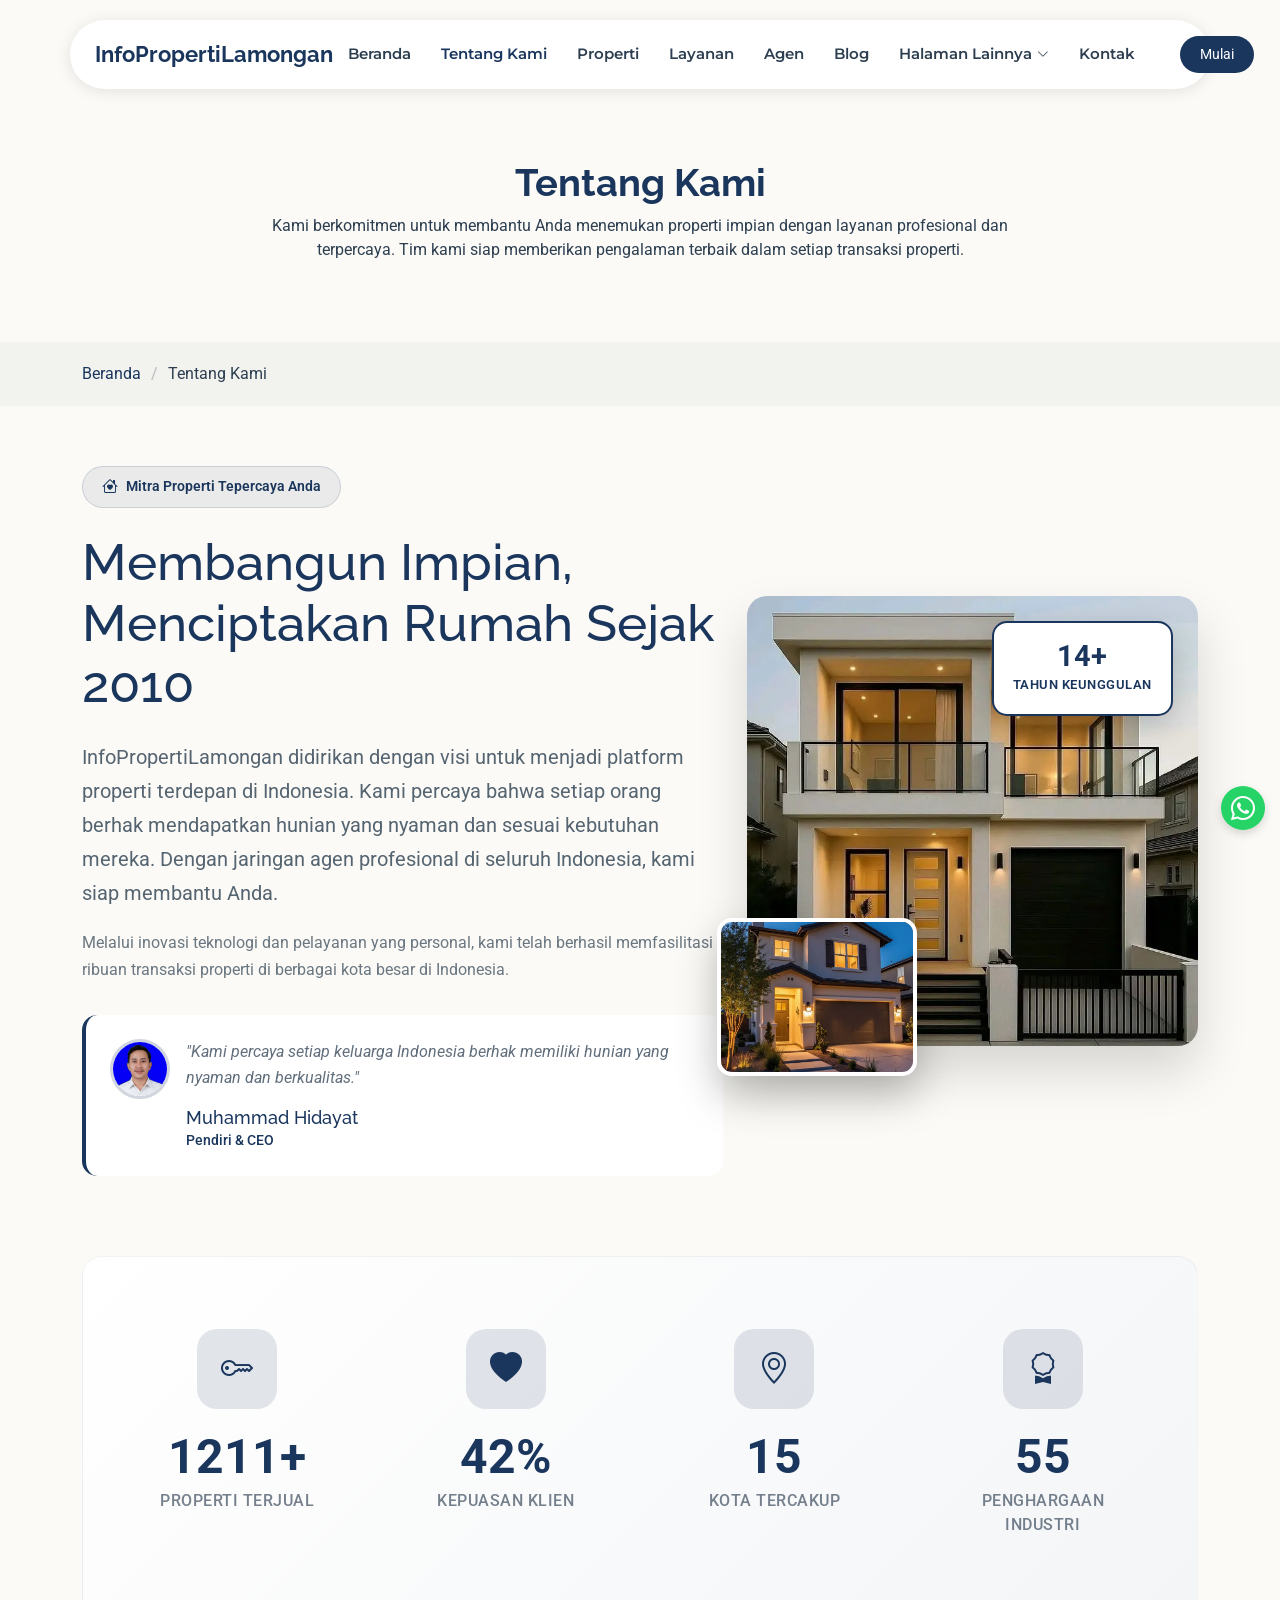
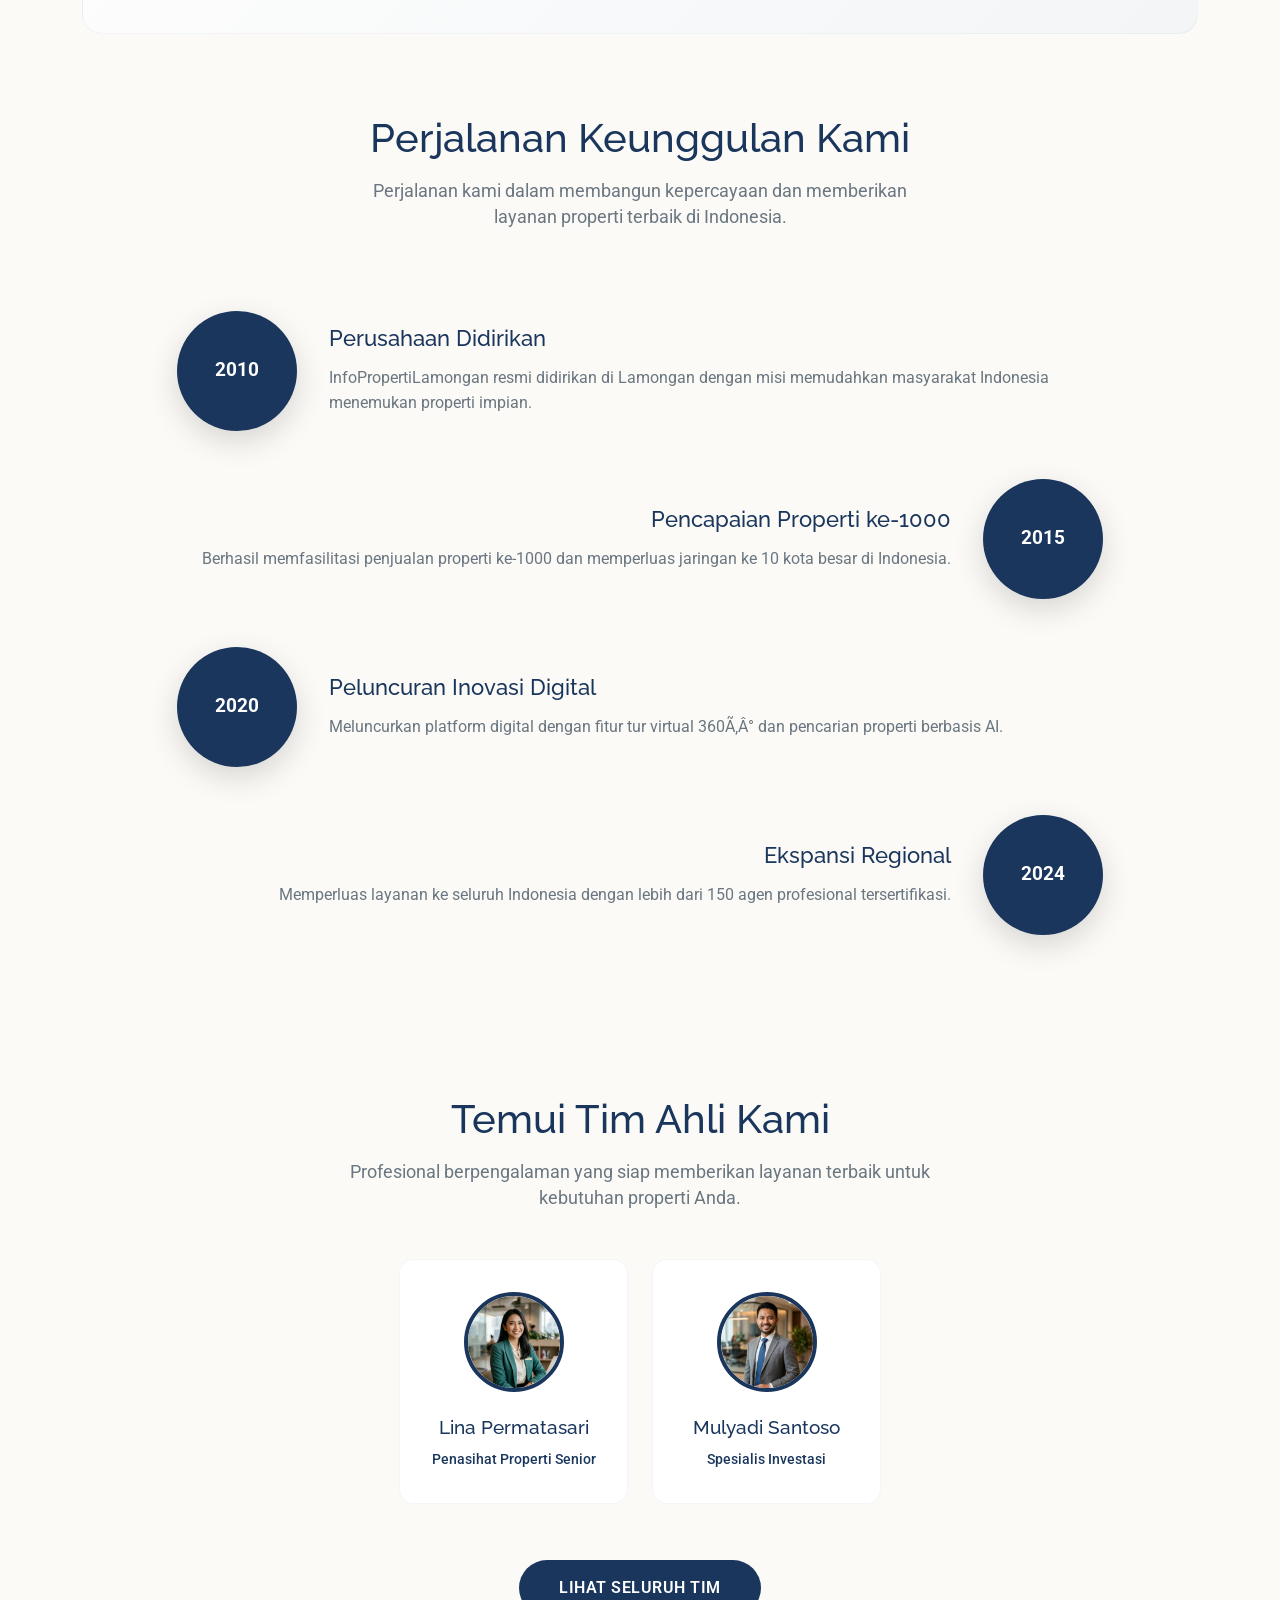
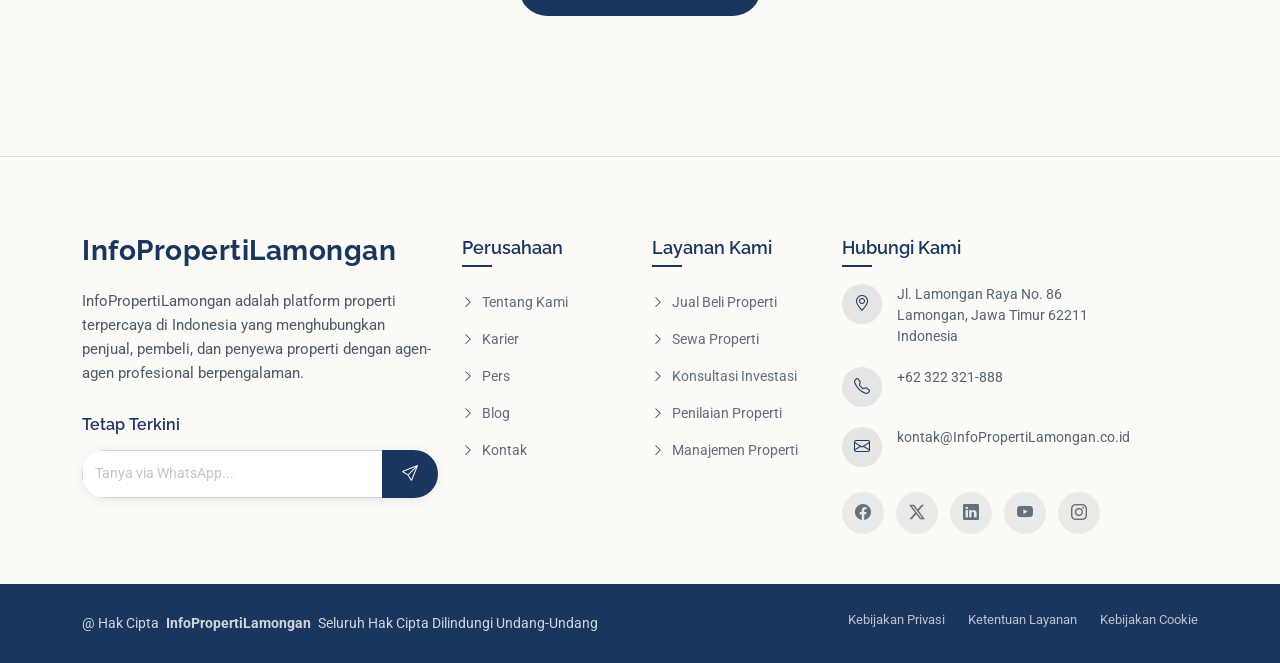
==== about.html @ 8307c1a0 "first init github" ====
﻿<!DOCTYPE html>
<html lang="id">

<head>
  <meta charset="utf-8">
  <meta content="width=device-width, initial-scale=1.0" name="viewport">
  <title>Tentang Kami - InfoPropertiLamongan Indonesia</title>
  <meta name="description" content="InfoPropertiLamongan - Platform properti terpercaya di Indonesia. Temukan rumah, apartemen, dan properti komersial impian Anda.">
  <meta name="keywords" content="properti, rumah dijual, apartemen, tanah, investasi properti, agen properti Indonesia">

  <link href="assets/img/favicon.png" rel="icon">
  <link href="assets/img/apple-touch-icon.png" rel="apple-touch-icon">

  <link href="https://fonts.googleapis.com" rel="preconnect">
  <link href="https://fonts.gstatic.com" rel="preconnect" crossorigin>
  <link href="https://fonts.googleapis.com/css2?family=Roboto:ital,wght@0,100;0,300;0,400;0,500;0,700;0,900;1,100;1,300;1,400;1,500;1,700;1,900&family=Montserrat:ital,wght@0,100;0,200;0,300;0,400;0,500;0,600;0,700;0,800;0,900;1,100;1,200;1,300;1,400;1,500;1,600;1,700;1,800;1,900&family=Raleway:ital,wght@0,100;0,200;0,300;0,400;0,500;0,600;0,700;0,800;0,900;1,100;1,200;1,300;1,400;1,500;1,600;1,700;1,800;1,900&display=swap" rel="stylesheet">

  <link href="assets/vendor/bootstrap/css/bootstrap.min.css" rel="stylesheet">
  <link href="assets/vendor/bootstrap-icons/bootstrap-icons.css" rel="stylesheet">
  <link href="assets/vendor/aos/aos.css" rel="stylesheet">
  <link href="assets/vendor/glightbox/css/glightbox.min.css" rel="stylesheet">
  <link href="assets/vendor/swiper/swiper-bundle.min.css" rel="stylesheet">
  <link href="assets/vendor/drift-zoom/drift-basic.css" rel="stylesheet">

  <link href="assets/css/main.css" rel="stylesheet">

</head>

<body class="about-page">

  <header id="header" class="header d-flex align-items-center fixed-top">
    <div class="header-container container-fluid container-xl position-relative d-flex align-items-center justify-content-between">

      <a href="index.html" class="logo d-flex align-items-center me-auto me-xl-0">
        <h1 class="sitename">InfoPropertiLamongan</h1>
      </a>

      <nav id="navmenu" class="navmenu">
        <ul>
          <li><a href="index.html">Beranda</a></li>
          <li><a href="about.html" class="active">Tentang Kami</a></li>
          <li><a href="properties.html">Properti</a></li>
          <li><a href="services.html">Layanan</a></li>
          <li><a href="agents.html">Agen</a></li>
          <li><a href="blog.html">Blog</a></li>
          <li class="dropdown"><a href="#"><span>Halaman Lainnya</span> <i class="bi bi-chevron-down toggle-dropdown"></i></a>
            <ul>
              <li><a href="property-details.html">Detail Properti</a></li>
              <li><a href="service-details.html">Detail Layanan</a></li>
              <li><a href="agent-profile.html">Profil Agen</a></li>
              <li><a href="blog-details.html">Detail Blog</a></li>
              <li><a href="terms.html">Syarat & Ketentuan</a></li>
              <li><a href="privacy.html">Privasi</a></li>
              
            </ul>
          </li>

          <a href="contact.html">Kontak</a></li>
        </ul>
        <i class="mobile-nav-toggle d-xl-none bi bi-list"></i>
      </nav>

      <a class="btn-getstarted" href="https://wa.me/6281234567890?text=Halo%20InfoPropertiLamongan,%20saya%20tertarik%20dan%20ingin%20bertanya%20lebih%20lanjut." target="_blank" rel="noopener">Mulai</a>

    </div>
  </header>

  <main class="main">

    <div class="page-title">
      <div class="heading">
        <div class="container">
          <div class="row d-flex justify-content-center text-center">
            <div class="col-lg-8">
              <h1 class="heading-title">Tentang Kami</h1>
              <p class="mb-0">
                Kami berkomitmen untuk membantu Anda menemukan properti impian dengan layanan profesional dan terpercaya. Tim kami siap memberikan pengalaman terbaik dalam setiap transaksi properti.
              </p>
            </div>
          </div>
        </div>
      </div>
      <nav class="breadcrumbs">
        <div class="container">
          <ol>
            <li><a href="index.html">Beranda</a></li>
            <li class="current">Tentang Kami</li>
          </ol>
        </div>
      </nav>
    </div><section id="about" class="about section">

      <div class="container" data-aos="fade-up" data-aos-delay="100">

        <div class="row align-items-center mb-5">
          <div class="col-lg-7">
            <div class="intro-content" data-aos="fade-right" data-aos-delay="200">
              <div class="section-badge">
                <i class="bi bi-house-heart"></i>
                <span>Mitra Properti Tepercaya Anda</span>
              </div>
              <h2>Membangun Impian, Menciptakan Rumah Sejak 2010</h2>
              <p class="lead-text">InfoPropertiLamongan didirikan dengan visi untuk menjadi platform properti terdepan di Indonesia. Kami percaya bahwa setiap orang berhak mendapatkan hunian yang nyaman dan sesuai kebutuhan mereka. Dengan jaringan agen profesional di seluruh Indonesia, kami siap membantu Anda.</p>
              <p>Melalui inovasi teknologi dan pelayanan yang personal, kami telah berhasil memfasilitasi ribuan transaksi properti di berbagai kota besar di Indonesia.</p>

              <div class="founder-highlight" data-aos="fade-up" data-aos-delay="300">
                <div class="founder-image">
                  <img src="assets/img/person/person-m-7.webp" alt="Pendiri" class="img-fluid">
                </div>
                <div class="founder-info">
                  <blockquote>"Kami percaya setiap keluarga Indonesia berhak memiliki hunian yang nyaman dan berkualitas."</blockquote>
                  <div class="founder-details">
                    <h5>Muhammad Hidayat</h5>
                    <span>Pendiri &amp; CEO</span>
                  </div>
                </div>
              </div>
            </div>
          </div>

          <div class="col-lg-5">
            <div class="visual-section" data-aos="fade-left" data-aos-delay="250">
              <div class="main-image">
                <img src="assets/img/real-estate/town1.webp" alt="Pengembangan Mewah" class="img-fluid">
                <div class="experience-badge">
                  <div class="badge-number">14+</div>
                  <div class="badge-text">Tahun Keunggulan</div>
                </div>
              </div>
              <div class="overlay-image">
                <img src="assets/img/real-estate/town5.webp" alt="Desain Interior" class="img-fluid">
              </div>
            </div>
          </div>
        </div>

        <div class="achievements-grid" data-aos="fade-up" data-aos-delay="350">
          <div class="row text-center">
            <div class="col-lg-3 col-md-6 mb-4">
              <div class="achievement-item" data-aos="zoom-in" data-aos-delay="400">
                <div class="achievement-icon">
                  <i class="bi bi-key"></i>
                </div>
                <div class="achievement-number">
                  <span data-purecounter-start="0" data-purecounter-end="2850" data-purecounter-duration="2" class="purecounter"></span>+
                </div>
                <div class="achievement-label">Properti Terjual</div>
              </div>
            </div>
            <div class="col-lg-3 col-md-6 mb-4">
              <div class="achievement-item" data-aos="zoom-in" data-aos-delay="450">
                <div class="achievement-icon">
                  <i class="bi bi-heart-fill"></i>
                </div>
                <div class="achievement-number">
                  <span data-purecounter-start="0" data-purecounter-end="98" data-purecounter-duration="2" class="purecounter"></span>%
                </div>
                <div class="achievement-label">Kepuasan Klien</div>
              </div>
            </div>
            <div class="col-lg-3 col-md-6 mb-4">
              <div class="achievement-item" data-aos="zoom-in" data-aos-delay="500">
                <div class="achievement-icon">
                  <i class="bi bi-geo-alt"></i>
                </div>
                <div class="achievement-number">
                  <span data-purecounter-start="0" data-purecounter-end="35" data-purecounter-duration="2" class="purecounter"></span>
                </div>
                <div class="achievement-label">Kota Tercakup</div>
              </div>
            </div>
            <div class="col-lg-3 col-md-6 mb-4">
              <div class="achievement-item" data-aos="zoom-in" data-aos-delay="550">
                <div class="achievement-icon">
                  <i class="bi bi-award"></i>
                </div>
                <div class="achievement-number">
                  <span data-purecounter-start="0" data-purecounter-end="127" data-purecounter-duration="2" class="purecounter"></span>
                </div>
                <div class="achievement-label">Penghargaan Industri</div>
              </div>
            </div>
          </div>
        </div><div class="timeline-section" data-aos="fade-up" data-aos-delay="400">
          <div class="row justify-content-center">
            <div class="col-lg-10">
              <div class="section-header text-center mb-5">
                <h3>Perjalanan Keunggulan Kami</h3>
                <p>Perjalanan kami dalam membangun kepercayaan dan memberikan layanan properti terbaik di Indonesia.</p>
              </div>

              <div class="timeline">
                <div class="timeline-item" data-aos="fade-right" data-aos-delay="450">
                  <div class="timeline-year">2010</div>
                  <div class="timeline-content">
                    <h4>Perusahaan Didirikan</h4>
                    <p>InfoPropertiLamongan resmi didirikan di Lamongan dengan misi memudahkan masyarakat Indonesia menemukan properti impian.</p>
                  </div>
                </div>
                <div class="timeline-item" data-aos="fade-left" data-aos-delay="500">
                  <div class="timeline-year">2015</div>
                  <div class="timeline-content">
                    <h4>Pencapaian Properti ke-1000</h4>
                    <p>Berhasil memfasilitasi penjualan properti ke-1000 dan memperluas jaringan ke 10 kota besar di Indonesia.</p>
                  </div>
                </div>
                <div class="timeline-item" data-aos="fade-right" data-aos-delay="550">
                  <div class="timeline-year">2020</div>
                  <div class="timeline-content">
                    <h4>Peluncuran Inovasi Digital</h4>
                    <p>Meluncurkan platform digital dengan fitur tur virtual 360Ã‚Â° dan pencarian properti berbasis AI.</p>
                  </div>
                </div>
                <div class="timeline-item" data-aos="fade-left" data-aos-delay="600">
                  <div class="timeline-year">2024</div>
                  <div class="timeline-content">
                    <h4>Ekspansi Regional</h4>
                    <p>Memperluas layanan ke seluruh Indonesia dengan lebih dari 150 agen profesional tersertifikasi.</p>
                  </div>
                </div>
              </div>
            </div>
          </div>
        </div><div class="team-preview" data-aos="fade-up" data-aos-delay="450">
          <div class="row justify-content-center">
            <div class="col-lg-8 text-center">
              <h3>Temui Tim Ahli Kami</h3>
              <p class="team-description">Profesional berpengalaman yang siap memberikan layanan terbaik untuk kebutuhan properti Anda.</p>

              <div class="team-grid">
                <div class="row justify-content-center">
                  <div class="col-lg-4 col-md-6 mb-4">
                    <div class="team-member" data-aos="flip-up" data-aos-delay="500">
                      <div class="member-image">
                        <img src="assets/img/real-estate/agent-5.webp" alt="Anggota Tim" class="img-fluid">
                      </div>
                      <div class="member-info">
                        <h5>Lina Permatasari</h5>
                        <span>Penasihat Properti Senior</span>
                      </div>
                    </div>
                  </div>
                  <div class="col-lg-4 col-md-6 mb-4">
                    <div class="team-member" data-aos="flip-up" data-aos-delay="550">
                      <div class="member-image">
                        <img src="assets/img/real-estate/agent-2.webp" alt="Anggota Tim" class="img-fluid">
                      </div>
                      <div class="member-info">
                        <h5>Mulyadi Santoso</h5>
                        <span>Spesialis Investasi</span>
                      </div>
                    </div>
                  </div>
                </div>
              </div>

              <a href="agents.html" class="view-team-btn">Lihat Seluruh Tim</a>
            </div>
          </div>
        </div></div>

    </section></main>

  <footer id="footer" class="footer position-relative">

    <div class="container">
      <div class="row gy-5">

        <div class="col-lg-4">
          <div class="footer-content">
            <a href="index.html" class="logo d-flex align-items-center mb-4">
              <span class="sitename">InfoPropertiLamongan</span>
            </a>
            <p class="mb-4">InfoPropertiLamongan adalah platform properti terpercaya di Indonesia yang menghubungkan penjual, pembeli, dan penyewa properti dengan agen-agen profesional berpengalaman.</p>

                        <div class="newsletter-form">
              <h5>Tetap Terkini</h5>
              <form id="footerWaForm">
                <div class="input-group">
                  <input type="text" name="chatMessage" class="form-control" placeholder="Tanya via WhatsApp..." required="">
                  <button type="submit" class="btn-subscribe">
                    <i class="bi bi-send"></i>
                  </button>
                </div>
              </form>
            </div>
          </div>
        </div>

        <div class="col-lg-2 col-6">
          <div class="footer-links">
            <h4>Perusahaan</h4>
            <ul>
              <li><a href="about.html"><i class="bi bi-chevron-right"></i> Tentang Kami</a></li>
              <li><a href="about.html"><i class="bi bi-chevron-right"></i> Karier</a></li>
              <li><a href="about.html"><i class="bi bi-chevron-right"></i> Pers</a></li>
              <li><a href="blog.html"><i class="bi bi-chevron-right"></i> Blog</a></li>
              <li><a href="contact.html"><i class="bi bi-chevron-right"></i> Kontak</a></li>
            </ul>
          </div>
        </div>

        <div class="col-lg-2 col-6">
          <div class="footer-links">
            <h4>Layanan Kami</h4>
            <ul>
              <li><a href="services.html"><i class="bi bi-chevron-right"></i> Jual Beli Properti</a></li>
              <li><a href="services.html"><i class="bi bi-chevron-right"></i> Sewa Properti</a></li>
              <li><a href="service-details.html"><i class="bi bi-chevron-right"></i> Konsultasi Investasi</a></li>
              <li><a href="service-details.html"><i class="bi bi-chevron-right"></i> Penilaian Properti</a></li>
              <li><a href="service-details.html"><i class="bi bi-chevron-right"></i> Manajemen Properti</a></li>
            </ul>
          </div>
        </div>

        <div class="col-lg-4">
          <div class="footer-contact">
            <h4>Hubungi Kami</h4>
            <div class="contact-item">
              <div class="contact-icon">
                <i class="bi bi-geo-alt"></i>
              </div>
              <div class="contact-info">
                <p>Jl. Lamongan Raya No. 86<br>Lamongan, Jawa Timur 62211<br>Indonesia</p>
              </div>
            </div>

            <div class="contact-item">
              <div class="contact-icon">
                <i class="bi bi-telephone"></i>
              </div>
              <div class="contact-info">
                <p>+62 322 321-888</p>
              </div>
            </div>

            <div class="contact-item">
              <div class="contact-icon">
                <i class="bi bi-envelope"></i>
              </div>
              <div class="contact-info">
                <p>kontak@InfoPropertiLamongan.co.id</p>
              </div>
            </div>

            <div class="social-links">
              <a href="https://facebook.com/InfoPropertiLamongan.id" target="_blank" rel="noopener"><i class="bi bi-facebook"></i></a>
              <a href="https://twitter.com/InfoPropertiLamongan_id" target="_blank" rel="noopener"><i class="bi bi-twitter-x"></i></a>
              <a href="https://linkedin.com/company/InfoPropertiLamongan-id" target="_blank" rel="noopener"><i class="bi bi-linkedin"></i></a>
              <a href="https://youtube.com/@InfoPropertiLamongan_id" target="_blank" rel="noopener"><i class="bi bi-youtube"></i></a>
              <a href="https://instagram.com/InfoPropertiLamongan.id" target="_blank" rel="noopener"><i class="bi bi-instagram"></i></a>
            </div>
          </div>
        </div>

      </div>
    </div>

    <div class="footer-bottom">
      <div class="container">
        <div class="row align-items-center">
          <div class="col-lg-6">
            <div class="copyright">
              <p>@ <span>Hak Cipta</span> <strong class="px-1 sitename">InfoPropertiLamongan</strong> <span>Seluruh Hak Cipta Dilindungi Undang-Undang</span></p>
            </div>
          </div>
          <div class="col-lg-6">
            <div class="footer-bottom-links">
              <a href="privacy.html">Kebijakan Privasi</a>
              <a href="terms.html">Ketentuan Layanan</a>
              <a href="privacy.html#cookies">Kebijakan Cookie</a>
            </div>
          </div>
        </div>
      </div>
    </div>

  </footer>

  <a href="https://wa.me/6281234567890?text=Halo%20InfoPropertiLamongan,%20saya%20tertarik%20dan%20ingin%20bertanya%20lebih%20lanjut." target="_blank" rel="noopener" class="whatsapp-float" title="Hubungi Kami via WhatsApp"><i class="bi bi-whatsapp"></i></a>
  <a href="#" id="scroll-top" class="scroll-top d-flex align-items-center justify-content-center"><i class="bi bi-arrow-up-short"></i></a>

  <div id="preloader"></div>

  <script src="assets/vendor/bootstrap/js/bootstrap.bundle.min.js"></script>
  <script src="assets/vendor/php-email-form/validate.js"></script>
  <script src="assets/vendor/aos/aos.js"></script>
  <script src="assets/vendor/purecounter/purecounter_vanilla.js"></script>
  <script src="assets/vendor/glightbox/js/glightbox.min.js"></script>
  <script src="assets/vendor/swiper/swiper-bundle.min.js"></script>
  <script src="assets/vendor/drift-zoom/Drift.min.js"></script>

  <script src="assets/js/main.js"></script>

</body>

</html>
---- assets/vendor/drift-zoom/drift-basic.css ----
@keyframes drift-fadeZoomIn {
  0% {
    transform: scale(1.5);
    opacity: 0;
  }
  100% {
    transform: scale(1);
    opacity: 1;
  }
}

@keyframes drift-fadeZoomOut {
  0% {
    transform: scale(1);
    opacity: 1;
  }
  15% {
    transform: scale(1.1);
    opacity: 1;
  }
  100% {
    transform: scale(0.5);
    opacity: 0;
  }
}

@keyframes drift-loader-rotate {
  0% {
    transform: translate(-50%, -50%) rotate(0);
  }
  50% {
    transform: translate(-50%, -50%) rotate(-180deg);
  }
  100% {
    transform: translate(-50%, -50%) rotate(-360deg);
  }
}

@keyframes drift-loader-before {
  0% {
    transform: scale(1);
  }
  10% {
    transform: scale(1.2) translateX(6px);
  }
  25% {
    transform: scale(1.3) translateX(8px);
  }
  40% {
    transform: scale(1.2) translateX(6px);
  }
  50% {
    transform: scale(1);
  }
  60% {
    transform: scale(0.8) translateX(6px);
  }
  75% {
    transform: scale(0.7) translateX(8px);
  }
  90% {
    transform: scale(0.8) translateX(6px);
  }
  100% {
    transform: scale(1);
  }
}

@keyframes drift-loader-after {
  0% {
    transform: scale(1);
  }
  10% {
    transform: scale(1.2) translateX(-6px);
  }
  25% {
    transform: scale(1.3) translateX(-8px);
  }
  40% {
    transform: scale(1.2) translateX(-6px);
  }
  50% {
    transform: scale(1);
  }
  60% {
    transform: scale(0.8) translateX(-6px);
  }
  75% {
    transform: scale(0.7) translateX(-8px);
  }
  90% {
    transform: scale(0.8) translateX(-6px);
  }
  100% {
    transform: scale(1);
  }
}

@-webkit-keyframes drift-fadeZoomIn {
  0% {
    -webkit-transform: scale(1.5);
    opacity: 0;
  }
  100% {
    -webkit-transform: scale(1);
    opacity: 1;
  }
}

@-webkit-keyframes drift-fadeZoomOut {
  0% {
    -webkit-transform: scale(1);
    opacity: 1;
  }
  15% {
    -webkit-transform: scale(1.1);
    opacity: 1;
  }
  100% {
    -webkit-transform: scale(0.5);
    opacity: 0;
  }
}

@-webkit-keyframes drift-loader-rotate {
  0% {
    -webkit-transform: translate(-50%, -50%) rotate(0);
  }
  50% {
    -webkit-transform: translate(-50%, -50%) rotate(-180deg);
  }
  100% {
    -webkit-transform: translate(-50%, -50%) rotate(-360deg);
  }
}

@-webkit-keyframes drift-loader-before {
  0% {
    -webkit-transform: scale(1);
  }
  10% {
    -webkit-transform: scale(1.2) translateX(6px);
  }
  25% {
    -webkit-transform: scale(1.3) translateX(8px);
  }
  40% {
    -webkit-transform: scale(1.2) translateX(6px);
  }
  50% {
    -webkit-transform: scale(1);
  }
  60% {
    -webkit-transform: scale(0.8) translateX(6px);
  }
  75% {
    -webkit-transform: scale(0.7) translateX(8px);
  }
  90% {
    -webkit-transform: scale(0.8) translateX(6px);
  }
  100% {
    -webkit-transform: scale(1);
  }
}

@-webkit-keyframes drift-loader-after {
  0% {
    -webkit-transform: scale(1);
  }
  10% {
    -webkit-transform: scale(1.2) translateX(-6px);
  }
  25% {
    -webkit-transform: scale(1.3) translateX(-8px);
  }
  40% {
    -webkit-transform: scale(1.2) translateX(-6px);
  }
  50% {
    -webkit-transform: scale(1);
  }
  60% {
    -webkit-transform: scale(0.8) translateX(-6px);
  }
  75% {
    -webkit-transform: scale(0.7) translateX(-8px);
  }
  90% {
    -webkit-transform: scale(0.8) translateX(-6px);
  }
  100% {
    -webkit-transform: scale(1);
  }
}

.drift-zoom-pane {
  background: rgba(0, 0, 0, 0.5);
  /* This is required because of a bug that causes border-radius to not
  work with child elements in certain cases. */
  transform: translate3d(0, 0, 0);
  -webkit-transform: translate3d(0, 0, 0);
}

.drift-zoom-pane.drift-opening {
  animation: drift-fadeZoomIn 180ms ease-out;
  -webkit-animation: drift-fadeZoomIn 180ms ease-out;
}

.drift-zoom-pane.drift-closing {
  animation: drift-fadeZoomOut 210ms ease-in;
  -webkit-animation: drift-fadeZoomOut 210ms ease-in;
}

.drift-zoom-pane.drift-inline {
  position: absolute;
  width: 150px;
  height: 150px;
  border-radius: 75px;
  box-shadow: 0 6px 18px rgba(0, 0, 0, 0.3);
}

.drift-loading .drift-zoom-pane-loader {
  display: block;
  position: absolute;
  top: 50%;
  left: 50%;
  transform: translate(-50%, -50%);
  -webkit-transform: translate(-50%, -50%);
  width: 66px;
  height: 20px;
  animation: drift-loader-rotate 1800ms infinite linear;
  -webkit-animation: drift-loader-rotate 1800ms infinite linear;
}

.drift-zoom-pane-loader:before,
.drift-zoom-pane-loader:after {
  content: "";
  display: block;
  width: 20px;
  height: 20px;
  position: absolute;
  top: 50%;
  margin-top: -10px;
  border-radius: 20px;
  background: rgba(255, 255, 255, 0.9);
}

.drift-zoom-pane-loader:before {
  left: 0;
  animation: drift-loader-before 1800ms infinite linear;
  -webkit-animation: drift-loader-before 1800ms infinite linear;
}

.drift-zoom-pane-loader:after {
  right: 0;
  animation: drift-loader-after 1800ms infinite linear;
  -webkit-animation: drift-loader-after 1800ms infinite linear;
  animation-delay: -900ms;
  -webkit-animation-delay: -900ms;
}

.drift-bounding-box {
  background-color: rgba(0, 0, 0, 0.4);
}
---- assets/css/main.css ----
/**

*/

@charset "UTF-8";

/*--------------------------------------------------------------
# Font & Color Variables
# Help: https://bootstrapmade.com/color-system/
--------------------------------------------------------------*/
/* Fonts */
:root {
  --default-font: "Roboto",  system-ui, -apple-system, "Segoe UI", Roboto, "Helvetica Neue", Arial, "Noto Sans", "Liberation Sans", sans-serif, "Apple Color Emoji", "Segoe UI Emoji", "Segoe UI Symbol", "Noto Color Emoji";
  --heading-font: "Raleway",  sans-serif;
  --nav-font: "Montserrat",  sans-serif;
}

/* Global Colors - The following color variables are used throughout the website. Updating them here will change the color scheme of the entire website */
:root { 
  --bg-color: #fbfaf6; /* Krem / Off-white */
  --primary-color: #1a365d; /* Navy Blue */
  --background-color: var(--bg-color); /* Background color for the entire website, including individual sections */
  --default-color: #2c3e50; 
  --heading-color: #1a365d; /* Nav Blue text */
  --accent-color: var(--primary-color); /* Navy Blue */
  --surface-color: #ffffff; /* Surface for cards */
  --contrast-color: #ffffff; /* Contrast text (white on navy) */
}

/* Nav Menu Colors - The following color variables are used specifically for the navigation menu. They are separate from the global colors to allow for more customization options */
:root {
  --nav-color: #2c3e50;  /* The default color of the main navmenu links */
  --nav-hover-color: #1a365d; /* Applied to main navmenu links when they are hovered over or active */
  --nav-mobile-background-color: #fbfaf6; /* Used as the background color for mobile navigation menu */
  --nav-dropdown-background-color: #ffffff; /* Used as the background color for dropdown items that appear when hovering over primary navigation items */
  --nav-dropdown-color: #2c3e50; /* Used for navigation links of the dropdown items in the navigation menu. */
  --nav-dropdown-hover-color: #1a365d; /* Similar to --nav-hover-color, this color is applied to dropdown navigation links when they are hovered over. */
}

.light-background {
  --background-color: #f0f4f8; /* Light muted gray-blue */
  --surface-color: #ffffff;
}

.dark-background {
  --background-color: #0b1c31; /* Deep navy */
  --default-color: #ffffff;
  --heading-color: #ffffff;
  --surface-color: #152b48;
  --contrast-color: #ffffff;
}

.accent-background {
  --background-color: #1a365d; /* Navy Blue */
  --default-color: #ffffff;
  --heading-color: #ffffff;
  --accent-color: #ffffff;
  --surface-color: #254a7e;
  --contrast-color: #ffffff;
}

/* Smooth scroll */
:root {
  scroll-behavior: smooth;
}

/*--------------------------------------------------------------
# General Styling & Shared Classes
--------------------------------------------------------------*/
html,
body {
  color: var(--default-color);
  background-color: var(--background-color);
  font-family: var(--default-font);
  overflow-x: hidden;
}

a {
  color: var(--accent-color);
  text-decoration: none;
  transition: 0.3s;
}

a:hover {
  color: color-mix(in srgb, var(--accent-color), transparent 25%);
  text-decoration: none;
}

h1,
h2,
h3,
h4,
h5,
h6 {
  color: var(--heading-color);
  font-family: var(--heading-font);
}

/* PHP Email Form Messages
------------------------------*/
.php-email-form .error-message {
  display: none;
  background: #df1529;
  color: #ffffff;
  text-align: left;
  padding: 15px;
  margin-bottom: 24px;
  font-weight: 600;
}

.php-email-form .sent-message {
  display: none;
  color: #ffffff;
  background: #059652;
  text-align: center;
  padding: 15px;
  margin-bottom: 24px;
  font-weight: 600;
}

.php-email-form .loading {
  display: none;
  background: var(--surface-color);
  text-align: center;
  padding: 15px;
  margin-bottom: 24px;
}

.php-email-form .loading:before {
  content: "";
  display: inline-block;
  border-radius: 50%;
  width: 24px;
  height: 24px;
  margin: 0 10px -6px 0;
  border: 3px solid var(--accent-color);
  border-top-color: var(--surface-color);
  animation: php-email-form-loading 1s linear infinite;
}

@keyframes php-email-form-loading {
  0% {
    transform: rotate(0deg);
  }

  100% {
    transform: rotate(360deg);
  }
}

/*--------------------------------------------------------------
# Global Header
--------------------------------------------------------------*/
.header {
  --background-color: rgba(255, 255, 255, 0);
  color: var(--default-color);
  background-color: var(--background-color);
  padding: 20px 0;
  transition: all 0.5s;
  z-index: 997;
}

.header .header-container {
  background: var(--surface-color);
  border-radius: 50px;
  padding: 5px 25px;
  box-shadow: 0px 2px 15px rgba(0, 0, 0, 0.1);
}

.header .logo {
  line-height: 1;
}

.header .logo img {
  max-height: 36px;
  margin-right: 8px;
}

.header .logo h1 {
  font-size: 22px;
  margin: 0;
  font-weight: 700;
  color: var(--heading-color);
}

@media (max-width: 768px) {
  .header .logo h1 {
    font-size: 18px;
  }
}

.header .btn-getstarted,
.header .btn-getstarted:focus {
  color: var(--contrast-color);
  background: var(--accent-color);
  font-size: 14px;
  padding: 8px 20px;
  margin: 0 0 0 30px;
  border-radius: 50px;
  transition: 0.3s;
}

.header .btn-getstarted:hover,
.header .btn-getstarted:focus:hover {
  color: var(--contrast-color);
  background: color-mix(in srgb, var(--accent-color), transparent 15%);
}

@media (max-width: 1200px) {
  .header {
    padding-top: 10px;
  }

  .header .header-container {
    margin-left: 10px;
    margin-right: 10px;
    padding: 10px 5px 10px 15px;
  }

  .header .logo {
    order: 1;
  }

  .header .btn-getstarted {
    order: 2;
    margin: 0 10px 0 0;
    padding: 6px 15px;
  }

  .header .navmenu {
    order: 3;
  }
}

/*--------------------------------------------------------------
# Navigation Menu
--------------------------------------------------------------*/
/* Navmenu - Desktop */
@media (min-width: 1200px) {
  .navmenu {
    padding: 0;
  }

  .navmenu ul {
    margin: 0;
    padding: 0;
    display: flex;
    list-style: none;
    align-items: center;
  }

  .navmenu li {
    position: relative;
  }

  .navmenu a,
  .navmenu a:focus {
    color: var(--nav-color);
    padding: 18px 15px;
    font-size: 15px;
    font-family: var(--nav-font);
    font-weight: 600;
    display: flex;
    align-items: center;
    justify-content: space-between;
    white-space: nowrap;
    transition: 0.3s;
  }

  .navmenu a i,
  .navmenu a:focus i {
    font-size: 12px;
    line-height: 0;
    margin-left: 5px;
    transition: 0.3s;
  }

  .navmenu li:last-child a {
    padding-right: 0;
  }

  .navmenu li:hover>a,
  .navmenu .active,
  .navmenu .active:focus {
    color: var(--nav-hover-color);
  }

  .navmenu .dropdown ul {
    margin: 0;
    padding: 10px 0;
    background: var(--nav-dropdown-background-color);
    display: block;
    position: absolute;
    visibility: hidden;
    left: 14px;
    top: 130%;
    opacity: 0;
    transition: 0.3s;
    border-radius: 4px;
    z-index: 99;
    box-shadow: 0px 0px 30px rgba(0, 0, 0, 0.1);
  }

  .navmenu .dropdown ul li {
    min-width: 200px;
  }

  .navmenu .dropdown ul a {
    padding: 10px 20px;
    font-size: 15px;
    text-transform: none;
    color: var(--nav-dropdown-color);
  }

  .navmenu .dropdown ul a i {
    font-size: 12px;
  }

  .navmenu .dropdown ul a:hover,
  .navmenu .dropdown ul .active:hover,
  .navmenu .dropdown ul li:hover>a {
    color: var(--nav-dropdown-hover-color);
  }

  .navmenu .dropdown:hover>ul {
    opacity: 1;
    top: 100%;
    visibility: visible;
  }

  .navmenu .dropdown .dropdown ul {
    top: 0;
    left: -90%;
    visibility: hidden;
  }

  .navmenu .dropdown .dropdown:hover>ul {
    opacity: 1;
    top: 0;
    left: -100%;
    visibility: visible;
  }
}

/* Navmenu - Mobile */
@media (max-width: 1199px) {
  .mobile-nav-toggle {
    color: var(--nav-color);
    font-size: 28px;
    line-height: 0;
    margin-right: 10px;
    cursor: pointer;
    transition: color 0.3s;
  }

  .navmenu {
    padding: 0;
    z-index: 9997;
  }

  .navmenu ul {
    display: none;
    list-style: none;
    position: absolute;
    inset: 60px 20px 20px 20px;
    padding: 10px 0;
    margin: 0;
    border-radius: 6px;
    background-color: var(--nav-mobile-background-color);
    overflow-y: auto;
    transition: 0.3s;
    z-index: 9998;
    box-shadow: 0px 0px 30px rgba(0, 0, 0, 0.1);
  }

  .navmenu a,
  .navmenu a:focus {
    color: var(--nav-dropdown-color);
    padding: 10px 20px;
    font-family: var(--nav-font);
    font-size: 17px;
    font-weight: 500;
    display: flex;
    align-items: center;
    justify-content: space-between;
    white-space: nowrap;
    transition: 0.3s;
  }

  .navmenu a i,
  .navmenu a:focus i {
    font-size: 12px;
    line-height: 0;
    margin-left: 5px;
    width: 30px;
    height: 30px;
    display: flex;
    align-items: center;
    justify-content: center;
    border-radius: 50%;
    transition: 0.3s;
    background-color: color-mix(in srgb, var(--accent-color), transparent 90%);
  }

  .navmenu a i:hover,
  .navmenu a:focus i:hover {
    background-color: var(--accent-color);
    color: var(--contrast-color);
  }

  .navmenu a:hover,
  .navmenu .active,
  .navmenu .active:focus {
    color: var(--nav-dropdown-hover-color);
  }

  .navmenu .active i,
  .navmenu .active:focus i {
    background-color: var(--accent-color);
    color: var(--contrast-color);
    transform: rotate(180deg);
  }

  .navmenu .dropdown ul {
    position: static;
    display: none;
    z-index: 99;
    padding: 10px 0;
    margin: 10px 20px;
    background-color: var(--nav-dropdown-background-color);
    border: 1px solid color-mix(in srgb, var(--default-color), transparent 90%);
    box-shadow: none;
    transition: all 0.5s ease-in-out;
  }

  .navmenu .dropdown ul ul {
    background-color: rgba(33, 37, 41, 0.1);
  }

  .navmenu .dropdown>.dropdown-active {
    display: block;
    background-color: rgba(33, 37, 41, 0.03);
  }

  .mobile-nav-active {
    overflow: hidden;
  }

  .mobile-nav-active .mobile-nav-toggle {
    color: #fff;
    position: absolute;
    font-size: 32px;
    top: 15px;
    right: 15px;
    margin-right: 0;
    z-index: 9999;
  }

  .mobile-nav-active .navmenu {
    position: fixed;
    overflow: hidden;
    inset: 0;
    background: rgba(33, 37, 41, 0.8);
    transition: 0.3s;
  }

  .mobile-nav-active .navmenu>ul {
    display: block;
  }
}

/*--------------------------------------------------------------
# Global Footer
--------------------------------------------------------------*/
.footer {
  color: var(--default-color);
  background: var(--background-color);
  font-size: 14px;
  padding: 80px 0 0;
  position: relative;
  border-top: 1px solid color-mix(in srgb, var(--accent-color), transparent 85%);
}

.footer .footer-content .logo {
  line-height: 1;
}

.footer .footer-content .logo span {
  color: var(--heading-color);
  font-size: 28px;
  font-weight: 700;
  letter-spacing: 0.5px;
  font-family: var(--heading-font);
}

.footer .footer-content p {
  font-size: 15px;
  line-height: 1.6;
  color: color-mix(in srgb, var(--default-color), transparent 15%);
}

.footer .newsletter-form {
  margin-top: 30px;
}

.footer .newsletter-form h5 {
  color: var(--heading-color);
  font-size: 16px;
  font-weight: 600;
  margin-bottom: 15px;
  font-family: var(--heading-font);
}

.footer .newsletter-form .input-group {
  position: relative;
  display: flex;
  border-radius: 50px;
  overflow: hidden;
  box-shadow: 0 2px 10px color-mix(in srgb, var(--default-color), transparent 90%);
}

.footer .newsletter-form input[type=email] {
  flex: 1;
  padding: 12px 20px;
  border: none;
  background-color: var(--surface-color);
  color: var(--default-color);
  font-size: 14px;
}

.footer .newsletter-form input[type=email]:focus {
  outline: none;
  box-shadow: none;
}

.footer .newsletter-form input[type=email]::placeholder {
  color: color-mix(in srgb, var(--default-color), transparent 60%);
}

.footer .newsletter-form .btn-subscribe {
  background-color: var(--accent-color);
  color: var(--contrast-color);
  border: none;
  padding: 12px 20px;
  cursor: pointer;
  transition: 0.3s;
}

.footer .newsletter-form .btn-subscribe:hover {
  background-color: color-mix(in srgb, var(--accent-color), black 10%);
}

.footer .newsletter-form .btn-subscribe i {
  font-size: 16px;
}

.footer .newsletter-form .loading,
.footer .newsletter-form .error-message,
.footer .newsletter-form .sent-message {
  font-size: 13px;
  margin-top: 8px;
}

.footer h4 {
  color: var(--heading-color);
  font-size: 18px;
  font-weight: 600;
  margin-bottom: 25px;
  position: relative;
  font-family: var(--heading-font);
}

.footer h4:after {
  content: "";
  position: absolute;
  left: 0;
  bottom: -8px;
  width: 30px;
  height: 2px;
  background-color: var(--accent-color);
}

.footer .footer-links ul {
  list-style: none;
  padding: 0;
  margin: 0;
}

.footer .footer-links ul li {
  padding: 8px 0;
  display: flex;
  align-items: center;
  transition: 0.3s;
}

.footer .footer-links ul li:hover {
  transform: translateX(5px);
}

.footer .footer-links ul a {
  color: color-mix(in srgb, var(--default-color), transparent 25%);
  text-decoration: none;
  display: flex;
  align-items: center;
  font-size: 14px;
  transition: 0.3s;
}

.footer .footer-links ul a:hover {
  color: var(--accent-color);
}

.footer .footer-links ul a i {
  margin-right: 8px;
  font-size: 12px;
  color: var(--accent-color);
}

.footer .footer-contact .contact-item {
  display: flex;
  align-items: flex-start;
  margin-bottom: 20px;
}

.footer .footer-contact .contact-item .contact-icon {
  width: 40px;
  height: 40px;
  background-color: color-mix(in srgb, var(--accent-color), transparent 90%);
  border-radius: 50%;
  display: flex;
  align-items: center;
  justify-content: center;
  margin-right: 15px;
  flex-shrink: 0;
}

.footer .footer-contact .contact-item .contact-icon i {
  color: var(--accent-color);
  font-size: 16px;
}

.footer .footer-contact .contact-item .contact-info p {
  margin: 0;
  color: color-mix(in srgb, var(--default-color), transparent 20%);
  font-size: 14px;
  line-height: 1.5;
}

.footer .social-links {
  display: flex;
  gap: 12px;
  margin-top: 25px;
}

.footer .social-links a {
  width: 42px;
  height: 42px;
  background-color: color-mix(in srgb, var(--default-color), transparent 92%);
  color: color-mix(in srgb, var(--default-color), transparent 30%);
  display: flex;
  align-items: center;
  justify-content: center;
  border-radius: 50%;
  transition: 0.3s;
  text-decoration: none;
}

.footer .social-links a:hover {
  background-color: var(--accent-color);
  color: var(--contrast-color);
  transform: translateY(-3px);
}

.footer .social-links a i {
  font-size: 16px;
}

.footer .footer-bottom {
  margin-top: 50px;
  padding: 25px 0;
  background-color: var(--accent-color);
  color: var(--contrast-color);
}

.footer .footer-bottom .copyright p {
  margin: 0;
  font-size: 14px;
  color: color-mix(in srgb, var(--contrast-color), transparent 20%);
}

@media (max-width: 991px) {
  .footer .footer-bottom .copyright p {
    text-align: center;
    margin-bottom: 15px;
  }
}

.footer .footer-bottom .footer-bottom-links {
  text-align: right;
  margin-bottom: 8px;
}

@media (max-width: 991px) {
  .footer .footer-bottom .footer-bottom-links {
    text-align: center;
    margin-bottom: 10px;
  }
}

.footer .footer-bottom .footer-bottom-links a {
  color: color-mix(in srgb, var(--contrast-color), transparent 30%);
  font-size: 13px;
  margin-left: 20px;
  text-decoration: none;
}

.footer .footer-bottom .footer-bottom-links a:first-child {
  margin-left: 0;
}

.footer .footer-bottom .footer-bottom-links a:hover {
  color: var(--contrast-color);
}

@media (max-width: 991px) {
  .footer .footer-bottom .footer-bottom-links a {
    margin: 0 10px;
  }
}

.footer .footer-bottom .credits {
  text-align: right;
  font-size: 13px;
  color: color-mix(in srgb, var(--contrast-color), transparent 40%);
}

@media (max-width: 991px) {
  .footer .footer-bottom .credits {
    text-align: center;
  }
}

.footer .footer-bottom .credits a {
  color: var(--contrast-color);
  text-decoration: none;
}

.footer .footer-bottom .credits a:hover {
  text-decoration: underline;
}

@media (max-width: 768px) {
  .footer {
    padding: 60px 0 0;
  }

  .footer .footer-content {
    text-align: center;
    margin-bottom: 40px;
  }

  .footer .footer-links,
  .footer .footer-contact {
    margin-bottom: 40px;
  }
}

input[type=text],
input[type=email],
textarea {
  color: var(--default-color);
  background-color: var(--surface-color);
  font-size: 14px;
  border-color: color-mix(in srgb, var(--default-color), transparent 80%);
}

input[type=text]:focus,
input[type=email]:focus,
textarea:focus {
  border-color: var(--accent-color);
}

input[type=text]::placeholder,
input[type=email]::placeholder,
textarea::placeholder {
  color: color-mix(in srgb, var(--default-color), transparent 70%);
}

/*--------------------------------------------------------------
# Preloader
--------------------------------------------------------------*/
#preloader {
  position: fixed;
  inset: 0;
  z-index: 9999;
  overflow: hidden;
  background-color: var(--background-color);
  transition: all 0.6s ease-out;
  width: 100%;
  height: 100vh;
}

#preloader:before,
#preloader:after {
  content: "";
  position: absolute;
  border: 4px solid var(--accent-color);
  border-radius: 50%;
  animation: animate-preloader 2s cubic-bezier(0, 0.2, 0.8, 1) infinite;
}

#preloader:after {
  animation-delay: -0.5s;
}

@keyframes animate-preloader {
  0% {
    width: 10px;
    height: 10px;
    top: calc(50% - 5px);
    left: calc(50% - 5px);
    opacity: 1;
  }

  100% {
    width: 72px;
    height: 72px;
    top: calc(50% - 36px);
    left: calc(50% - 36px);
    opacity: 0;
  }
}

/*--------------------------------------------------------------
# Scroll Top Button
--------------------------------------------------------------*/
.scroll-top {
  position: fixed;
  visibility: hidden;
  opacity: 0;
  right: 15px;
  bottom: -15px;
  z-index: 99999;
  background-color: color-mix(in srgb, var(--accent-color) 90%, white 15%);
  width: 44px;
  height: 44px;
  border-radius: 50px;
  transition: all 0.4s;
}

.scroll-top i {
  font-size: 24px;
  color: var(--contrast-color);
  line-height: 0;
}

.scroll-top:hover {
  background-color: color-mix(in srgb, var(--accent-color) 90%, white 25%);
  color: var(--contrast-color);
}

.scroll-top.active {
  visibility: visible;
  opacity: 1;
  bottom: 15px;
}

/*--------------------------------------------------------------
# WhatsApp Float Button
--------------------------------------------------------------*/
.whatsapp-float {
  position: fixed;
  right: 15px;
  bottom: 70px;
  z-index: 99998;
  background-color: #25d366;
  color: #fff;
  width: 44px;
  height: 44px;
  border-radius: 50px;
  display: flex;
  align-items: center;
  justify-content: center;
  transition: all 0.4s;
  box-shadow: 0 4px 10px rgba(0, 0, 0, 0.15);
  text-decoration: none;
}

.whatsapp-float i {
  font-size: 24px;
  line-height: 0;
}

.whatsapp-float:hover {
  background-color: #128c7e;
  color: #fff;
  transform: translateY(-3px);
  box-shadow: 0 6px 15px rgba(0, 0, 0, 0.2);
}

/*--------------------------------------------------------------
# Disable aos animation delay on mobile devices
--------------------------------------------------------------*/
@media screen and (max-width: 768px) {
  [data-aos-delay] {
    transition-delay: 0 !important;
  }
}

/*--------------------------------------------------------------
# Global Page Titles & Breadcrumbs
--------------------------------------------------------------*/
.page-title {
  color: var(--default-color);
  background-color: var(--background-color);
  position: relative;
  padding-top: 80px;
}

.page-title .heading {
  padding: 80px 0;
}

.page-title .heading h1 {
  font-size: 38px;
  font-weight: 700;
}

.page-title nav {
  background-color: color-mix(in srgb, var(--default-color), transparent 96%);
  padding: 20px 0;
}

.page-title nav ol {
  display: flex;
  flex-wrap: wrap;
  list-style: none;
  padding: 0;
  margin: 0;
  font-size: 16px;
  font-weight: 400;
}

.page-title nav ol li+li {
  padding-left: 10px;
}

.page-title nav ol li+li::before {
  content: "/";
  display: inline-block;
  padding-right: 10px;
  color: color-mix(in srgb, var(--default-color), transparent 70%);
}

/*--------------------------------------------------------------
# Global Sections
--------------------------------------------------------------*/
section,
.section {
  color: var(--default-color);
  background-color: var(--background-color);
  padding: 60px 0;
  scroll-margin-top: 90px;
  overflow: clip;
}

@media (max-width: 1199px) {

  section,
  .section {
    scroll-margin-top: 66px;
  }
}

/*--------------------------------------------------------------
# Global Section Titles
--------------------------------------------------------------*/
.section-title {
  text-align: center;
  padding-bottom: 60px;
  position: relative;
}

.section-title h2 {
  font-size: 32px;
  font-weight: 700;
  margin-bottom: 20px;
  padding-bottom: 20px;
  position: relative;
}

.section-title h2:before {
  content: "";
  position: absolute;
  display: block;
  width: 160px;
  height: 1px;
  background: color-mix(in srgb, var(--default-color), transparent 60%);
  left: 0;
  right: 0;
  bottom: 1px;
  margin: auto;
}

.section-title h2::after {
  content: "";
  position: absolute;
  display: block;
  width: 60px;
  height: 3px;
  background: var(--accent-color);
  left: 0;
  right: 0;
  bottom: 0;
  margin: auto;
}

.section-title p {
  margin-bottom: 0;
}

/*--------------------------------------------------------------
# Hero Section
--------------------------------------------------------------*/
.hero {
  position: relative;
  background: linear-gradient(135deg, color-mix(in srgb, var(--accent-color), transparent 95%) 0%, color-mix(in srgb, var(--background-color), transparent 5%) 100%);
  padding: 140px 0 60px;
  min-height: 100vh;
  display: flex;
  align-items: center;
}

@media (max-width: 1200px) {
  .hero {
    padding: 100px 0 60px;
  }
}

.hero .hero-content {
  width: 100%;
}

.hero .hero-badge {
  display: inline-flex;
  align-items: center;
  gap: 8px;
  background: var(--accent-color);
  color: var(--contrast-color);
  padding: 8px 16px;
  border-radius: 25px;
  font-size: 14px;
  font-weight: 600;
  margin-bottom: 24px;
}

.hero .hero-badge i {
  font-size: 12px;
}

.hero .hero-text h1 {
  font-size: 3.5rem;
  font-weight: 700;
  margin-bottom: 24px;
  line-height: 1.2;
}

@media (max-width: 768px) {
  .hero .hero-text h1 {
    font-size: 2.5rem;
  }
}

.hero .hero-text p {
  font-size: 1.1rem;
  margin-bottom: 40px;
  color: color-mix(in srgb, var(--default-color), transparent 20%);
  line-height: 1.7;
}

.hero .search-form {
  background: var(--surface-color);
  padding: 32px;
  border-radius: 16px;
  box-shadow: 0 20px 40px color-mix(in srgb, var(--default-color), transparent 90%);
  margin-bottom: 40px;
  backdrop-filter: blur(10px);
  border: 1px solid color-mix(in srgb, var(--default-color), transparent 90%);
}

.hero .search-form .form-floating .form-control,
.hero .search-form .form-floating .form-select {
  color: var(--default-color);
  background-color: transparent;
  border: 1px solid color-mix(in srgb, var(--default-color), transparent 85%);
  border-radius: 8px;
  font-size: 14px;
  height: 56px;
}

.hero .search-form .form-floating .form-control:focus,
.hero .search-form .form-floating .form-select:focus {
  border-color: var(--accent-color);
  box-shadow: 0 0 0 0.25rem color-mix(in srgb, var(--accent-color), transparent 75%);
}

.hero .search-form .form-floating .form-control::placeholder,
.hero .search-form .form-floating .form-select::placeholder {
  color: color-mix(in srgb, var(--default-color), transparent 70%);
}

.hero .search-form .form-floating label {
  color: color-mix(in srgb, var(--default-color), transparent 30%);
  font-size: 14px;
}

.hero .search-form .btn-search {
  background: var(--accent-color);
  color: var(--contrast-color);
  border: none;
  padding: 16px 32px;
  font-size: 16px;
  font-weight: 600;
  border-radius: 8px;
  transition: all 0.3s ease;
  display: flex;
  align-items: center;
  justify-content: center;
  gap: 8px;
}

.hero .search-form .btn-search:hover {
  background: color-mix(in srgb, var(--accent-color), transparent 10%);
  transform: translateY(-2px);
  box-shadow: 0 8px 20px color-mix(in srgb, var(--accent-color), transparent 70%);
}

.hero .search-form .btn-search i {
  font-size: 16px;
}

.hero .hero-stats .stat-item {
  text-align: center;
  padding: 16px;
}

.hero .hero-stats .stat-item h3 {
  font-size: 2rem;
  font-weight: 700;
  margin-bottom: 8px;
  color: var(--accent-color);
}

.hero .hero-stats .stat-item p {
  font-size: 14px;
  color: color-mix(in srgb, var(--default-color), transparent 30%);
  margin: 0;
  font-weight: 500;
}

.hero .hero-images {
  position: relative;
}

.hero .hero-images .image-stack {
  position: relative;
  height: 600px;
}

.hero .hero-images .image-stack .main-image {
  position: relative;
  border-radius: 20px;
  overflow: hidden;
  box-shadow: 0 25px 50px color-mix(in srgb, var(--default-color), transparent 80%);
}

.hero .hero-images .image-stack .main-image img {
  width: 100%;
  height: 500px;
  object-fit: cover;
}

.hero .hero-images .image-stack .main-image .property-tag {
  position: absolute;
  top: 20px;
  right: 20px;
  background: var(--surface-color);
  padding: 12px 16px;
  border-radius: 12px;
  backdrop-filter: blur(10px);
  border: 1px solid color-mix(in srgb, var(--default-color), transparent 90%);
}

.hero .hero-images .image-stack .main-image .property-tag .price {
  display: block;
  font-size: 18px;
  font-weight: 700;
  color: var(--accent-color);
  margin-bottom: 4px;
}

.hero .hero-images .image-stack .main-image .property-tag .type {
  font-size: 12px;
  color: color-mix(in srgb, var(--default-color), transparent 30%);
  text-transform: uppercase;
  font-weight: 600;
}

.hero .hero-images .image-stack .secondary-image {
  position: absolute;
  top: -40px;
  left: 40px;
  width: 200px;
  height: 200px;
  border-radius: 16px;
  overflow: hidden;
  box-shadow: 0 15px 30px color-mix(in srgb, var(--default-color), transparent 85%);
  border: 4px solid var(--surface-color);
}

.hero .hero-images .image-stack .secondary-image img {
  width: 100%;
  height: 100%;
  object-fit: cover;
}

.hero .hero-images .image-stack .floating-card {
  position: absolute;
  bottom: 40px;
  left: 40px;
  background: var(--surface-color);
  padding: 20px;
  border-radius: 16px;
  box-shadow: 0 20px 40px color-mix(in srgb, var(--default-color), transparent 85%);
  backdrop-filter: blur(10px);
  border: 1px solid color-mix(in srgb, var(--default-color), transparent 90%);
  width: 280px;
}

.hero .hero-images .image-stack .floating-card .agent-info {
  display: flex;
  align-items: center;
  gap: 12px;
}

.hero .hero-images .image-stack .floating-card .agent-info .agent-avatar {
  width: 50px;
  height: 50px;
  aspect-ratio: 1/1;
  border-radius: 50%;
  object-fit: cover;
  border: 2px solid var(--accent-color);
}

.hero .hero-images .image-stack .floating-card .agent-info .agent-details {
  flex: 1;
}

.hero .hero-images .image-stack .floating-card .agent-info .agent-details h5 {
  margin: 0 0 4px;
  font-size: 16px;
  font-weight: 600;
}

.hero .hero-images .image-stack .floating-card .agent-info .agent-details p {
  margin: 0 0 8px;
  font-size: 12px;
  color: color-mix(in srgb, var(--default-color), transparent 30%);
}

.hero .hero-images .image-stack .floating-card .agent-info .agent-details .rating {
  display: flex;
  align-items: center;
  gap: 2px;
  font-size: 12px;
}

.hero .hero-images .image-stack .floating-card .agent-info .agent-details .rating i {
  color: #ffc107;
  font-size: 10px;
}

.hero .hero-images .image-stack .floating-card .agent-info .agent-details .rating span {
  margin-left: 6px;
  color: color-mix(in srgb, var(--default-color), transparent 30%);
}

@media (max-width: 992px) {
  .hero .hero-images {
    margin-top: 60px;
  }

  .hero .hero-images .image-stack {
    height: 400px;
  }

  .hero .hero-images .image-stack .main-image img {
    height: 350px;
  }

  .hero .hero-images .image-stack .secondary-image {
    top: -20px;
    left: -40px;
    width: 150px;
    height: 150px;
  }

  .hero .hero-images .image-stack .floating-card {
    bottom: 20px;
    left: -20px;
    width: 250px;
    padding: 16px;
  }

  .hero .search-form {
    padding: 24px;
  }
}

@media (max-width: 576px) {
  .hero .search-form {
    padding: 20px;
    margin-bottom: 30px;
  }

  .hero .hero-stats .stat-item {
    padding: 12px 8px;
  }

  .hero .hero-stats .stat-item h3 {
    font-size: 1.5rem;
  }

  .hero .hero-stats .stat-item p {
    font-size: 13px;
  }

  .hero .hero-images .image-stack {
    height: 300px;
  }

  .hero .hero-images .image-stack .main-image img {
    height: 250px;
  }

  .hero .hero-images .image-stack .main-image .property-tag {
    top: 12px;
    right: 12px;
    padding: 8px 12px;
  }

  .hero .hero-images .image-stack .main-image .property-tag .price {
    font-size: 16px;
  }

  .hero .hero-images .image-stack .secondary-image {
    width: 120px;
    height: 120px;
  }

  .hero .hero-images .image-stack .floating-card {
    bottom: 10px;
    left: 10px;
    width: 220px;
    padding: 12px;
  }

  .hero .hero-images .image-stack .floating-card .agent-details h5 {
    font-size: 14px;
  }

  .hero .hero-images .image-stack .floating-card .agent-details p {
    font-size: 11px;
  }
}

/*--------------------------------------------------------------
# Home About Section
--------------------------------------------------------------*/
.home-about .image-section {
  position: relative;
}

.home-about .image-section .main-image-wrapper {
  position: relative;
  border-radius: 24px;
  overflow: hidden;
  box-shadow: 0 30px 60px rgba(0, 0, 0, 0.15);
}

.home-about .image-section .main-image-wrapper .main-image {
  width: 100%;
  height: 450px;
  object-fit: cover;
}

@media (max-width: 768px) {
  .home-about .image-section .main-image-wrapper .main-image {
    height: 350px;
  }
}

.home-about .image-section .main-image-wrapper .floating-card {
  position: absolute;
  bottom: 2rem;
  right: 2rem;
  background: var(--surface-color);
  border-radius: 20px;
  padding: 1.5rem;
  box-shadow: 0 20px 40px rgba(0, 0, 0, 0.1);
  backdrop-filter: blur(10px);
}

@media (max-width: 768px) {
  .home-about .image-section .main-image-wrapper .floating-card {
    bottom: 1rem;
    right: 1rem;
    padding: 1rem;
  }
}

.home-about .image-section .main-image-wrapper .floating-card .card-content {
  display: flex;
  align-items: center;
  gap: 1rem;
}

.home-about .image-section .main-image-wrapper .floating-card .card-content .icon {
  width: 50px;
  height: 50px;
  background: linear-gradient(135deg, var(--accent-color), color-mix(in srgb, var(--accent-color), black 10%));
  border-radius: 15px;
  display: flex;
  align-items: center;
  justify-content: center;
}

.home-about .image-section .main-image-wrapper .floating-card .card-content .icon i {
  color: var(--contrast-color);
  font-size: 1.3rem;
}

.home-about .image-section .main-image-wrapper .floating-card .card-content .text .number {
  display: block;
  font-size: 1.8rem;
  font-weight: 700;
  color: var(--heading-color);
  line-height: 1;
}

@media (max-width: 768px) {
  .home-about .image-section .main-image-wrapper .floating-card .card-content .text .number {
    font-size: 1.5rem;
  }
}

.home-about .image-section .main-image-wrapper .floating-card .card-content .text .label {
  font-size: 0.85rem;
  color: color-mix(in srgb, var(--default-color), transparent 30%);
  font-weight: 500;
}

.home-about .image-section .secondary-images {
  display: flex;
  gap: 1rem;
  margin-top: 1.5rem;
}

@media (max-width: 576px) {
  .home-about .image-section .secondary-images {
    flex-direction: column;
  }
}

.home-about .image-section .secondary-images .small-image {
  flex: 1;
  border-radius: 16px;
  overflow: hidden;
  box-shadow: 0 15px 30px rgba(0, 0, 0, 0.1);
}

.home-about .image-section .secondary-images .small-image img {
  width: 100%;
  height: 140px;
  object-fit: cover;
  transition: transform 0.3s ease;
}

.home-about .image-section .secondary-images .small-image img:hover {
  transform: scale(1.05);
}

.home-about .content-wrapper {
  padding-right: 2rem;
}

@media (max-width: 992px) {
  .home-about .content-wrapper {
    padding-right: 0;
    margin-top: 3rem;
  }
}

.home-about .content-wrapper .section-badge {
  display: inline-flex;
  align-items: center;
  gap: 0.5rem;
  background: linear-gradient(135deg, var(--accent-color), color-mix(in srgb, var(--accent-color), black 15%));
  color: var(--contrast-color);
  padding: 0.75rem 1.5rem;
  border-radius: 50px;
  font-size: 0.9rem;
  font-weight: 600;
  margin-bottom: 1.5rem;
}

.home-about .content-wrapper .section-badge i {
  font-size: 1rem;
}

.home-about .content-wrapper h2 {
  font-size: 2.5rem;
  line-height: 1.2;
  font-weight: 700;
  margin-bottom: 1.5rem;
}

@media (max-width: 768px) {
  .home-about .content-wrapper h2 {
    font-size: 2rem;
  }
}

.home-about .content-wrapper p {
  font-size: 1.1rem;
  line-height: 1.8;
  color: color-mix(in srgb, var(--default-color), transparent 20%);
  margin-bottom: 2.5rem;
}

.home-about .content-wrapper .stats-grid {
  display: grid;
  grid-template-columns: repeat(3, 1fr);
  gap: 2rem;
  margin-bottom: 2.5rem;
}

@media (max-width: 576px) {
  .home-about .content-wrapper .stats-grid {
    grid-template-columns: 1fr;
    gap: 1.5rem;
  }
}

.home-about .content-wrapper .stats-grid .stat-item {
  text-align: center;
  padding: 1.5rem 1rem;
  background: var(--surface-color);
  border-radius: 16px;
  border: 1px solid color-mix(in srgb, var(--default-color), transparent 90%);
  transition: all 0.3s ease;
}

.home-about .content-wrapper .stats-grid .stat-item:hover {
  transform: translateY(-5px);
  box-shadow: 0 20px 40px rgba(0, 0, 0, 0.1);
}

.home-about .content-wrapper .stats-grid .stat-item .stat-number {
  font-size: 2rem;
  font-weight: 700;
  color: var(--accent-color);
  line-height: 1;
  margin-bottom: 0.5rem;
}

@media (max-width: 768px) {
  .home-about .content-wrapper .stats-grid .stat-item .stat-number {
    font-size: 1.7rem;
  }
}

.home-about .content-wrapper .stats-grid .stat-item .stat-label {
  font-size: 0.9rem;
  color: color-mix(in srgb, var(--default-color), transparent 35%);
  font-weight: 500;
}

.home-about .content-wrapper .features-list {
  margin-bottom: 2.5rem;
}

.home-about .content-wrapper .features-list .feature-item {
  display: flex;
  align-items: center;
  gap: 1rem;
  margin-bottom: 1rem;
  font-size: 1rem;
  color: var(--default-color);
}

.home-about .content-wrapper .features-list .feature-item:last-child {
  margin-bottom: 0;
}

.home-about .content-wrapper .features-list .feature-item i {
  color: var(--accent-color);
  font-size: 1.2rem;
  flex-shrink: 0;
}

.home-about .content-wrapper .cta-wrapper {
  display: flex;
  align-items: center;
  gap: 2rem;
}

@media (max-width: 768px) {
  .home-about .content-wrapper .cta-wrapper {
    flex-direction: column;
    align-items: flex-start;
    gap: 1.5rem;
  }
}

.home-about .content-wrapper .cta-wrapper .btn-primary {
  display: inline-flex;
  align-items: center;
  gap: 0.75rem;
  background: var(--accent-color);
  color: var(--contrast-color);
  padding: 1.2rem 2.5rem;
  border-radius: 50px;
  text-decoration: none;
  font-weight: 600;
  font-size: 1rem;
  transition: all 0.3s ease;
  box-shadow: 0 10px 30px color-mix(in srgb, var(--accent-color), transparent 70%);
}

.home-about .content-wrapper .cta-wrapper .btn-primary:hover {
  background: color-mix(in srgb, var(--accent-color), black 10%);
  transform: translateY(-2px);
  box-shadow: 0 15px 40px color-mix(in srgb, var(--accent-color), transparent 60%);
  color: var(--contrast-color);
}

.home-about .content-wrapper .cta-wrapper .btn-primary:hover i {
  transform: translateX(3px);
}

.home-about .content-wrapper .cta-wrapper .btn-primary i {
  transition: transform 0.3s ease;
  font-size: 1.1rem;
}

.home-about .content-wrapper .cta-wrapper .contact-quick {
  display: flex;
  align-items: center;
  gap: 0.75rem;
}

.home-about .content-wrapper .cta-wrapper .contact-quick i {
  width: 45px;
  height: 45px;
  background: color-mix(in srgb, var(--accent-color), transparent 90%);
  color: var(--accent-color);
  border-radius: 50%;
  display: flex;
  align-items: center;
  justify-content: center;
  font-size: 1.2rem;
}

.home-about .content-wrapper .cta-wrapper .contact-quick .contact-text {
  display: flex;
  flex-direction: column;
}

.home-about .content-wrapper .cta-wrapper .contact-quick .contact-text span {
  font-size: 0.85rem;
  color: color-mix(in srgb, var(--default-color), transparent 40%);
  margin-bottom: 0.1rem;
}

.home-about .content-wrapper .cta-wrapper .contact-quick .contact-text a {
  font-weight: 600;
  color: var(--heading-color);
  text-decoration: none;
  font-size: 1rem;
}

.home-about .content-wrapper .cta-wrapper .contact-quick .contact-text a:hover {
  color: var(--accent-color);
}

/*--------------------------------------------------------------
# Featured Properties Section
--------------------------------------------------------------*/
.featured-properties .grid-featured {
  display: grid;
  grid-template-columns: 2fr 1fr;
  gap: 24px;
}

@media (max-width: 992px) {
  .featured-properties .grid-featured {
    grid-template-columns: 1fr;
  }
}

.featured-properties .highlight-card {
  background-color: var(--surface-color);
  border-radius: 18px;
  box-shadow: 0 6px 28px color-mix(in srgb, var(--default-color), transparent 90%);
  overflow: hidden;
  display: flex;
  flex-direction: column;
  transition: transform 0.3s ease, box-shadow 0.3s ease;
}

.featured-properties .highlight-card:hover {
  transform: translateY(-6px);
  box-shadow: 0 10px 36px color-mix(in srgb, var(--default-color), transparent 85%);
}

.featured-properties .highlight-card .media {
  position: relative;
  height: 360px;
  overflow: hidden;
}

.featured-properties .highlight-card .media .image-link {
  display: block;
  height: 100%;
}

.featured-properties .highlight-card .media .image-link img {
  width: 100%;
  height: 100%;
  object-fit: cover;
  transform: scale(1.02);
  transition: transform 0.6s ease;
}

.featured-properties .highlight-card .media:hover img {
  transform: scale(1.08);
}

.featured-properties .highlight-card .media .badge-set {
  position: absolute;
  top: 16px;
  left: 16px;
  display: flex;
  gap: 8px;
  z-index: 2;
}

.featured-properties .highlight-card .media .badge-set .flag {
  padding: 6px 12px;
  border-radius: 20px;
  font-size: 11px;
  font-weight: 800;
  color: var(--contrast-color);
  text-transform: uppercase;
  letter-spacing: 0.5px;
}

.featured-properties .highlight-card .media .badge-set .flag.featured {
  background: color-mix(in srgb, var(--accent-color), black 10%);
}

.featured-properties .highlight-card .media .badge-set .flag.premium {
  background: color-mix(in srgb, var(--accent-color), blue 25%);
}

.featured-properties .highlight-card .media .quick-specs {
  position: absolute;
  bottom: 16px;
  left: 16px;
  right: 16px;
  display: flex;
  gap: 10px;
  flex-wrap: wrap;
}

.featured-properties .highlight-card .media .quick-specs span {
  display: inline-flex;
  align-items: center;
  gap: 6px;
  padding: 8px 12px;
  border-radius: 16px;
  backdrop-filter: blur(8px);
  color: var(--contrast-color);
  background: color-mix(in srgb, #000, transparent 65%);
  font-size: 12px;
}

.featured-properties .highlight-card .media .quick-specs span i {
  font-size: 14px;
  color: var(--contrast-color);
}

.featured-properties .highlight-card .content {
  padding: 22px;
}

.featured-properties .highlight-card .content .top {
  display: flex;
  align-items: flex-start;
  justify-content: space-between;
  gap: 16px;
  margin-bottom: 12px;
}

.featured-properties .highlight-card .content .top h3 {
  margin: 0 0 6px 0;
  font-weight: 800;
  font-size: 24px;
  line-height: 1.25;
}

.featured-properties .highlight-card .content .top h3 a {
  color: var(--heading-color);
  transition: color 0.3s ease;
}

.featured-properties .highlight-card .content .top h3 a:hover {
  color: var(--accent-color);
}

.featured-properties .highlight-card .content .top .loc {
  display: flex;
  align-items: center;
  gap: 8px;
  font-size: 14px;
  color: color-mix(in srgb, var(--default-color), transparent 30%);
}

.featured-properties .highlight-card .content .top .loc i {
  color: var(--accent-color);
}

.featured-properties .highlight-card .content .top .price {
  background: color-mix(in srgb, var(--accent-color), black 10%);
  color: var(--contrast-color);
  padding: 10px 16px;
  border-radius: 14px;
  font-weight: 800;
  font-size: 20px;
  white-space: nowrap;
}

.featured-properties .highlight-card .content .excerpt {
  color: color-mix(in srgb, var(--default-color), transparent 18%);
  margin: 0 0 18px 0;
  line-height: 1.7;
  font-size: 15px;
}

.featured-properties .highlight-card .content .cta {
  display: flex;
  align-items: center;
  gap: 12px;
  flex-wrap: wrap;
}

.featured-properties .highlight-card .content .cta .btn-main {
  background-color: var(--accent-color);
  color: var(--contrast-color);
  padding: 12px 22px;
  border-radius: 28px;
  font-weight: 700;
  font-size: 13px;
  text-transform: uppercase;
  letter-spacing: 0.4px;
  transition: 0.3s;
}

.featured-properties .highlight-card .content .cta .btn-main:hover {
  background-color: color-mix(in srgb, var(--accent-color), black 15%);
  transform: translateY(-2px);
}

.featured-properties .highlight-card .content .cta .btn-soft {
  border: 2px solid color-mix(in srgb, var(--accent-color), transparent 40%);
  color: var(--accent-color);
  padding: 10px 20px;
  border-radius: 28px;
  font-weight: 700;
  font-size: 13px;
  text-transform: uppercase;
  transition: 0.3s;
}

.featured-properties .highlight-card .content .cta .btn-soft:hover {
  border-color: var(--accent-color);
  background-color: color-mix(in srgb, var(--accent-color), transparent 90%);
}

.featured-properties .highlight-card .content .cta .meta {
  margin-left: auto;
  display: flex;
  gap: 10px;
  align-items: center;
}

.featured-properties .highlight-card .content .cta .meta .status {
  padding: 6px 12px;
  border-radius: 14px;
  font-size: 11px;
  font-weight: 800;
  text-transform: uppercase;
}

.featured-properties .highlight-card .content .cta .meta .status.for-sale {
  color: var(--accent-color);
  background: color-mix(in srgb, var(--accent-color), transparent 85%);
}

.featured-properties .highlight-card .content .cta .meta .listed {
  font-size: 12px;
  color: color-mix(in srgb, var(--default-color), transparent 40%);
}

@media (max-width: 576px) {
  .featured-properties .highlight-card .media {
    height: 280px;
  }

  .featured-properties .highlight-card .content .top {
    flex-direction: column;
  }

  .featured-properties .highlight-card .content .top .price {
    align-self: flex-start;
  }

  .featured-properties .highlight-card .content .cta {
    flex-direction: column;
    align-items: stretch;
  }

  .featured-properties .highlight-card .content .cta .meta {
    margin-left: 0;
    justify-content: space-between;
    width: 100%;
  }
}

.featured-properties .mini-list {
  display: grid;
  gap: 16px;
  grid-template-rows: repeat(3, 1fr);
}

.featured-properties .mini-list .mini-card {
  display: grid;
  grid-template-columns: 120px 1fr;
  gap: 14px;
  background: var(--surface-color);
  border-radius: 14px;
  box-shadow: 0 4px 18px color-mix(in srgb, var(--default-color), transparent 92%);
  overflow: hidden;
  transition: transform 0.3s ease, box-shadow 0.3s ease;
}

.featured-properties .mini-list .mini-card:hover {
  transform: translateY(-3px);
  box-shadow: 0 8px 24px color-mix(in srgb, var(--default-color), transparent 88%);
}

.featured-properties .mini-list .mini-card .thumb {
  position: relative;
  display: block;
  height: 100%;
}

.featured-properties .mini-list .mini-card .thumb img {
  width: 100%;
  height: 100%;
  object-fit: cover;
}

.featured-properties .mini-list .mini-card .thumb .label {
  position: absolute;
  top: 10px;
  left: 10px;
  padding: 4px 10px;
  border-radius: 12px;
  font-size: 10px;
  font-weight: 800;
  color: var(--contrast-color);
  display: inline-flex;
  align-items: center;
  gap: 6px;
}

.featured-properties .mini-list .mini-card .thumb .label.hot {
  background: color-mix(in srgb, var(--accent-color), red 25%);
}

.featured-properties .mini-list .mini-card .thumb .label.new {
  background: color-mix(in srgb, var(--accent-color), green 20%);
}

.featured-properties .mini-list .mini-card .thumb .label.featured {
  background: color-mix(in srgb, var(--accent-color), blue 20%);
}

.featured-properties .mini-list .mini-card .mini-body {
  padding: 14px 14px 12px 0;
}

.featured-properties .mini-list .mini-card .mini-body h4 {
  font-size: 16px;
  font-weight: 800;
  margin: 0 0 6px 0;
}

.featured-properties .mini-list .mini-card .mini-body h4 a {
  color: var(--heading-color);
  transition: 0.3s;
}

.featured-properties .mini-list .mini-card .mini-body h4 a:hover {
  color: var(--accent-color);
}

.featured-properties .mini-list .mini-card .mini-body .mini-loc {
  font-size: 12px;
  color: color-mix(in srgb, var(--default-color), transparent 35%);
  display: flex;
  align-items: center;
  gap: 6px;
  margin-bottom: 8px;
}

.featured-properties .mini-list .mini-card .mini-body .mini-loc i {
  color: var(--accent-color);
}

.featured-properties .mini-list .mini-card .mini-body .mini-specs {
  display: flex;
  gap: 10px;
  font-size: 12px;
  color: color-mix(in srgb, var(--default-color), transparent 25%);
  margin-bottom: 10px;
}

.featured-properties .mini-list .mini-card .mini-body .mini-specs span {
  display: inline-flex;
  align-items: center;
  gap: 4px;
}

.featured-properties .mini-list .mini-card .mini-body .mini-specs span i {
  color: var(--accent-color);
  font-size: 12px;
}

.featured-properties .mini-list .mini-card .mini-body .mini-foot {
  display: flex;
  align-items: center;
  justify-content: space-between;
}

.featured-properties .mini-list .mini-card .mini-body .mini-foot .mini-price {
  font-size: 18px;
  font-weight: 800;
  color: var(--heading-color);
}

.featured-properties .mini-list .mini-card .mini-body .mini-foot .mini-btn {
  padding: 8px 14px;
  border-radius: 18px;
  background: var(--accent-color);
  color: var(--contrast-color);
  font-size: 12px;
  font-weight: 700;
  text-transform: uppercase;
  transition: 0.3s;
}

.featured-properties .mini-list .mini-card .mini-body .mini-foot .mini-btn:hover {
  background: color-mix(in srgb, var(--accent-color), black 12%);
  transform: translateY(-2px);
}

@media (max-width: 992px) {
  .featured-properties .mini-list {
    grid-template-rows: none;
    grid-template-columns: 1fr 1fr;
  }
}

@media (max-width: 576px) {
  .featured-properties .mini-list {
    grid-template-columns: 1fr;
  }

  .featured-properties .mini-list .mini-card {
    grid-template-columns: 100px 1fr;
  }
}

.featured-properties .stack-card {
  background: var(--surface-color);
  border-radius: 16px;
  overflow: hidden;
  height: 100%;
  box-shadow: 0 4px 22px color-mix(in srgb, var(--default-color), transparent 90%);
  transition: transform 0.3s ease, box-shadow 0.3s ease;
}

.featured-properties .stack-card:hover {
  transform: translateY(-4px);
  box-shadow: 0 8px 28px color-mix(in srgb, var(--default-color), transparent 86%);
}

.featured-properties .stack-card .stack-media {
  position: relative;
  height: 200px;
  margin: 0;
}

.featured-properties .stack-card .stack-media img {
  width: 100%;
  height: 100%;
  object-fit: cover;
}

.featured-properties .stack-card .stack-media figcaption {
  position: absolute;
  top: 12px;
  left: 12px;
}

.featured-properties .stack-card .stack-media figcaption .chip {
  padding: 6px 12px;
  border-radius: 14px;
  font-size: 11px;
  font-weight: 800;
  color: var(--contrast-color);
}

.featured-properties .stack-card .stack-media figcaption .chip.exclusive {
  background: color-mix(in srgb, var(--accent-color), blue 25%);
}

.featured-properties .stack-card .stack-media figcaption .chip.hot {
  background: color-mix(in srgb, var(--accent-color), red 22%);
}

.featured-properties .stack-card .stack-media figcaption .chip.new {
  background: color-mix(in srgb, var(--accent-color), green 20%);
}

.featured-properties .stack-card .stack-body {
  padding: 18px;
}

.featured-properties .stack-card .stack-body h5 {
  font-weight: 800;
  font-size: 18px;
  margin-bottom: 6px;
}

.featured-properties .stack-card .stack-body h5 a {
  color: var(--heading-color);
  transition: 0.3s;
}

.featured-properties .stack-card .stack-body h5 a:hover {
  color: var(--accent-color);
}

.featured-properties .stack-card .stack-body .stack-loc {
  display: flex;
  align-items: center;
  gap: 6px;
  color: color-mix(in srgb, var(--default-color), transparent 35%);
  font-size: 13px;
  margin-bottom: 10px;
}

.featured-properties .stack-card .stack-body .stack-loc i {
  color: var(--accent-color);
}

.featured-properties .stack-card .stack-body .stack-specs {
  display: flex;
  gap: 12px;
  color: color-mix(in srgb, var(--default-color), transparent 25%);
  font-size: 12px;
  margin: 0 0 14px 0;
  padding: 0;
  list-style: none;
}

.featured-properties .stack-card .stack-body .stack-specs li {
  display: inline-flex;
  align-items: center;
  gap: 6px;
}

.featured-properties .stack-card .stack-body .stack-specs li i {
  color: var(--accent-color);
  font-size: 12px;
}

.featured-properties .stack-card .stack-body .stack-foot {
  display: flex;
  align-items: center;
  justify-content: space-between;
}

.featured-properties .stack-card .stack-body .stack-foot .stack-price {
  font-weight: 800;
  font-size: 20px;
  color: var(--heading-color);
}

.featured-properties .stack-card .stack-body .stack-foot .stack-link {
  padding: 8px 14px;
  border-radius: 18px;
  border: 2px solid color-mix(in srgb, var(--accent-color), transparent 40%);
  color: var(--accent-color);
  font-weight: 700;
  font-size: 12px;
  text-transform: uppercase;
  transition: 0.3s;
}

.featured-properties .stack-card .stack-body .stack-foot .stack-link:hover {
  border-color: var(--accent-color);
  background: color-mix(in srgb, var(--accent-color), transparent 92%);
}

/*--------------------------------------------------------------
# Featured Services Section
--------------------------------------------------------------*/
.featured-services .service-card {
  background: var(--surface-color);
  border-radius: 20px;
  padding: 40px 24px 32px;
  height: 100%;
  position: relative;
  transition: all 0.4s ease;
  border: 1px solid color-mix(in srgb, var(--default-color), transparent 92%);
  text-align: center;
  overflow: hidden;
  display: flex;
  flex-direction: column;
}

.featured-services .service-card::before {
  content: "";
  position: absolute;
  top: 0;
  left: 50%;
  transform: translateX(-50%);
  width: 0;
  height: 3px;
  background: var(--accent-color);
  transition: width 0.4s ease;
  border-radius: 0 0 3px 3px;
}

.featured-services .service-card:hover {
  transform: translateY(-10px);
  box-shadow: 0 25px 60px color-mix(in srgb, var(--default-color), transparent 88%);
}

.featured-services .service-card:hover::before {
  width: 60px;
}

.featured-services .service-card:hover .service-icon {
  background: var(--accent-color);
  transform: rotateY(360deg);
}

.featured-services .service-card:hover .service-icon i {
  color: var(--contrast-color);
}

.featured-services .service-card:hover .service-number {
  color: var(--accent-color);
  transform: scale(1.1);
}

.featured-services .service-card.featured {
  background: linear-gradient(135deg, var(--accent-color), color-mix(in srgb, var(--accent-color), black 15%));
  color: var(--contrast-color);
}

.featured-services .service-card.featured::before {
  background: var(--contrast-color);
}

.featured-services .service-card.featured .service-header .service-icon {
  background: var(--contrast-color);
}

.featured-services .service-card.featured .service-header .service-icon i {
  color: var(--accent-color);
}

.featured-services .service-card.featured .service-header .service-number {
  color: var(--contrast-color);
}

.featured-services .service-card.featured .service-content h3 a {
  color: var(--contrast-color);
}

.featured-services .service-card.featured .service-content h3 a:hover {
  color: color-mix(in srgb, var(--contrast-color), transparent 20%);
}

.featured-services .service-card.featured .service-content p {
  color: color-mix(in srgb, var(--contrast-color), transparent 15%);
}

.featured-services .service-card.featured .service-content .service-features li {
  color: var(--contrast-color);
}

.featured-services .service-card.featured .service-content .service-features li i {
  color: var(--contrast-color);
}

.featured-services .service-card.featured .service-btn {
  background: color-mix(in srgb, var(--contrast-color), transparent 80%);
  color: var(--contrast-color);
}

.featured-services .service-card.featured .service-btn:hover {
  background: color-mix(in srgb, var(--contrast-color), transparent 10%);
  color: var(--accent-color);
}

.featured-services .service-card.featured:hover .service-icon {
  background: var(--contrast-color);
}

.featured-services .service-card.featured:hover .service-icon i {
  color: var(--accent-color);
}

.featured-services .service-card .service-header {
  display: flex;
  align-items: center;
  justify-content: space-between;
  margin-bottom: 28px;
}

.featured-services .service-card .service-header .service-icon {
  width: 70px;
  height: 70px;
  background: color-mix(in srgb, var(--accent-color), transparent 88%);
  border-radius: 50%;
  display: flex;
  align-items: center;
  justify-content: center;
  transition: all 0.5s ease;
}

.featured-services .service-card .service-header .service-icon i {
  font-size: 32px;
  color: var(--accent-color);
  transition: color 0.3s ease;
}

.featured-services .service-card .service-header .service-number {
  font-size: 24px;
  font-weight: 800;
  color: color-mix(in srgb, var(--default-color), transparent 70%);
  font-family: var(--heading-font);
  transition: all 0.3s ease;
}

.featured-services .service-card .service-content {
  margin-bottom: 32px;
}

.featured-services .service-card .service-content h3 {
  font-size: 20px;
  font-weight: 700;
  margin-bottom: 16px;
  line-height: 1.3;
}

.featured-services .service-card .service-content h3 a {
  color: var(--heading-color);
  text-decoration: none;
  transition: color 0.3s ease;
}

.featured-services .service-card .service-content h3 a:hover {
  color: var(--accent-color);
}

.featured-services .service-card .service-content p {
  color: color-mix(in srgb, var(--default-color), transparent 25%);
  font-size: 15px;
  line-height: 1.6;
  margin-bottom: 24px;
}

.featured-services .service-card .service-content .service-features {
  list-style: none;
  padding: 0;
  margin: 0;
}

.featured-services .service-card .service-content .service-features li {
  display: flex;
  align-items: center;
  justify-content: flex-start;
  padding: 8px 0;
  font-size: 14px;
  color: var(--default-color);
}

.featured-services .service-card .service-content .service-features li i {
  color: var(--accent-color);
  margin-right: 12px;
  font-size: 16px;
  font-weight: 600;
}

.featured-services .service-card .service-action {
  margin-top: auto;
}

.featured-services .service-card .service-btn {
  display: inline-flex;
  align-items: center;
  gap: 10px;
  padding: 14px 28px;
  background: color-mix(in srgb, var(--accent-color), transparent 92%);
  color: var(--accent-color);
  text-decoration: none;
  border-radius: 50px;
  font-weight: 600;
  font-size: 14px;
  transition: all 0.3s ease;
  border: 1px solid color-mix(in srgb, var(--accent-color), transparent 80%);
}

.featured-services .service-card .service-btn:hover {
  background: var(--accent-color);
  color: var(--contrast-color);
  transform: scale(1.05);
}

.featured-services .service-card .service-btn:hover i {
  transform: translateX(3px);
}

.featured-services .service-card .service-btn i {
  font-size: 16px;
  transition: transform 0.3s ease;
}

.featured-services .btn-all-services {
  display: inline-flex;
  align-items: center;
  gap: 12px;
  padding: 20px 40px;
  background: transparent;
  color: var(--accent-color);
  text-decoration: none;
  border: 2px solid var(--accent-color);
  border-radius: 50px;
  font-weight: 700;
  font-size: 16px;
  transition: all 0.4s ease;
  margin-top: 50px;
  position: relative;
  overflow: hidden;
}

.featured-services .btn-all-services::before {
  content: "";
  position: absolute;
  top: 0;
  left: -100%;
  width: 100%;
  height: 100%;
  background: var(--accent-color);
  transition: left 0.4s ease;
  z-index: -1;
}

.featured-services .btn-all-services:hover {
  color: var(--contrast-color);
  transform: translateY(-3px);
  box-shadow: 0 15px 35px color-mix(in srgb, var(--accent-color), transparent 70%);
}

.featured-services .btn-all-services:hover::before {
  left: 0;
}

.featured-services .btn-all-services:hover i {
  transform: rotate(45deg);
}

.featured-services .btn-all-services i {
  font-size: 20px;
  transition: transform 0.4s ease;
}

@media (max-width: 992px) {
  .featured-services .service-card {
    margin-bottom: 30px;
    padding: 36px 20px 28px;
  }

  .featured-services .service-card .service-header {
    margin-bottom: 24px;
  }

  .featured-services .service-card .service-header .service-icon {
    width: 60px;
    height: 60px;
  }

  .featured-services .service-card .service-header .service-icon i {
    font-size: 28px;
  }

  .featured-services .service-card .service-header .service-number {
    font-size: 22px;
  }

  .featured-services .service-card .service-content {
    margin-bottom: 28px;
  }

  .featured-services .service-card .service-content h3 {
    font-size: 19px;
  }

  .featured-services .service-card .service-content p {
    font-size: 14px;
  }

  .featured-services .service-card .service-content .service-features li {
    font-size: 13px;
  }
}

@media (max-width: 768px) {
  .featured-services .service-card {
    padding: 32px 16px 24px;
  }

  .featured-services .service-card .service-header {
    flex-direction: column;
    gap: 16px;
  }

  .featured-services .service-card .service-header .service-number {
    font-size: 20px;
  }

  .featured-services .service-card .service-content h3 {
    font-size: 18px;
  }

  .featured-services .service-card .service-content .service-features {
    text-align: left;
  }

  .featured-services .btn-all-services {
    padding: 16px 32px;
    font-size: 15px;
    margin-top: 40px;
  }
}

/*--------------------------------------------------------------
# Featured Agents Section
--------------------------------------------------------------*/
.featured-agents .agent-card {
  background: var(--surface-color);
  border-radius: 16px;
  overflow: hidden;
  box-shadow: 0 4px 20px color-mix(in srgb, var(--default-color), transparent 94%);
  transition: all 0.3s ease;
  height: 100%;
  border: 1px solid color-mix(in srgb, var(--default-color), transparent 92%);
}

.featured-agents .agent-card:hover {
  transform: translateY(-8px);
  box-shadow: 0 12px 40px color-mix(in srgb, var(--default-color), transparent 88%);
}

.featured-agents .agent-card:hover .agent-image img {
  transform: scale(1.05);
}

.featured-agents .agent-card:hover .agent-image .agent-overlay {
  opacity: 1;
  visibility: visible;
}

.featured-agents .agent-card:hover .status-badge {
  transform: scale(1.05);
}

.featured-agents .agent-image {
  position: relative;
  height: 280px;
  overflow: hidden;
}

.featured-agents .agent-image img {
  width: 100%;
  height: 100%;
  object-fit: cover;
  transition: transform 0.4s ease;
}

.featured-agents .agent-image .agent-overlay {
  position: absolute;
  inset: 0;
  background: linear-gradient(135deg, color-mix(in srgb, var(--accent-color), transparent 85%) 0%, color-mix(in srgb, var(--heading-color), transparent 85%) 100%);
  display: flex;
  align-items: center;
  justify-content: center;
  opacity: 0;
  visibility: hidden;
  transition: all 0.3s ease;
}

.featured-agents .agent-image .agent-overlay .contact-buttons {
  display: flex;
  gap: 12px;
}

.featured-agents .agent-image .agent-overlay .contact-buttons .btn-contact {
  width: 48px;
  height: 48px;
  background: var(--contrast-color);
  color: var(--accent-color);
  border-radius: 12px;
  display: flex;
  align-items: center;
  justify-content: center;
  font-size: 18px;
  transition: all 0.3s ease;
  box-shadow: 0 4px 12px color-mix(in srgb, var(--default-color), transparent 85%);
}

.featured-agents .agent-image .agent-overlay .contact-buttons .btn-contact:hover {
  background: var(--accent-color);
  color: var(--contrast-color);
  transform: translateY(-2px) scale(1.1);
}

.featured-agents .agent-image .agent-overlay .contact-buttons .btn-contact:nth-child(2):hover {
  background: #dc3545;
}

.featured-agents .agent-image .agent-overlay .contact-buttons .btn-contact:nth-child(3):hover {
  background: #25d366;
}

.featured-agents .agent-image .status-badge {
  position: absolute;
  top: 16px;
  right: 16px;
  padding: 6px 12px;
  border-radius: 20px;
  font-size: 11px;
  font-weight: 700;
  text-transform: uppercase;
  letter-spacing: 0.5px;
  transition: transform 0.3s ease;
}

.featured-agents .agent-image .status-badge.top-agent {
  background: linear-gradient(135deg, #ffd700, #ffb000);
  color: #333;
}

.featured-agents .agent-image .status-badge.certified {
  background: linear-gradient(135deg, var(--accent-color), color-mix(in srgb, var(--accent-color), #0056b3 30%));
  color: var(--contrast-color);
}

.featured-agents .agent-image .status-badge.new-star {
  background: linear-gradient(135deg, #28a745, #20c997);
  color: var(--contrast-color);
}

.featured-agents .agent-info {
  padding: 24px 20px;
}

.featured-agents .agent-meta {
  text-align: center;
  margin-bottom: 20px;
}

.featured-agents .agent-meta .agent-name {
  font-size: 20px;
  font-weight: 700;
  color: var(--heading-color);
  margin-bottom: 4px;
  line-height: 1.2;
}

.featured-agents .agent-meta .agent-title {
  color: var(--accent-color);
  font-size: 14px;
  font-weight: 600;
  margin: 0;
  text-transform: uppercase;
  letter-spacing: 0.3px;
}

.featured-agents .agent-stats {
  display: flex;
  align-items: center;
  justify-content: center;
  gap: 20px;
  margin-bottom: 18px;
  padding: 16px;
  background: color-mix(in srgb, var(--accent-color), transparent 96%);
  border-radius: 12px;
  border: 1px solid color-mix(in srgb, var(--accent-color), transparent 88%);
}

.featured-agents .agent-stats .stat-item {
  text-align: center;
  flex: 1;
}

.featured-agents .agent-stats .stat-item .stat-number {
  display: block;
  font-size: 18px;
  font-weight: 700;
  color: var(--heading-color);
  line-height: 1;
}

.featured-agents .agent-stats .stat-item .stat-label {
  font-size: 11px;
  color: color-mix(in srgb, var(--default-color), transparent 30%);
  font-weight: 600;
  text-transform: uppercase;
  letter-spacing: 0.3px;
}

.featured-agents .agent-stats .stat-divider {
  width: 1px;
  height: 30px;
  background: color-mix(in srgb, var(--default-color), transparent 85%);
}

.featured-agents .location-tag {
  display: flex;
  align-items: center;
  justify-content: center;
  gap: 6px;
  margin-bottom: 16px;
  color: color-mix(in srgb, var(--default-color), transparent 30%);
  font-size: 14px;
  font-weight: 500;
}

.featured-agents .location-tag i {
  color: var(--accent-color);
  font-size: 14px;
}

.featured-agents .specialties {
  display: flex;
  justify-content: center;
  gap: 8px;
  margin-bottom: 20px;
  flex-wrap: wrap;
}

.featured-agents .specialties .specialty-tag {
  background: var(--surface-color);
  color: var(--accent-color);
  padding: 5px 12px;
  border-radius: 16px;
  font-size: 11px;
  font-weight: 600;
  border: 1.5px solid color-mix(in srgb, var(--accent-color), transparent 70%);
  text-transform: uppercase;
  letter-spacing: 0.3px;
}

.featured-agents .profile-link {
  display: block;
  text-align: center;
  background: var(--accent-color);
  color: var(--contrast-color);
  padding: 12px 24px;
  border-radius: 8px;
  text-decoration: none;
  font-weight: 600;
  font-size: 14px;
  transition: all 0.3s ease;
}

.featured-agents .profile-link:hover {
  background: color-mix(in srgb, var(--accent-color), #000 15%);
  color: var(--contrast-color);
  transform: translateY(-1px);
}

.featured-agents .explore-agents-btn {
  display: inline-flex;
  align-items: center;
  gap: 10px;
  background: var(--surface-color);
  color: var(--accent-color);
  border: 2px solid var(--accent-color);
  padding: 14px 32px;
  border-radius: 50px;
  text-decoration: none;
  font-weight: 600;
  font-size: 16px;
  transition: all 0.3s ease;
  position: relative;
  overflow: hidden;
}

.featured-agents .explore-agents-btn::before {
  content: "";
  position: absolute;
  top: 0;
  left: -100%;
  width: 100%;
  height: 100%;
  background: var(--accent-color);
  transition: left 0.3s ease;
  z-index: -1;
}

.featured-agents .explore-agents-btn i {
  font-size: 20px;
  transition: transform 0.3s ease;
}

.featured-agents .explore-agents-btn:hover {
  color: var(--contrast-color);
  transform: translateY(-2px);
}

.featured-agents .explore-agents-btn:hover::before {
  left: 0;
}

.featured-agents .explore-agents-btn:hover i {
  transform: translateX(4px);
}

@media (max-width: 1199px) {
  .featured-agents .col-xl-4 {
    max-width: 400px;
    margin: 0 auto;
  }
}

@media (max-width: 992px) {
  .featured-agents .agent-image {
    height: 240px;
  }

  .featured-agents .agent-info {
    padding: 20px 18px;
  }

  .featured-agents .agent-meta .agent-name {
    font-size: 18px;
  }
}

@media (max-width: 768px) {
  .featured-agents .agent-image {
    height: 220px;
  }

  .featured-agents .agent-image .agent-overlay {
    opacity: 1;
    visibility: visible;
    background: linear-gradient(135deg, color-mix(in srgb, var(--accent-color), transparent 90%) 0%, color-mix(in srgb, var(--heading-color), transparent 90%) 100%);
  }

  .featured-agents .agent-image .agent-overlay .contact-buttons .btn-contact {
    width: 42px;
    height: 42px;
    font-size: 16px;
  }

  .featured-agents .agent-stats {
    gap: 15px;
    padding: 14px;
  }

  .featured-agents .agent-stats .stat-item .stat-number {
    font-size: 16px;
  }

  .featured-agents .explore-agents-btn {
    padding: 12px 28px;
    font-size: 15px;
  }
}

/*--------------------------------------------------------------
# Testimonials Section
--------------------------------------------------------------*/
.testimonials .testimonials-slider {
  width: 100%;
  position: relative;
  padding-bottom: 60px;
}

.testimonials .swiper-wrapper {
  height: auto;
}

.testimonials .testimonial-item {
  background-color: var(--surface-color);
  padding: 40px;
  border-radius: 20px;
}

@media (max-width: 575px) {
  .testimonials .testimonial-item {
    padding: 20px;
  }
}

.testimonials .testimonial-item h2 {
  font-size: 24px;
  font-weight: 600;
  margin-bottom: 20px;
}

.testimonials .testimonial-item p {
  font-size: 16px;
  line-height: 1.8;
  margin-bottom: 30px;
  font-style: italic;
}

.testimonials .testimonial-item .profile {
  gap: 15px;
}

.testimonials .testimonial-item .profile .profile-img {
  width: 60px;
  height: 60px;
  border-radius: 50%;
  object-fit: cover;
}

.testimonials .testimonial-item .profile .profile-info h3 {
  font-size: 18px;
  margin: 0;
  font-weight: 600;
}

.testimonials .testimonial-item .profile .profile-info span {
  font-size: 14px;
  color: color-mix(in srgb, var(--default-color) 70%, transparent);
}

.testimonials .testimonial-item .featured-img-wrapper {
  min-height: 400px;
  position: relative;
  overflow: hidden;
  border-radius: 16px;
}

.testimonials .testimonial-item .featured-img {
  width: 100%;
  height: 100%;
  object-fit: cover;
  position: absolute;
  top: 0;
  left: 0;
}

.testimonials .swiper-navigation {
  position: absolute;
  bottom: 0;
  gap: 10px;
}

.testimonials .swiper-button-prev,
.testimonials .swiper-button-next {
  position: relative;
  left: auto;
  right: auto;
  top: auto;
  margin: 0;
  width: 44px;
  height: 44px;
  background-color: var(--surface-color);
  border-radius: 50%;
  border: 1px solid color-mix(in srgb, var(--default-color) 10%, transparent);
  transition: 0.3s;
}

.testimonials .swiper-button-prev::after,
.testimonials .swiper-button-next::after {
  font-size: 20px;
  color: var(--default-color);
}

.testimonials .swiper-button-prev:hover,
.testimonials .swiper-button-next:hover {
  background-color: var(--accent-color);
  border-color: var(--accent-color);
}

.testimonials .swiper-button-prev:hover::after,
.testimonials .swiper-button-next:hover::after {
  color: var(--contrast-color);
}

/*--------------------------------------------------------------
# Why Us Section
--------------------------------------------------------------*/
.why-us {
  padding: 100px 0;
  background: linear-gradient(135deg, var(--background-color) 0%, var(--surface-color) 100%);
  position: relative;
  overflow: hidden;
}

.why-us::before {
  content: "";
  position: absolute;
  top: 0;
  left: 0;
  right: 0;
  bottom: 0;
  background: url("../img/bg/abstract-bg-3.webp") no-repeat center center;
  background-size: cover;
  opacity: 0.03;
  z-index: 0;
}

.why-us .container {
  position: relative;
  z-index: 1;
}

.why-us .image-showcase {
  position: relative;
}

.why-us .image-showcase .main-image-wrapper {
  position: relative;
  border-radius: 20px;
  overflow: hidden;
  box-shadow: 0 20px 60px rgba(0, 0, 0, 0.15);
}

.why-us .image-showcase .main-image-wrapper .main-image {
  width: 100%;
  height: 500px;
  object-fit: cover;
  transition: transform 0.3s ease;
}

.why-us .image-showcase .main-image-wrapper .image-overlay {
  position: absolute;
  top: 0;
  left: 0;
  right: 0;
  bottom: 0;
  background: linear-gradient(45deg, rgba(0, 0, 0, 0.3), transparent);
  display: flex;
  align-items: center;
  justify-content: center;
  transition: opacity 0.3s ease;
}

.why-us .image-showcase .main-image-wrapper .image-overlay .overlay-content {
  text-align: center;
  color: var(--contrast-color);
  display: flex;
  align-items: center;
}

.why-us .image-showcase .main-image-wrapper .image-overlay .overlay-content .play-icon {
  font-size: 4rem;
  margin-bottom: 1rem;
  transition: transform 0.3s ease;
  cursor: pointer;
}

.why-us .image-showcase .main-image-wrapper .image-overlay .overlay-content .play-icon:hover {
  transform: scale(1.1);
}

.why-us .image-showcase .main-image-wrapper .image-overlay .overlay-content span {
  font-weight: 600;
  font-size: 1.1rem;
  padding: 0 0 15px 10px;
}

.why-us .image-showcase .main-image-wrapper:hover .main-image {
  transform: scale(1.05);
}

.why-us .image-showcase .floating-stats {
  position: absolute;
  top: -30px;
  right: -20px;
  display: flex;
  flex-direction: column;
  gap: 15px;
}

.why-us .image-showcase .floating-stats .stat-badge {
  background: var(--accent-color);
  color: var(--contrast-color);
  padding: 20px;
  border-radius: 15px;
  text-align: center;
  min-width: 120px;
  box-shadow: 0 10px 30px rgba(0, 0, 0, 0.2);
  transform: rotate(5deg);
}

.why-us .image-showcase .floating-stats .stat-badge:nth-child(2) {
  transform: rotate(-3deg);
  background: var(--surface-color);
  color: var(--default-color);
}

.why-us .image-showcase .floating-stats .stat-badge .stat-number {
  display: block;
  font-size: 1.8rem;
  font-weight: 700;
  margin-bottom: 5px;
}

.why-us .image-showcase .floating-stats .stat-badge .stat-text {
  font-size: 0.9rem;
  opacity: 0.9;
}

.why-us .image-showcase .experience-card {
  position: absolute;
  bottom: -25px;
  left: -25px;
  background: var(--surface-color);
  padding: 25px;
  border-radius: 15px;
  box-shadow: 0 15px 40px rgba(0, 0, 0, 0.1);
  display: flex;
  align-items: center;
  gap: 15px;
  max-width: 280px;
}

.why-us .image-showcase .experience-card .card-icon {
  width: 50px;
  height: 50px;
  background: linear-gradient(135deg, var(--accent-color), color-mix(in srgb, var(--accent-color), transparent 30%));
  border-radius: 12px;
  display: flex;
  align-items: center;
  justify-content: center;
  flex-shrink: 0;
}

.why-us .image-showcase .experience-card .card-icon i {
  font-size: 1.5rem;
  color: var(--contrast-color);
}

.why-us .image-showcase .experience-card .card-content h5 {
  font-size: 1.1rem;
  font-weight: 600;
  margin-bottom: 5px;
  color: var(--heading-color);
}

.why-us .image-showcase .experience-card .card-content p {
  font-size: 0.9rem;
  margin: 0;
  color: color-mix(in srgb, var(--default-color), transparent 30%);
}

.why-us .content-wrapper {
  padding-left: 2rem;
}

.why-us .content-wrapper .section-badge {
  display: inline-flex;
  align-items: center;
  background: color-mix(in srgb, var(--accent-color), transparent 90%);
  color: var(--accent-color);
  padding: 10px 20px;
  border-radius: 25px;
  font-weight: 600;
  font-size: 0.9rem;
  margin-bottom: 1.5rem;
}

.why-us .content-wrapper .section-badge i {
  color: var(--accent-color);
}

.why-us .content-wrapper h2 {
  font-size: 2.8rem;
  font-weight: 700;
  line-height: 1.2;
  margin-bottom: 1.5rem;
  color: var(--heading-color);
}

.why-us .content-wrapper .lead-text {
  font-size: 1.2rem;
  line-height: 1.7;
  color: color-mix(in srgb, var(--default-color), transparent 25%);
  margin-bottom: 3rem;
}

.why-us .content-wrapper .benefits-grid {
  display: grid;
  grid-template-columns: repeat(2, 1fr);
  gap: 2rem;
  margin-bottom: 3rem;
}

.why-us .content-wrapper .benefits-grid .benefit-item {
  display: flex;
  align-items: flex-start;
  gap: 1rem;
}

.why-us .content-wrapper .benefits-grid .benefit-item .benefit-icon {
  width: 45px;
  height: 45px;
  background: linear-gradient(135deg, var(--accent-color), color-mix(in srgb, var(--accent-color), transparent 20%));
  border-radius: 10px;
  display: flex;
  align-items: center;
  justify-content: center;
  flex-shrink: 0;
}

.why-us .content-wrapper .benefits-grid .benefit-item .benefit-icon i {
  font-size: 1.2rem;
  color: var(--contrast-color);
}

.why-us .content-wrapper .benefits-grid .benefit-item .benefit-content h4 {
  font-size: 1.1rem;
  font-weight: 600;
  margin-bottom: 0.5rem;
  color: var(--heading-color);
}

.why-us .content-wrapper .benefits-grid .benefit-item .benefit-content p {
  font-size: 0.95rem;
  line-height: 1.6;
  margin: 0;
  color: color-mix(in srgb, var(--default-color), transparent 30%);
}

.why-us .content-wrapper .achievement-highlights {
  display: flex;
  align-items: center;
  gap: 2rem;
  padding: 2rem 0;
  margin-bottom: 2.5rem;
  border: 1px solid color-mix(in srgb, var(--default-color), transparent 85%);
  border-radius: 15px;
  background: var(--surface-color);
  justify-content: center;
}

.why-us .content-wrapper .achievement-highlights .highlight-item {
  text-align: center;
}

.why-us .content-wrapper .achievement-highlights .highlight-item .highlight-number {
  display: block;
  font-size: 2.2rem;
  font-weight: 700;
  color: var(--accent-color);
  margin-bottom: 5px;
}

.why-us .content-wrapper .achievement-highlights .highlight-item .highlight-label {
  font-size: 0.9rem;
  color: color-mix(in srgb, var(--default-color), transparent 30%);
  font-weight: 500;
}

.why-us .content-wrapper .achievement-highlights .highlight-divider {
  width: 1px;
  height: 40px;
  background: color-mix(in srgb, var(--default-color), transparent 85%);
}

.why-us .content-wrapper .action-buttons {
  display: flex;
  gap: 1.5rem;
}

.why-us .content-wrapper .action-buttons .btn {
  padding: 15px 35px;
  font-weight: 600;
  border-radius: 8px;
  transition: all 0.3s ease;
  font-size: 1rem;
}

.why-us .content-wrapper .action-buttons .btn.btn-primary {
  background: linear-gradient(135deg, var(--accent-color), color-mix(in srgb, var(--accent-color), transparent 20%));
  border: none;
  color: var(--contrast-color);
}

.why-us .content-wrapper .action-buttons .btn.btn-primary:hover {
  transform: translateY(-3px);
  box-shadow: 0 10px 30px color-mix(in srgb, var(--accent-color), transparent 70%);
}

.why-us .content-wrapper .action-buttons .btn.btn-outline {
  border: 2px solid var(--accent-color);
  color: var(--accent-color);
  background: transparent;
}

.why-us .content-wrapper .action-buttons .btn.btn-outline:hover {
  background: var(--accent-color);
  color: var(--contrast-color);
  transform: translateY(-3px);
}

@media (max-width: 992px) {
  .why-us {
    padding: 80px 0;
  }

  .why-us .content-wrapper {
    padding-left: 0;
    margin-top: 3rem;
  }

  .why-us .content-wrapper h2 {
    font-size: 2.3rem;
  }

  .why-us .content-wrapper .benefits-grid {
    grid-template-columns: 1fr;
    gap: 1.5rem;
  }

  .why-us .content-wrapper .achievement-highlights {
    flex-direction: column;
    gap: 1.5rem;
  }

  .why-us .content-wrapper .achievement-highlights .highlight-divider {
    width: 40px;
    height: 1px;
  }

  .why-us .content-wrapper .action-buttons {
    flex-direction: column;
    align-items: stretch;
  }

  .why-us .image-showcase .main-image-wrapper .main-image {
    height: 400px;
  }

  .why-us .image-showcase .floating-stats {
    position: relative;
    top: 20px;
    right: 0;
    flex-direction: row;
    justify-content: center;
  }

  .why-us .image-showcase .experience-card {
    position: relative;
    bottom: 0;
    left: 0;
    margin-top: 2rem;
    max-width: 100%;
  }
}

@media (max-width: 576px) {
  .why-us {
    padding: 60px 0;
  }

  .why-us .content-wrapper h2 {
    font-size: 2rem;
  }

  .why-us .content-wrapper .lead-text {
    font-size: 1.1rem;
  }

  .why-us .image-showcase .floating-stats {
    flex-direction: column;
    gap: 10px;
  }

  .why-us .image-showcase .floating-stats .stat-badge {
    min-width: 100px;
    padding: 15px;
  }

  .why-us .image-showcase .floating-stats .stat-badge .stat-number {
    font-size: 1.5rem;
  }
}

/*--------------------------------------------------------------
# Recent Blog Posts Section
--------------------------------------------------------------*/
.recent-blog-posts .post-item {
  background: var(--surface-color);
  box-shadow: 0px 2px 20px rgba(0, 0, 0, 0.1);
  transition: 0.3s;
  border-radius: 5px;
  overflow: hidden;
}

.recent-blog-posts .post-item .post-img img {
  transition: 0.5s;
}

.recent-blog-posts .post-item .post-date {
  background-color: var(--accent-color);
  color: var(--contrast-color);
  position: absolute;
  top: 15px;
  left: 15px;
  border-radius: 5px;
  text-transform: uppercase;
  font-size: 13px;
  padding: 6px 12px;
  font-weight: 600;
}

.recent-blog-posts .post-item .post-content {
  padding: 30px;
}

.recent-blog-posts .post-item .post-title {
  color: var(--heading-color);
  font-size: 20px;
  font-weight: 600;
  transition: 0.3s;
  margin-bottom: 20px;
}

.recent-blog-posts .post-item .readmore {
  color: var(--accent-color);
  display: flex;
  align-items: center;
  font-weight: 700;
  line-height: 1;
  transition: 0.3s;
  text-decoration: underline;
  padding-bottom: 5px;
}

.recent-blog-posts .post-item .readmore i {
  line-height: 0;
  margin-left: 6px;
  font-size: 16px;
}

.recent-blog-posts .post-item:hover .post-title,
.recent-blog-posts .post-item:hover .readmore {
  color: var(--accent-color);
}

.recent-blog-posts .post-item:hover .post-img img {
  transform: scale(1.1);
}

/*--------------------------------------------------------------
# Call To Action Section
--------------------------------------------------------------*/
.call-to-action {
  padding: 100px 0;
  background: linear-gradient(135deg, var(--background-color) 0%, color-mix(in srgb, var(--accent-color), transparent 95%) 100%);
}

.call-to-action .section-badge {
  display: inline-block;
  background: color-mix(in srgb, var(--accent-color), transparent 85%);
  color: var(--accent-color);
  padding: 8px 20px;
  border-radius: 25px;
  font-size: 0.85rem;
  font-weight: 600;
  margin-bottom: 1.5rem;
  letter-spacing: 0.5px;
}

.call-to-action .cta-content h2 {
  font-size: 2.75rem;
  font-weight: 700;
  line-height: 1.2;
  margin-bottom: 1.5rem;
}

@media (max-width: 992px) {
  .call-to-action .cta-content h2 {
    font-size: 2.25rem;
  }
}

@media (max-width: 768px) {
  .call-to-action .cta-content h2 {
    font-size: 1.875rem;
    text-align: center;
  }
}

.call-to-action .cta-content p {
  font-size: 1.15rem;
  line-height: 1.7;
  color: color-mix(in srgb, var(--default-color), transparent 30%);
  margin-bottom: 2rem;
}

@media (max-width: 768px) {
  .call-to-action .cta-content p {
    text-align: center;
    font-size: 1.05rem;
  }
}

.call-to-action .benefits-list {
  margin-bottom: 2.5rem;
}

.call-to-action .benefits-list .benefit-item {
  display: flex;
  align-items: center;
  gap: 12px;
  margin-bottom: 12px;
}

@media (max-width: 768px) {
  .call-to-action .benefits-list .benefit-item {
    justify-content: flex-start;
  }
}

.call-to-action .benefits-list .benefit-item i {
  color: var(--accent-color);
  font-size: 1.25rem;
  flex-shrink: 0;
}

.call-to-action .benefits-list .benefit-item span {
  font-size: 1rem;
  font-weight: 500;
  color: var(--default-color);
}

.call-to-action .cta-actions {
  display: flex;
  gap: 1.25rem;
  flex-wrap: wrap;
}

@media (max-width: 768px) {
  .call-to-action .cta-actions {
    justify-content: center;
  }
}

.call-to-action .cta-actions .btn {
  padding: 14px 28px;
  font-weight: 600;
  font-size: 1rem;
  border-radius: 8px;
  text-decoration: none;
  transition: all 0.3s ease;
  display: inline-flex;
  align-items: center;
  gap: 8px;
  position: relative;
  overflow: hidden;
  border: 2px solid transparent;
}

.call-to-action .cta-actions .btn::before {
  content: "";
  position: absolute;
  inset: 0;
  background: linear-gradient(45deg, transparent, rgba(255, 255, 255, 0.2), transparent);
  transform: translateX(-100%);
  transition: transform 0.6s;
}

.call-to-action .cta-actions .btn:hover::before {
  transform: translateX(100%);
}

.call-to-action .cta-actions .btn.btn-primary {
  background-color: var(--accent-color);
  color: var(--contrast-color);
  border-color: var(--accent-color);
}

.call-to-action .cta-actions .btn.btn-primary:hover {
  background-color: color-mix(in srgb, var(--accent-color), black 15%);
  transform: translateY(-3px);
  box-shadow: 0 10px 25px color-mix(in srgb, var(--accent-color), transparent 70%);
}

.call-to-action .cta-actions .btn.btn-secondary {
  background-color: var(--surface-color);
  color: var(--accent-color);
  border-color: color-mix(in srgb, var(--accent-color), transparent 60%);
}

.call-to-action .cta-actions .btn.btn-secondary:hover {
  background-color: var(--accent-color);
  color: var(--contrast-color);
  border-color: var(--accent-color);
  transform: translateY(-3px);
  box-shadow: 0 8px 20px color-mix(in srgb, var(--accent-color), transparent 75%);
}

@media (max-width: 576px) {
  .call-to-action .cta-actions .btn {
    width: 100%;
    justify-content: center;
    max-width: 280px;
  }
}

.call-to-action .cta-visual {
  position: relative;
}

@media (max-width: 992px) {
  .call-to-action .cta-visual {
    margin-bottom: 3rem;
  }
}

.call-to-action .cta-visual .main-image {
  position: relative;
  border-radius: 20px;
  overflow: hidden;
  box-shadow: 0 20px 40px color-mix(in srgb, var(--default-color), transparent 85%);
}

.call-to-action .cta-visual .main-image img {
  width: 100%;
  height: 450px;
  object-fit: cover;
  transition: transform 0.3s ease;
}

@media (max-width: 768px) {
  .call-to-action .cta-visual .main-image img {
    height: 300px;
  }
}

.call-to-action .cta-visual .main-image:hover img {
  transform: scale(1.05);
}

.call-to-action .cta-visual .main-image .overlay-badge {
  position: absolute;
  top: 25px;
  left: 25px;
  background: var(--surface-color);
  padding: 12px 20px;
  border-radius: 50px;
  display: flex;
  align-items: center;
  gap: 8px;
  box-shadow: 0 8px 25px color-mix(in srgb, var(--default-color), transparent 85%);
}

.call-to-action .cta-visual .main-image .overlay-badge i {
  color: #FFD700;
  font-size: 1.1rem;
}

.call-to-action .cta-visual .main-image .overlay-badge span {
  font-size: 0.9rem;
  font-weight: 600;
  color: var(--default-color);
}

.call-to-action .cta-visual .floating-stats {
  position: absolute;
  bottom: -30px;
  right: 25px;
  display: flex;
  flex-direction: column;
  gap: 15px;
}

@media (max-width: 992px) {
  .call-to-action .cta-visual .floating-stats {
    position: relative;
    bottom: auto;
    right: auto;
    flex-direction: row;
    justify-content: center;
    margin-top: 20px;
  }
}

@media (max-width: 576px) {
  .call-to-action .cta-visual .floating-stats {
    flex-direction: column;
    align-items: center;
  }
}

.call-to-action .cta-visual .floating-stats .stat-card {
  background: var(--surface-color);
  padding: 20px;
  border-radius: 15px;
  display: flex;
  align-items: center;
  gap: 15px;
  box-shadow: 0 10px 30px color-mix(in srgb, var(--default-color), transparent 88%);
  transition: transform 0.3s ease;
  min-width: 200px;
}

.call-to-action .cta-visual .floating-stats .stat-card:hover {
  transform: translateY(-5px);
}

.call-to-action .cta-visual .floating-stats .stat-card .stat-icon {
  width: 50px;
  height: 50px;
  background: color-mix(in srgb, var(--accent-color), transparent 85%);
  border-radius: 12px;
  display: flex;
  align-items: center;
  justify-content: center;
  flex-shrink: 0;
}

.call-to-action .cta-visual .floating-stats .stat-card .stat-icon i {
  color: var(--accent-color);
  font-size: 1.5rem;
}

.call-to-action .cta-visual .floating-stats .stat-card .stat-info {
  display: flex;
  flex-direction: column;
}

.call-to-action .cta-visual .floating-stats .stat-card .stat-info .stat-number {
  font-size: 1.5rem;
  font-weight: 700;
  color: var(--heading-color);
  line-height: 1;
}

.call-to-action .cta-visual .floating-stats .stat-card .stat-info .stat-label {
  font-size: 0.85rem;
  color: color-mix(in srgb, var(--default-color), transparent 40%);
  font-weight: 500;
}

@media (max-width: 768px) {
  .call-to-action {
    padding: 80px 0;
  }

  .call-to-action .cta-content {
    text-align: center;
  }

  .call-to-action .cta-content .benefits-list {
    text-align: left;
    max-width: 400px;
    margin: 0 auto 2.5rem auto;
  }
}

/*--------------------------------------------------------------
# About Section
--------------------------------------------------------------*/
.about .intro-content .section-badge {
  display: inline-flex;
  align-items: center;
  gap: 0.5rem;
  background: color-mix(in srgb, var(--accent-color), transparent 92%);
  color: var(--accent-color);
  padding: 0.5rem 1.2rem;
  border-radius: 25px;
  font-size: 0.9rem;
  font-weight: 600;
  margin-bottom: 1.5rem;
  border: 1px solid color-mix(in srgb, var(--accent-color), transparent 85%);
}

.about .intro-content .section-badge i {
  font-size: 1rem;
}

.about .intro-content h2 {
  font-size: 3.2rem;
  line-height: 1.2;
  margin-bottom: 1.5rem;
  color: var(--heading-color);
}

@media (max-width: 768px) {
  .about .intro-content h2 {
    font-size: 2.4rem;
  }
}

.about .intro-content .lead-text {
  font-size: 1.25rem;
  color: color-mix(in srgb, var(--default-color), transparent 20%);
  line-height: 1.7;
  margin-bottom: 1.2rem;
}

.about .intro-content p {
  color: color-mix(in srgb, var(--default-color), transparent 30%);
  line-height: 1.7;
  margin-bottom: 2rem;
}

.about .founder-highlight {
  background: var(--surface-color);
  border-radius: 15px;
  padding: 1.5rem;
  border-left: 4px solid var(--accent-color);
  margin-top: 2rem;
}

.about .founder-highlight .founder-image {
  width: 60px;
  height: 60px;
  border-radius: 50%;
  overflow: hidden;
  float: left;
  margin-right: 1rem;
  margin-bottom: 1rem;
  border: 3px solid color-mix(in srgb, var(--accent-color), transparent 80%);
}

.about .founder-highlight .founder-image img {
  width: 100%;
  height: 100%;
  object-fit: cover;
}

.about .founder-highlight .founder-info {
  overflow: hidden;
}

.about .founder-highlight .founder-info blockquote {
  font-style: italic;
  font-size: 1rem;
  color: color-mix(in srgb, var(--default-color), transparent 25%);
  margin-bottom: 1rem;
  line-height: 1.6;
}

.about .founder-highlight .founder-info .founder-details h5 {
  margin: 0;
  font-size: 1.1rem;
  color: var(--heading-color);
}

.about .founder-highlight .founder-info .founder-details span {
  font-size: 0.9rem;
  color: var(--accent-color);
  font-weight: 500;
}

.about .visual-section {
  position: relative;
}

.about .visual-section .main-image {
  position: relative;
  border-radius: 20px;
  overflow: hidden;
  box-shadow: 0 25px 50px rgba(0, 0, 0, 0.15);
}

.about .visual-section .main-image img {
  width: 100%;
  height: 450px;
  object-fit: cover;
  transition: transform 0.3s ease;
}

.about .visual-section .main-image img:hover {
  transform: scale(1.02);
}

@media (max-width: 768px) {
  .about .visual-section .main-image img {
    height: 350px;
  }
}

.about .visual-section .experience-badge {
  position: absolute;
  top: 25px;
  right: 25px;
  background: var(--surface-color);
  padding: 1.2rem;
  border-radius: 15px;
  text-align: center;
  box-shadow: 0 10px 30px rgba(0, 0, 0, 0.2);
  border: 2px solid var(--accent-color);
}

.about .visual-section .experience-badge .badge-number {
  font-size: 1.8rem;
  font-weight: 700;
  color: var(--accent-color);
  line-height: 1;
  margin-bottom: 0.3rem;
}

.about .visual-section .experience-badge .badge-text {
  font-size: 0.8rem;
  color: var(--heading-color);
  font-weight: 600;
  text-transform: uppercase;
  letter-spacing: 0.5px;
}

.about .visual-section .overlay-image {
  position: absolute;
  bottom: -30px;
  left: -30px;
  width: 200px;
  border-radius: 15px;
  overflow: hidden;
  box-shadow: 0 20px 40px rgba(0, 0, 0, 0.25);
  border: 4px solid var(--surface-color);
}

@media (max-width: 992px) {
  .about .visual-section .overlay-image {
    display: none;
  }
}

.about .visual-section .overlay-image img {
  width: 100%;
  height: 150px;
  object-fit: cover;
}

.about .achievements-grid {
  background: linear-gradient(135deg, var(--surface-color), color-mix(in srgb, var(--surface-color), var(--accent-color) 5%));
  border-radius: 20px;
  padding: 3rem 2rem;
  margin: 5rem 0;
  border: 1px solid color-mix(in srgb, var(--default-color), transparent 95%);
}

.about .achievements-grid .achievement-item {
  padding: 1.5rem;
}

.about .achievements-grid .achievement-item .achievement-icon {
  width: 80px;
  height: 80px;
  background: color-mix(in srgb, var(--accent-color), transparent 88%);
  border-radius: 20px;
  display: flex;
  align-items: center;
  justify-content: center;
  margin: 0 auto 1.5rem;
  transition: all 0.3s ease;
}

.about .achievements-grid .achievement-item .achievement-icon i {
  font-size: 2rem;
  color: var(--accent-color);
}

.about .achievements-grid .achievement-item .achievement-icon:hover {
  background: var(--accent-color);
  transform: translateY(-5px);
}

.about .achievements-grid .achievement-item .achievement-icon:hover i {
  color: var(--contrast-color);
}

.about .achievements-grid .achievement-item .achievement-number {
  font-size: 3rem;
  font-weight: 700;
  color: var(--heading-color);
  line-height: 1;
  margin-bottom: 0.5rem;
}

@media (max-width: 768px) {
  .about .achievements-grid .achievement-item .achievement-number {
    font-size: 2.5rem;
  }
}

.about .achievements-grid .achievement-item .achievement-label {
  color: color-mix(in srgb, var(--default-color), transparent 35%);
  font-size: 1rem;
  font-weight: 500;
  text-transform: uppercase;
  letter-spacing: 0.5px;
}

.about .timeline-section {
  margin: 5rem 0;
}

.about .timeline-section .section-header h3 {
  font-size: 2.5rem;
  color: var(--heading-color);
  margin-bottom: 1rem;
}

.about .timeline-section .section-header p {
  font-size: 1.1rem;
  color: color-mix(in srgb, var(--default-color), transparent 30%);
  max-width: 600px;
  margin: 0 auto;
}

.about .timeline-section .timeline {
  position: relative;
  padding: 2rem 0;
}

.about .timeline-section .timeline .timeline-item {
  display: flex;
  align-items: center;
  margin-bottom: 3rem;
  position: relative;
}

@media (max-width: 768px) {
  .about .timeline-section .timeline .timeline-item {
    padding-left: 60px;
    flex-direction: column;
    align-items: flex-start;
  }
}

.about .timeline-section .timeline .timeline-item:nth-child(even) {
  flex-direction: row-reverse;
}

@media (max-width: 768px) {
  .about .timeline-section .timeline .timeline-item:nth-child(even) {
    flex-direction: column;
    align-items: flex-start;
  }
}

.about .timeline-section .timeline .timeline-item:nth-child(even) .timeline-content {
  text-align: right;
  padding-right: 2rem;
  padding-left: 0;
}

@media (max-width: 768px) {
  .about .timeline-section .timeline .timeline-item:nth-child(even) .timeline-content {
    text-align: left;
    padding-right: 0;
  }
}

.about .timeline-section .timeline .timeline-item .timeline-year {
  width: 120px;
  height: 120px;
  background: var(--accent-color);
  color: var(--contrast-color);
  border-radius: 50%;
  display: flex;
  align-items: center;
  justify-content: center;
  font-size: 1.2rem;
  font-weight: 700;
  box-shadow: 0 10px 30px rgba(0, 0, 0, 0.15);
  position: relative;
  z-index: 2;
}

@media (max-width: 768px) {
  .about .timeline-section .timeline .timeline-item .timeline-year {
    position: absolute;
    left: -40px;
    width: 80px;
    height: 80px;
    font-size: 1rem;
  }
}

.about .timeline-section .timeline .timeline-item .timeline-content {
  flex: 1;
  padding-left: 2rem;
}

@media (max-width: 768px) {
  .about .timeline-section .timeline .timeline-item .timeline-content {
    padding-left: 0;
    margin-top: 1rem;
  }
}

.about .timeline-section .timeline .timeline-item .timeline-content h4 {
  font-size: 1.4rem;
  color: var(--heading-color);
  margin-bottom: 0.8rem;
}

.about .timeline-section .timeline .timeline-item .timeline-content p {
  color: color-mix(in srgb, var(--default-color), transparent 30%);
  line-height: 1.6;
  margin: 0;
}

.about .team-preview {
  text-align: center;
  margin: 5rem 0;
}

.about .team-preview h3 {
  font-size: 2.5rem;
  color: var(--heading-color);
  margin-bottom: 1rem;
}

.about .team-preview .team-description {
  font-size: 1.1rem;
  color: color-mix(in srgb, var(--default-color), transparent 30%);
  margin-bottom: 3rem;
  max-width: 600px;
  margin-left: auto;
  margin-right: auto;
}

.about .team-preview .team-member {
  background: var(--surface-color);
  border: 1px solid color-mix(in srgb, var(--default-color), transparent 95%);
  border-radius: 15px;
  padding: 2rem 1.5rem;
  transition: all 0.3s ease;
  height: 100%;
}

.about .team-preview .team-member:hover {
  transform: translateY(-10px);
  box-shadow: 0 20px 40px rgba(0, 0, 0, 0.1);
}

.about .team-preview .team-member .member-image {
  width: 100px;
  height: 100px;
  border-radius: 50%;
  overflow: hidden;
  margin: 0 auto 1.5rem;
  border: 4px solid var(--accent-color);
}

.about .team-preview .team-member .member-image img {
  width: 100%;
  height: 100%;
  object-fit: cover;
}

.about .team-preview .team-member .member-info h5 {
  color: var(--heading-color);
  margin-bottom: 0.5rem;
  font-size: 1.2rem;
}

.about .team-preview .team-member .member-info span {
  color: var(--accent-color);
  font-size: 0.9rem;
  font-weight: 500;
}

.about .team-preview .view-team-btn {
  display: inline-block;
  margin-top: 2rem;
  padding: 1rem 2.5rem;
  background: var(--accent-color);
  color: var(--contrast-color);
  text-decoration: none;
  border-radius: 50px;
  font-weight: 600;
  text-transform: uppercase;
  letter-spacing: 0.5px;
  transition: all 0.3s ease;
}

.about .team-preview .view-team-btn:hover {
  background: color-mix(in srgb, var(--accent-color), black 15%);
  transform: translateY(-3px);
  box-shadow: 0 10px 20px rgba(0, 0, 0, 0.2);
  color: var(--contrast-color);
}

/*--------------------------------------------------------------
# Properties Section
--------------------------------------------------------------*/
.properties .properties-header .view-toggle .view-btn {
  border-color: color-mix(in srgb, var(--default-color), transparent 70%);
  color: var(--default-color);
  transition: all 0.3s ease;
}

.properties .properties-header .view-toggle .view-btn.active {
  background-color: var(--accent-color);
  border-color: var(--accent-color);
  color: var(--contrast-color);
}

.properties .properties-header .view-toggle .view-btn:hover:not(.active) {
  border-color: var(--accent-color);
  color: var(--accent-color);
}

.properties .properties-header .sort-dropdown .form-select {
  border-color: color-mix(in srgb, var(--default-color), transparent 70%);
  color: var(--default-color);
  font-size: 14px;
  background-color: transparent;
}

.properties .properties-header .sort-dropdown .form-select:focus {
  border-color: var(--accent-color);
  box-shadow: 0 0 0 0.2rem color-mix(in srgb, var(--accent-color), transparent 85%);
}

.properties .properties-grid {
  display: none;
}

.properties .properties-grid.active {
  display: block;
}

.properties .properties-list {
  display: none;
}

.properties .properties-list.active {
  display: block;
}

.properties .property-card {
  background-color: var(--surface-color);
  border-radius: 12px;
  overflow: hidden;
  box-shadow: 0 4px 20px color-mix(in srgb, var(--default-color), transparent 90%);
  transition: all 0.3s ease;
  height: 100%;
}

.properties .property-card:hover {
  transform: translateY(-5px);
  box-shadow: 0 8px 30px color-mix(in srgb, var(--default-color), transparent 80%);
}

.properties .property-card .property-image {
  position: relative;
  overflow: hidden;
}

.properties .property-card .property-image img {
  transition: transform 0.3s ease;
  width: 100%;
  height: 250px;
  object-fit: cover;
}

.properties .property-card .property-image:hover img {
  transform: scale(1.05);
}

.properties .property-card .property-image .property-badges {
  position: absolute;
  top: 15px;
  left: 15px;
  z-index: 2;
}

.properties .property-card .property-image .property-badges .badge {
  margin-right: 5px;
  margin-bottom: 5px;
  padding: 5px 10px;
  font-size: 12px;
  font-weight: 600;
  border-radius: 20px;
}

.properties .property-card .property-image .property-badges .badge.featured {
  background-color: #ff6b35;
  color: white;
}

.properties .property-card .property-image .property-badges .badge.new {
  background-color: #10b981;
  color: white;
}

.properties .property-card .property-image .property-badges .badge.for-sale {
  background-color: var(--accent-color);
  color: white;
}

.properties .property-card .property-image .property-badges .badge.for-rent {
  background-color: #8b5cf6;
  color: white;
}

.properties .property-card .property-image .property-badges .badge.open-house {
  background-color: #f59e0b;
  color: white;
}

.properties .property-card .property-image .property-overlay {
  position: absolute;
  top: 15px;
  right: 15px;
  display: flex;
  flex-direction: column;
  gap: 8px;
  opacity: 0;
  transition: opacity 0.3s ease;
}

.properties .property-card .property-image .property-overlay button {
  width: 35px;
  height: 35px;
  border-radius: 50%;
  border: none;
  background-color: white;
  color: var(--default-color);
  display: flex;
  align-items: center;
  justify-content: center;
  box-shadow: 0 2px 8px color-mix(in srgb, var(--default-color), transparent 85%);
  transition: all 0.3s ease;
}

.properties .property-card .property-image .property-overlay button:hover {
  background-color: var(--accent-color);
  color: white;
}

.properties .property-card .property-image .property-overlay button.favorite-btn:hover {
  background-color: #ef4444;
  color: white;
}

.properties .property-card .property-image:hover .property-overlay {
  opacity: 1;
}

.properties .property-card .property-content {
  padding: 20px;
}

.properties .property-card .property-content .property-price {
  font-size: 24px;
  font-weight: 700;
  color: var(--accent-color);
  margin-bottom: 8px;
}

.properties .property-card .property-content .property-price span {
  font-size: 16px;
  font-weight: 500;
  color: var(--default-color);
}

.properties .property-card .property-content .property-title {
  font-size: 18px;
  font-weight: 600;
  color: var(--heading-color);
  margin-bottom: 8px;
  line-height: 1.3;
}

.properties .property-card .property-content .property-location {
  color: color-mix(in srgb, var(--default-color), transparent 30%);
  font-size: 14px;
  margin-bottom: 15px;
}

.properties .property-card .property-content .property-location i {
  margin-right: 5px;
  color: var(--accent-color);
}

.properties .property-card .property-content .property-features {
  display: flex;
  gap: 15px;
  margin-bottom: 20px;
}

.properties .property-card .property-content .property-features span {
  font-size: 13px;
  color: var(--default-color);
  display: flex;
  align-items: center;
  gap: 5px;
}

.properties .property-card .property-content .property-features span i {
  color: var(--accent-color);
  font-size: 14px;
}

.properties .property-card .property-content .property-agent {
  display: flex;
  align-items: center;
  gap: 10px;
  margin-bottom: 20px;
  padding: 12px 15px;
  background-color: color-mix(in srgb, var(--surface-color), var(--default-color) 3%);
  border-radius: 8px;
}

.properties .property-card .property-content .property-agent .agent-avatar {
  width: 40px;
  height: 40px;
  aspect-ratio: 1/1;
  border-radius: 50%;
  object-fit: cover;
}

.properties .property-card .property-content .property-agent .agent-info {
  flex: 1;
}

.properties .property-card .property-content .property-agent .agent-info strong {
  font-size: 14px;
  color: var(--heading-color);
  display: block;
}

.properties .property-card .property-content .property-agent .agent-info .agent-contact small {
  color: color-mix(in srgb, var(--default-color), transparent 30%);
  font-size: 12px;
}

.properties .property-card .property-content .property-agent .agent-info .agent-contact small i {
  margin-right: 3px;
}

.properties .property-card .property-content .btn {
  font-size: 14px;
  font-weight: 600;
  padding: 12px 20px;
  border-radius: 8px;
  background-color: var(--accent-color);
  border-color: var(--accent-color);
  transition: all 0.3s ease;
}

.properties .property-list-item {
  background-color: var(--surface-color);
  border-radius: 12px;
  padding: 20px;
  margin-bottom: 20px;
  box-shadow: 0 4px 20px color-mix(in srgb, var(--default-color), transparent 90%);
  transition: all 0.3s ease;
}

.properties .property-list-item:hover {
  box-shadow: 0 8px 30px color-mix(in srgb, var(--default-color), transparent 80%);
}

.properties .property-list-item .property-image {
  position: relative;
  overflow: hidden;
  border-radius: 8px;
}

.properties .property-list-item .property-image img {
  width: 100%;
  height: 160px;
  object-fit: cover;
  transition: transform 0.3s ease;
}

.properties .property-list-item .property-image:hover img {
  transform: scale(1.05);
}

.properties .property-list-item .property-image .property-badges {
  position: absolute;
  top: 10px;
  left: 10px;
}

.properties .property-list-item .property-image .property-badges .badge {
  padding: 4px 8px;
  font-size: 11px;
  font-weight: 600;
  border-radius: 15px;
}

.properties .property-list-item .property-image .property-badges .badge.featured {
  background-color: #ff6b35;
  color: white;
}

.properties .property-list-item .property-image .property-badges .badge.new {
  background-color: #10b981;
  color: white;
}

.properties .property-list-item .property-image .property-badges .badge.for-rent {
  background-color: #8b5cf6;
  color: white;
}

.properties .property-list-item .property-image .property-badges .badge.open-house {
  background-color: #f59e0b;
  color: white;
}

.properties .property-list-item .property-content .property-price {
  font-size: 20px;
  font-weight: 700;
  color: var(--accent-color);
}

.properties .property-list-item .property-content .property-price span {
  font-size: 14px;
  font-weight: 500;
  color: var(--default-color);
}

.properties .property-list-item .property-content .property-title {
  font-size: 18px;
  font-weight: 600;
  color: var(--heading-color);
  line-height: 1.3;
}

.properties .property-list-item .property-content .property-location {
  color: color-mix(in srgb, var(--default-color), transparent 30%);
  font-size: 14px;
}

.properties .property-list-item .property-content .property-location i {
  margin-right: 5px;
  color: var(--accent-color);
}

.properties .property-list-item .property-content .property-features {
  display: flex;
  gap: 15px;
}

.properties .property-list-item .property-content .property-features span {
  font-size: 13px;
  color: var(--default-color);
  display: flex;
  align-items: center;
  gap: 5px;
}

.properties .property-list-item .property-content .property-features span i {
  color: var(--accent-color);
  font-size: 14px;
}

.properties .property-list-item .property-content .property-agent {
  display: flex;
  align-items: center;
  gap: 8px;
}

.properties .property-list-item .property-content .property-agent .agent-avatar {
  width: 30px;
  height: 30px;
  aspect-ratio: 1/1;
  border-radius: 50%;
  object-fit: cover;
}

.properties .property-list-item .property-content .property-agent span {
  font-size: 14px;
  color: var(--heading-color);
  font-weight: 500;
}

.properties .property-list-item .property-content .property-actions {
  display: flex;
  gap: 10px;
}

.properties .property-list-item .property-content .property-actions .btn-sm {
  padding: 6px 12px;
  font-size: 13px;
}

.properties .property-list-item .property-content .property-actions .btn-outline-secondary {
  border-color: color-mix(in srgb, var(--default-color), transparent 70%);
  color: var(--default-color);
}

.properties .property-list-item .property-content .property-actions .btn-outline-secondary:hover {
  background-color: #ef4444;
  border-color: #ef4444;
  color: white;
}

.properties .properties-sidebar .filter-widget {
  background-color: var(--surface-color);
  padding: 25px;
  border-radius: 12px;
  box-shadow: 0 4px 20px color-mix(in srgb, var(--default-color), transparent 90%);
}

.properties .properties-sidebar .filter-widget .filter-title {
  color: var(--heading-color);
  font-size: 18px;
  font-weight: 600;
  margin-bottom: 20px;
  padding-bottom: 10px;
  border-bottom: 2px solid color-mix(in srgb, var(--accent-color), transparent 80%);
}

.properties .properties-sidebar .filter-widget .filter-section {
  margin-bottom: 20px;
}

.properties .properties-sidebar .filter-widget .filter-section .form-label {
  font-weight: 600;
  color: var(--heading-color);
  margin-bottom: 8px;
  font-size: 14px;
}

.properties .properties-sidebar .filter-widget .filter-section .form-select,
.properties .properties-sidebar .filter-widget .filter-section .form-control {
  border-color: color-mix(in srgb, var(--default-color), transparent 70%);
  font-size: 14px;
  background-color: transparent;
  color: var(--default-color);
}

.properties .properties-sidebar .filter-widget .filter-section .form-select:focus,
.properties .properties-sidebar .filter-widget .filter-section .form-control:focus {
  border-color: var(--accent-color);
  box-shadow: 0 0 0 0.2rem color-mix(in srgb, var(--accent-color), transparent 85%);
}

.properties .properties-sidebar .filter-widget .filter-section .form-select::placeholder,
.properties .properties-sidebar .filter-widget .filter-section .form-control::placeholder {
  color: color-mix(in srgb, var(--default-color), transparent 50%);
}

.properties .properties-sidebar .filter-widget .filter-section .bedroom-filter,
.properties .properties-sidebar .filter-widget .filter-section .bathroom-filter {
  display: flex;
  gap: 5px;
  flex-wrap: wrap;
}

.properties .properties-sidebar .filter-widget .filter-section .bedroom-filter .filter-btn,
.properties .properties-sidebar .filter-widget .filter-section .bathroom-filter .filter-btn {
  border-color: color-mix(in srgb, var(--default-color), transparent 70%);
  color: var(--default-color);
  font-size: 13px;
  padding: 5px 12px;
}

.properties .properties-sidebar .filter-widget .filter-section .bedroom-filter .filter-btn.active,
.properties .properties-sidebar .filter-widget .filter-section .bathroom-filter .filter-btn.active {
  background-color: var(--accent-color);
  border-color: var(--accent-color);
  color: white;
}

.properties .properties-sidebar .filter-widget .filter-section .bedroom-filter .filter-btn:hover:not(.active),
.properties .properties-sidebar .filter-widget .filter-section .bathroom-filter .filter-btn:hover:not(.active) {
  border-color: var(--accent-color);
  color: var(--accent-color);
}

.properties .properties-sidebar .filter-widget .filter-section .features-filter .form-check {
  margin-bottom: 8px;
}

.properties .properties-sidebar .filter-widget .filter-section .features-filter .form-check .form-check-input:checked {
  background-color: var(--accent-color);
  border-color: var(--accent-color);
}

.properties .properties-sidebar .filter-widget .filter-section .features-filter .form-check .form-check-input:focus {
  border-color: var(--accent-color);
  box-shadow: 0 0 0 0.2rem color-mix(in srgb, var(--accent-color), transparent 85%);
}

.properties .properties-sidebar .filter-widget .filter-section .features-filter .form-check .form-check-label {
  font-size: 14px;
  color: var(--default-color);
}

.properties .properties-sidebar .filter-widget .btn-primary {
  background-color: var(--accent-color);
  border-color: var(--accent-color);
  padding: 12px 20px;
  font-weight: 600;
}

.properties .properties-sidebar .filter-widget .btn-primary:hover {
  background-color: color-mix(in srgb, var(--accent-color), transparent 15%);
  border-color: color-mix(in srgb, var(--accent-color), transparent 15%);
}

.properties .properties-sidebar .featured-properties {
  background-color: var(--surface-color);
  padding: 25px;
  border-radius: 12px;
  box-shadow: 0 4px 20px color-mix(in srgb, var(--default-color), transparent 90%);
}

.properties .properties-sidebar .featured-properties h5 {
  color: var(--heading-color);
  font-weight: 600;
  margin-bottom: 20px;
}

.properties .properties-sidebar .featured-properties .featured-item {
  padding: 15px 0;
  border-bottom: 1px solid color-mix(in srgb, var(--default-color), transparent 90%);
}

.properties .properties-sidebar .featured-properties .featured-item:last-child {
  border-bottom: none;
}

.properties .properties-sidebar .featured-properties .featured-item img {
  border-radius: 6px;
  height: 60px;
  object-fit: cover;
}

.properties .properties-sidebar .featured-properties .featured-item h6 {
  color: var(--heading-color);
  font-size: 14px;
  font-weight: 600;
}

.properties .properties-sidebar .featured-properties .featured-item .text-muted {
  color: color-mix(in srgb, var(--default-color), transparent 50%) !important;
}

.properties .properties-sidebar .featured-properties .featured-item .text-primary {
  color: var(--accent-color) !important;
  font-weight: 600;
  font-size: 14px;
}

.properties .pagination .page-link {
  color: var(--default-color);
  border-color: color-mix(in srgb, var(--default-color), transparent 70%);
  padding: 10px 15px;
  background-color: transparent;
}

.properties .pagination .page-link:hover {
  color: var(--accent-color);
  border-color: var(--accent-color);
  background-color: color-mix(in srgb, var(--accent-color), transparent 90%);
}

.properties .pagination .page-item.active .page-link {
  background-color: var(--accent-color);
  border-color: var(--accent-color);
  color: white;
}

.properties .pagination .page-item.disabled .page-link {
  color: color-mix(in srgb, var(--default-color), transparent 50%);
  border-color: color-mix(in srgb, var(--default-color), transparent 80%);
}

@media (max-width: 992px) {
  .properties .properties-sidebar {
    margin-top: 40px;
  }
}

@media (max-width: 768px) {
  .properties .properties-header .d-flex {
    flex-direction: column;
    gap: 15px;
    align-items: stretch !important;
  }

  .properties .properties-header .view-toggle {
    justify-content: center;
  }

  .properties .property-card .property-content {
    padding: 15px;
  }

  .properties .property-card .property-content .property-features {
    gap: 10px;
    flex-wrap: wrap;
  }

  .properties .property-list-item .row {
    flex-direction: column;
  }

  .properties .property-list-item .property-content {
    margin-top: 15px;
  }

  .properties .property-list-item .property-content .d-flex:first-child {
    flex-direction: column;
    align-items: flex-start !important;
    gap: 10px;
  }

  .properties .property-list-item .property-content .property-actions {
    margin-top: 15px;
  }
}

/*--------------------------------------------------------------
# Property Details Section
--------------------------------------------------------------*/
.property-details .property-gallery .main-image-container {
  position: relative;
  margin-bottom: 20px;
  overflow: hidden;
  border-radius: 12px;
}

.property-details .property-gallery .main-image-container .main-property-image {
  width: 100%;
  height: 500px;
  object-fit: cover;
  cursor: zoom-in;
}

.property-details .property-gallery .main-image-container .image-zoom-container {
  position: absolute;
  top: 0;
  right: -100%;
  width: 100%;
  height: 100%;
  background-color: var(--surface-color);
  border: 1px solid color-mix(in srgb, var(--default-color), transparent 85%);
  z-index: 10;
}

@media (max-width: 768px) {
  .property-details .property-gallery .main-image-container .image-zoom-container {
    display: none;
  }
}

.property-details .property-gallery .main-image-container .image-nav-btn {
  position: absolute;
  top: 50%;
  transform: translateY(-50%);
  background-color: color-mix(in srgb, var(--surface-color), transparent 10%);
  border: none;
  border-radius: 50%;
  width: 45px;
  height: 45px;
  display: flex;
  align-items: center;
  justify-content: center;
  color: var(--default-color);
  font-size: 18px;
  cursor: pointer;
  transition: all 0.3s ease;
  z-index: 5;
  backdrop-filter: blur(10px);
}

.property-details .property-gallery .main-image-container .image-nav-btn:hover {
  background-color: var(--accent-color);
  color: var(--contrast-color);
}

.property-details .property-gallery .main-image-container .image-nav-btn.prev-image {
  left: 15px;
}

.property-details .property-gallery .main-image-container .image-nav-btn.next-image {
  right: 15px;
}

.property-details .property-gallery .thumbnail-gallery {
  display: flex;
  gap: 10px;
  flex-wrap: wrap;
}

.property-details .property-gallery .thumbnail-gallery .thumbnail-item {
  flex: 1;
  min-width: 100px;
  border-radius: 8px;
  overflow: hidden;
  cursor: pointer;
  border: 2px solid transparent;
  transition: all 0.3s ease;
}

.property-details .property-gallery .thumbnail-gallery .thumbnail-item.active {
  border-color: var(--accent-color);
}

.property-details .property-gallery .thumbnail-gallery .thumbnail-item:hover {
  border-color: color-mix(in srgb, var(--accent-color), transparent 50%);
}

.property-details .property-gallery .thumbnail-gallery .thumbnail-item img {
  width: 100%;
  height: 80px;
  object-fit: cover;
}

.property-details .property-description {
  margin-top: 40px;
  padding: 30px 0;
  border-top: 1px solid color-mix(in srgb, var(--default-color), transparent 85%);
}

.property-details .property-description h3 {
  margin-bottom: 20px;
  font-size: 24px;
  font-weight: 600;
}

.property-details .property-description p {
  margin-bottom: 15px;
  line-height: 1.7;
  color: color-mix(in srgb, var(--default-color), transparent 10%);
}

.property-details .property-amenities {
  margin-top: 40px;
  padding: 30px 0;
  border-top: 1px solid color-mix(in srgb, var(--default-color), transparent 85%);
}

.property-details .property-amenities h3 {
  margin-bottom: 30px;
  font-size: 24px;
  font-weight: 600;
}

.property-details .property-amenities h4 {
  margin-bottom: 20px;
  font-size: 18px;
  font-weight: 500;
  color: var(--heading-color);
}

.property-details .property-amenities .features-list {
  list-style: none;
  padding: 0;
  margin: 0;
}

.property-details .property-amenities .features-list li {
  margin-bottom: 12px;
  display: flex;
  align-items: center;
  color: color-mix(in srgb, var(--default-color), transparent 10%);
}

.property-details .property-amenities .features-list li i {
  color: var(--accent-color);
  margin-right: 12px;
  font-size: 16px;
}

.property-details .property-map {
  margin-top: 40px;
  padding: 30px 0;
  border-top: 1px solid color-mix(in srgb, var(--default-color), transparent 85%);
}

.property-details .property-map h3 {
  margin-bottom: 20px;
  font-size: 24px;
  font-weight: 600;
}

.property-details .property-map .map-container {
  border-radius: 12px;
  overflow: hidden;
  margin-bottom: 20px;
}

.property-details .property-map .map-container iframe {
  border-radius: 12px;
}

.property-details .property-map .location-details h4 {
  margin-bottom: 15px;
  font-size: 18px;
  font-weight: 500;
}

.property-details .property-map .location-details p {
  color: color-mix(in srgb, var(--default-color), transparent 10%);
  line-height: 1.6;
}

.property-details .property-overview {
  background: var(--surface-color);
  border-radius: 12px;
  padding: 30px;
  box-shadow: 0 5px 25px color-mix(in srgb, var(--default-color), transparent 90%);
  top: 100px;
}

.property-details .property-overview .price-tag {
  font-size: 32px;
  font-weight: 700;
  color: var(--accent-color);
  margin-bottom: 10px;
}

.property-details .property-overview .property-status {
  display: inline-block;
  background: color-mix(in srgb, var(--accent-color), transparent 85%);
  color: var(--accent-color);
  padding: 6px 12px;
  border-radius: 20px;
  font-size: 12px;
  font-weight: 600;
  text-transform: uppercase;
  letter-spacing: 0.5px;
  margin-bottom: 20px;
}

.property-details .property-overview .property-address {
  margin-bottom: 30px;
  padding-bottom: 20px;
  border-bottom: 1px solid color-mix(in srgb, var(--default-color), transparent 85%);
}

.property-details .property-overview .property-address h4 {
  margin-bottom: 5px;
  font-size: 20px;
  font-weight: 600;
}

.property-details .property-overview .property-address p {
  color: color-mix(in srgb, var(--default-color), transparent 30%);
  margin: 0;
}

.property-details .property-overview .property-stats {
  display: grid;
  grid-template-columns: repeat(2, 1fr);
  gap: 20px;
  margin-bottom: 30px;
}

.property-details .property-overview .property-stats .stat-item {
  display: flex;
  align-items: center;
  gap: 12px;
}

.property-details .property-overview .property-stats .stat-item i {
  font-size: 20px;
  color: var(--accent-color);
  width: 24px;
}

.property-details .property-overview .property-stats .stat-item .value {
  font-size: 18px;
  font-weight: 600;
  color: var(--heading-color);
  display: block;
}

.property-details .property-overview .property-stats .stat-item .label {
  font-size: 13px;
  color: color-mix(in srgb, var(--default-color), transparent 40%);
  text-transform: uppercase;
  letter-spacing: 0.5px;
}

.property-details .property-overview .agent-info {
  display: flex;
  gap: 15px;
  margin-bottom: 30px;
  padding: 20px;
  background: color-mix(in srgb, var(--surface-color), var(--default-color) 3%);
  border-radius: 12px;
  border-top: 3px solid var(--accent-color);
}

.property-details .property-overview .agent-info .agent-avatar img {
  width: 60px;
  height: 60px;
  aspect-ratio: 1/1;
  border-radius: 50%;
  object-fit: cover;
}

.property-details .property-overview .agent-info .agent-details h4 {
  margin-bottom: 5px;
  font-size: 16px;
  font-weight: 600;
}

.property-details .property-overview .agent-info .agent-details p {
  margin-bottom: 3px;
  font-size: 13px;
  color: color-mix(in srgb, var(--default-color), transparent 30%);
}

.property-details .property-overview .agent-info .agent-details p i {
  margin-right: 5px;
  color: var(--accent-color);
}

.property-details .property-overview .agent-info .agent-details .agent-title {
  font-style: italic;
}

.property-details .property-overview .contact-form {
  margin-bottom: 30px;
}

.property-details .property-overview .contact-form h4 {
  margin-bottom: 20px;
  font-size: 18px;
  font-weight: 600;
}

.property-details .property-overview .contact-form .form-control {
  margin-bottom: 15px;
  border: 1px solid color-mix(in srgb, var(--default-color), transparent 80%);
  border-radius: 8px;
  padding: 12px 15px;
  font-size: 14px;
  color: var(--default-color);
  background-color: var(--surface-color);
}

.property-details .property-overview .contact-form .form-control:focus {
  border-color: var(--accent-color);
  box-shadow: 0 0 0 0.2rem color-mix(in srgb, var(--accent-color), transparent 80%);
}

.property-details .property-overview .contact-form .form-control::placeholder {
  color: color-mix(in srgb, var(--default-color), transparent 70%);
}

.property-details .property-overview .contact-form .btn-primary {
  background: var(--accent-color);
  border: none;
  border-radius: 8px;
  padding: 12px 30px;
  font-weight: 600;
  text-transform: uppercase;
  letter-spacing: 0.5px;
  width: 100%;
  transition: all 0.3s ease;
}

.property-details .property-overview .contact-form .btn-primary:hover {
  background: color-mix(in srgb, var(--accent-color), black 10%);
  transform: translateY(-2px);
}

.property-details .property-overview .social-share h5 {
  margin-bottom: 15px;
  font-size: 16px;
  font-weight: 600;
}

.property-details .property-overview .social-share .share-buttons {
  display: flex;
  gap: 10px;
}

.property-details .property-overview .social-share .share-buttons .share-btn {
  width: 40px;
  height: 40px;
  border-radius: 8px;
  display: flex;
  align-items: center;
  justify-content: center;
  color: var(--contrast-color);
  text-decoration: none;
  font-size: 16px;
  transition: all 0.3s ease;
}

.property-details .property-overview .social-share .share-buttons .share-btn.facebook {
  background: #3b5998;
}

.property-details .property-overview .social-share .share-buttons .share-btn.twitter {
  background: #1da1f2;
}

.property-details .property-overview .social-share .share-buttons .share-btn.whatsapp {
  background: #25d366;
}

.property-details .property-overview .social-share .share-buttons .share-btn.email {
  background: #ea4335;
}

.property-details .property-overview .social-share .share-buttons .share-btn.print {
  background: var(--heading-color);
}

.property-details .property-overview .social-share .share-buttons .share-btn:hover {
  transform: translateY(-2px);
  color: var(--contrast-color);
}

@media (max-width: 768px) {
  .property-details .property-overview {
    position: static !important;
    top: auto !important;
    margin-top: 30px;
  }

  .property-details .property-overview .property-stats {
    grid-template-columns: 1fr;
  }

  .property-details .property-gallery .main-image-container .main-property-image {
    height: 300px;
  }

  .property-details .property-gallery .thumbnail-gallery .thumbnail-item {
    min-width: 80px;
  }

  .property-details .property-gallery .thumbnail-gallery .thumbnail-item img {
    height: 60px;
  }
}

/*--------------------------------------------------------------
# Agents Section
--------------------------------------------------------------*/
.agents .featured-agent .agent-image {
  position: relative;
  border-radius: 15px;
  overflow: hidden;
  box-shadow: 0 10px 30px rgba(0, 0, 0, 0.1);
}

.agents .featured-agent .agent-image img {
  width: 100%;
  height: 600px;
  object-fit: cover;
}

.agents .featured-agent .agent-image .agent-badge {
  position: absolute;
  top: 20px;
  left: 20px;
  background: var(--accent-color);
  color: var(--contrast-color);
  padding: 8px 16px;
  border-radius: 25px;
  font-size: 14px;
  font-weight: 600;
}

@media (max-width: 768px) {
  .agents .featured-agent .agent-image img {
    height: 400px;
  }
}

.agents .featured-content {
  padding-left: 40px;
}

.agents .featured-content h3 {
  font-size: 2.5rem;
  margin-bottom: 5px;
  color: var(--heading-color);
}

.agents .featured-content .position {
  color: var(--accent-color);
  font-size: 1.1rem;
  font-weight: 500;
  margin-bottom: 20px;
  display: block;
}

.agents .featured-content .specialties {
  margin-bottom: 25px;
}

.agents .featured-content .specialties .badge {
  background: color-mix(in srgb, var(--accent-color), transparent 90%);
  color: var(--accent-color);
  padding: 6px 12px;
  border-radius: 20px;
  font-size: 13px;
  margin-right: 8px;
  margin-bottom: 8px;
  display: inline-block;
  border: 1px solid color-mix(in srgb, var(--accent-color), transparent 80%);
}

.agents .featured-content blockquote {
  font-style: italic;
  font-size: 1.1rem;
  line-height: 1.7;
  margin: 25px 0;
  padding: 0;
  border: none;
  color: color-mix(in srgb, var(--default-color), transparent 20%);
}

.agents .featured-content .stats {
  display: flex;
  gap: 30px;
  margin: 30px 0;
}

.agents .featured-content .stats .stat-item {
  text-align: center;
}

.agents .featured-content .stats .stat-item .number {
  display: block;
  font-size: 2rem;
  font-weight: 700;
  color: var(--accent-color);
}

.agents .featured-content .stats .stat-item .label {
  font-size: 14px;
  color: color-mix(in srgb, var(--default-color), transparent 40%);
}

.agents .featured-content .contact-info {
  margin: 30px 0;
}

.agents .featured-content .contact-info .contact-item {
  display: flex;
  align-items: center;
  margin-bottom: 12px;
}

.agents .featured-content .contact-info .contact-item i {
  color: var(--accent-color);
  margin-right: 12px;
  font-size: 16px;
}

.agents .featured-content .contact-info .contact-item span {
  color: var(--default-color);
}

.agents .featured-content .social-links {
  display: flex;
  gap: 10px;
  margin: 20px 0;
}

.agents .featured-content .social-links .social-link {
  width: 40px;
  height: 40px;
  border-radius: 50%;
  background: var(--surface-color);
  border: 1px solid color-mix(in srgb, var(--default-color), transparent 85%);
  display: flex;
  align-items: center;
  justify-content: center;
  color: var(--default-color);
  transition: all 0.3s ease;
}

.agents .featured-content .social-links .social-link:hover {
  background: var(--accent-color);
  color: var(--contrast-color);
  border-color: var(--accent-color);
  transform: translateY(-2px);
}

.agents .featured-content .cta-buttons {
  display: flex;
  gap: 15px;
  margin-top: 30px;
}

.agents .featured-content .cta-buttons .btn {
  padding: 12px 24px;
  border-radius: 25px;
  font-weight: 600;
  text-decoration: none;
  transition: all 0.3s ease;
}

.agents .featured-content .cta-buttons .btn.btn-primary {
  background: var(--accent-color);
  color: var(--contrast-color);
  border: 2px solid var(--accent-color);
}

.agents .featured-content .cta-buttons .btn.btn-primary:hover {
  background: color-mix(in srgb, var(--accent-color), transparent 20%);
  transform: translateY(-2px);
}

.agents .featured-content .cta-buttons .btn.btn-outline {
  background: transparent;
  color: var(--accent-color);
  border: 2px solid var(--accent-color);
}

.agents .featured-content .cta-buttons .btn.btn-outline:hover {
  background: var(--accent-color);
  color: var(--contrast-color);
}

@media (max-width: 992px) {
  .agents .featured-content {
    padding-left: 0;
    margin-top: 40px;
  }

  .agents .featured-content .stats {
    justify-content: center;
  }

  .agents .featured-content .cta-buttons {
    justify-content: center;
  }
}

@media (max-width: 768px) {
  .agents .featured-content .stats {
    gap: 15px;
  }

  .agents .featured-content .stats .stat-item .number {
    font-size: 1.5rem;
  }

  .agents .featured-content .cta-buttons {
    flex-direction: column;
    align-items: center;
  }

  .agents .featured-content .cta-buttons .btn {
    width: 250px;
    text-align: center;
  }
}

.agents .section-subtitle {
  color: var(--heading-color);
  font-size: 1.8rem;
  margin-bottom: 15px;
  text-align: center;
}

.agents .section-description {
  color: color-mix(in srgb, var(--default-color), transparent 30%);
  text-align: center;
  font-size: 1.1rem;
  margin-bottom: 40px;
  max-width: 800px;
  margin-left: auto;
  margin-right: auto;
}

.agents .agent-card {
  background: var(--surface-color);
  border-radius: 15px;
  overflow: hidden;
  box-shadow: 0 5px 20px rgba(0, 0, 0, 0.08);
  transition: all 0.3s ease;
  position: relative;
}

.agents .agent-card:hover {
  transform: translateY(-10px);
  box-shadow: 0 15px 40px rgba(0, 0, 0, 0.15);
}

.agents .agent-card .agent-photo {
  position: relative;
  overflow: hidden;
}

.agents .agent-card .agent-photo img {
  width: 100%;
  height: 300px;
  object-fit: cover;
  transition: transform 0.3s ease;
}

.agents .agent-card .agent-photo .agent-status {
  position: absolute;
  top: 15px;
  right: 15px;
  padding: 6px 12px;
  border-radius: 15px;
  font-size: 12px;
  font-weight: 600;
}

.agents .agent-card .agent-photo .agent-status.verified {
  background: #28a745;
  color: white;
}

.agents .agent-card .agent-photo .agent-status.new {
  background: #fd7e14;
  color: white;
}

.agents .agent-card .agent-photo .hover-overlay {
  position: absolute;
  top: 0;
  left: 0;
  right: 0;
  bottom: 0;
  background: rgba(0, 0, 0, 0.7);
  opacity: 0;
  transition: all 0.3s ease;
  display: flex;
  align-items: center;
  justify-content: center;
}

.agents .agent-card .agent-photo .hover-overlay .contact-actions {
  display: flex;
  gap: 15px;
}

.agents .agent-card .agent-photo .hover-overlay .contact-actions .action-btn {
  width: 50px;
  height: 50px;
  border-radius: 50%;
  background: var(--contrast-color);
  color: var(--accent-color);
  display: flex;
  align-items: center;
  justify-content: center;
  text-decoration: none;
  font-size: 18px;
  transition: all 0.3s ease;
}

.agents .agent-card .agent-photo .hover-overlay .contact-actions .action-btn:hover {
  background: var(--accent-color);
  color: var(--contrast-color);
  transform: scale(1.1);
}

.agents .agent-card:hover .agent-photo img {
  transform: scale(1.05);
}

.agents .agent-card:hover .agent-photo .hover-overlay {
  opacity: 1;
}

.agents .agent-card .agent-info {
  padding: 25px;
  text-align: center;
}

.agents .agent-card .agent-info h5 {
  color: var(--heading-color);
  font-size: 1.3rem;
  margin-bottom: 5px;
}

.agents .agent-card .agent-info .role {
  color: var(--accent-color);
  font-size: 14px;
  margin-bottom: 15px;
  display: block;
}

.agents .agent-card .agent-info .location {
  display: flex;
  align-items: center;
  justify-content: center;
  margin-bottom: 15px;
  color: color-mix(in srgb, var(--default-color), transparent 30%);
  font-size: 14px;
}

.agents .agent-card .agent-info .location i {
  margin-right: 5px;
  color: var(--accent-color);
}

.agents .agent-card .agent-info .languages {
  margin-bottom: 20px;
}

.agents .agent-card .agent-info .languages .lang-tag {
  display: inline-block;
  background: color-mix(in srgb, var(--accent-color), transparent 90%);
  color: var(--accent-color);
  padding: 4px 8px;
  border-radius: 10px;
  font-size: 12px;
  margin-right: 5px;
}

.agents .agent-card .agent-info .view-listings {
  display: inline-block;
  color: var(--accent-color);
  text-decoration: none;
  font-weight: 600;
  font-size: 14px;
  padding: 8px 20px;
  border: 2px solid var(--accent-color);
  border-radius: 20px;
  transition: all 0.3s ease;
}

.agents .agent-card .agent-info .view-listings:hover {
  background: var(--accent-color);
  color: var(--contrast-color);
}

@media (max-width: 768px) {
  .agents .agent-card .agent-info h5 {
    font-size: 1.1rem;
  }
}

/*--------------------------------------------------------------
# Agent Profile Section
--------------------------------------------------------------*/
.agent-profile .agent-profile-card {
  position: relative;
  background: var(--surface-color);
  border-radius: 25px;
  overflow: hidden;
  margin-bottom: 3rem;
  box-shadow: 0 20px 40px color-mix(in srgb, var(--default-color), transparent 90%);
}

.agent-profile .agent-profile-card .profile-background {
  position: relative;
  height: 200px;
  overflow: hidden;
}

.agent-profile .agent-profile-card .profile-background .profile-bg-image {
  width: 100%;
  height: 100%;
  object-fit: cover;
  transition: transform 0.3s ease;
}

.agent-profile .agent-profile-card .profile-content {
  position: relative;
  padding: 2rem;
  margin-top: -80px;
}

.agent-profile .agent-profile-card .profile-content .agent-avatar {
  display: flex;
  align-items: flex-end;
  gap: 1rem;
  margin-bottom: 1.5rem;
}

.agent-profile .agent-profile-card .profile-content .agent-avatar .avatar-image {
  width: 120px;
  height: 120px;
  border-radius: 20px;
  border: 4px solid var(--surface-color);
  object-fit: cover;
  box-shadow: 0 10px 25px color-mix(in srgb, var(--default-color), transparent 80%);
}

.agent-profile .agent-profile-card .profile-content .agent-avatar .status-indicator {
  display: flex;
  align-items: center;
  gap: 6px;
  background: var(--surface-color);
  padding: 8px 15px;
  border-radius: 20px;
  box-shadow: 0 5px 15px color-mix(in srgb, var(--default-color), transparent 85%);
}

.agent-profile .agent-profile-card .profile-content .agent-avatar .status-indicator i {
  color: #22c55e;
  font-size: 10px;
}

.agent-profile .agent-profile-card .profile-content .agent-avatar .status-indicator span {
  font-size: 14px;
  font-weight: 600;
  color: var(--heading-color);
}

.agent-profile .agent-profile-card .profile-content .agent-header .agent-name {
  font-size: 2.5rem;
  font-weight: 700;
  margin-bottom: 1rem;
  color: var(--heading-color);
}

@media (max-width: 768px) {
  .agent-profile .agent-profile-card .profile-content .agent-header .agent-name {
    font-size: 2rem;
  }
}

.agent-profile .agent-profile-card .profile-content .agent-header .agent-credentials {
  display: flex;
  align-items: center;
  gap: 1rem;
  margin-bottom: 1.5rem;
  flex-wrap: wrap;
}

.agent-profile .agent-profile-card .profile-content .agent-header .agent-credentials .title {
  color: var(--accent-color);
  font-weight: 600;
  font-size: 1.1rem;
}

.agent-profile .agent-profile-card .profile-content .agent-header .agent-credentials .verification-badge {
  display: flex;
  align-items: center;
  gap: 5px;
  background: color-mix(in srgb, var(--accent-color), transparent 85%);
  color: var(--accent-color);
  padding: 6px 12px;
  border-radius: 15px;
  font-size: 14px;
  font-weight: 600;
}

.agent-profile .agent-profile-card .profile-content .agent-header .agent-credentials .verification-badge i {
  font-size: 16px;
}

.agent-profile .agent-profile-card .profile-content .agent-header .quick-stats {
  display: flex;
  gap: 2rem;
}

@media (max-width: 576px) {
  .agent-profile .agent-profile-card .profile-content .agent-header .quick-stats {
    flex-direction: column;
    gap: 1rem;
  }
}

.agent-profile .agent-profile-card .profile-content .agent-header .quick-stats .quick-stat {
  display: flex;
  flex-direction: column;
  align-items: center;
}

.agent-profile .agent-profile-card .profile-content .agent-header .quick-stats .quick-stat .stat-value {
  font-size: 1.5rem;
  font-weight: 700;
  color: var(--heading-color);
  margin-bottom: 0.25rem;
}

.agent-profile .agent-profile-card .profile-content .agent-header .quick-stats .quick-stat .star-rating {
  display: flex;
  gap: 2px;
}

.agent-profile .agent-profile-card .profile-content .agent-header .quick-stats .quick-stat .star-rating i {
  color: #fbbf24;
  font-size: 14px;
}

.agent-profile .agent-profile-card .profile-content .agent-header .quick-stats .quick-stat .stat-label {
  font-size: 0.9rem;
  color: color-mix(in srgb, var(--default-color), transparent 30%);
  font-weight: 500;
}

.agent-profile .main-content-grid {
  display: grid;
  grid-template-columns: 1fr 350px;
  gap: 3rem;
}

@media (max-width: 1200px) {
  .agent-profile .main-content-grid {
    grid-template-columns: 1fr 300px;
    gap: 2rem;
  }
}

@media (max-width: 992px) {
  .agent-profile .main-content-grid {
    grid-template-columns: 1fr;
    gap: 2rem;
  }
}

.agent-profile .content-main .about-section,
.agent-profile .content-main .experience-section,
.agent-profile .content-main .service-areas {
  background: var(--surface-color);
  border-radius: 20px;
  padding: 2.5rem;
  margin-bottom: 2rem;
  box-shadow: 0 8px 25px color-mix(in srgb, var(--default-color), transparent 93%);
}

.agent-profile .content-main .about-section h3,
.agent-profile .content-main .experience-section h3,
.agent-profile .content-main .service-areas h3 {
  color: var(--heading-color);
  font-size: 1.8rem;
  font-weight: 600;
  margin-bottom: 1.5rem;
  position: relative;
}

.agent-profile .content-main .about-section h3::after,
.agent-profile .content-main .experience-section h3::after,
.agent-profile .content-main .service-areas h3::after {
  content: "";
  position: absolute;
  bottom: -8px;
  left: 0;
  width: 50px;
  height: 3px;
  background: var(--accent-color);
  border-radius: 2px;
}

.agent-profile .content-main .about-section p,
.agent-profile .content-main .experience-section p,
.agent-profile .content-main .service-areas p {
  line-height: 1.7;
  color: color-mix(in srgb, var(--default-color), transparent 15%);
  margin-bottom: 1.5rem;
}

.agent-profile .content-main .highlight-box {
  background: color-mix(in srgb, var(--accent-color), transparent 95%);
  border-left: 4px solid var(--accent-color);
  padding: 1.5rem;
  border-radius: 10px;
  margin: 2rem 0;
}

.agent-profile .content-main .highlight-box h4 {
  color: var(--heading-color);
  font-style: italic;
  font-weight: 500;
  margin: 0;
  font-size: 1.2rem;
  line-height: 1.5;
}

.agent-profile .content-main .timeline .timeline-item {
  position: relative;
  padding-left: 3rem;
  margin-bottom: 2rem;
}

.agent-profile .content-main .timeline .timeline-item:last-child {
  margin-bottom: 0;
}

.agent-profile .content-main .timeline .timeline-item:last-child::before {
  display: none;
}

.agent-profile .content-main .timeline .timeline-item::before {
  content: "";
  position: absolute;
  left: 15px;
  top: 30px;
  bottom: -2rem;
  width: 2px;
  background: color-mix(in srgb, var(--accent-color), transparent 70%);
}

.agent-profile .content-main .timeline .timeline-item .timeline-marker {
  position: absolute;
  left: 0;
  top: 0;
  width: 30px;
  height: 30px;
  border-radius: 50%;
  background: var(--accent-color);
  border: 4px solid var(--surface-color);
  box-shadow: 0 0 0 2px var(--accent-color);
}

.agent-profile .content-main .timeline .timeline-item .timeline-content .timeline-year {
  display: inline-block;
  background: var(--accent-color);
  color: var(--contrast-color);
  padding: 4px 12px;
  border-radius: 15px;
  font-size: 0.9rem;
  font-weight: 600;
  margin-bottom: 0.5rem;
}

.agent-profile .content-main .timeline .timeline-item .timeline-content h5 {
  color: var(--heading-color);
  font-weight: 600;
  margin-bottom: 0.5rem;
}

.agent-profile .content-main .timeline .timeline-item .timeline-content p {
  color: color-mix(in srgb, var(--default-color), transparent 20%);
  margin: 0;
  font-size: 0.95rem;
}

.agent-profile .content-main .areas-grid {
  display: grid;
  grid-template-columns: repeat(auto-fit, minmax(280px, 1fr));
  gap: 1.5rem;
}

.agent-profile .content-main .areas-grid .area-item {
  display: flex;
  align-items: flex-start;
  gap: 1rem;
  padding: 1.5rem;
  background: color-mix(in srgb, var(--accent-color), transparent 97%);
  border-radius: 15px;
  transition: all 0.3s ease;
}

.agent-profile .content-main .areas-grid .area-item:hover {
  transform: translateY(-3px);
  box-shadow: 0 8px 20px color-mix(in srgb, var(--accent-color), transparent 80%);
}

.agent-profile .content-main .areas-grid .area-item i {
  font-size: 1.5rem;
  color: var(--accent-color);
  margin-top: 0.25rem;
}

.agent-profile .content-main .areas-grid .area-item h5 {
  color: var(--heading-color);
  font-weight: 600;
  margin-bottom: 0.5rem;
}

.agent-profile .content-main .areas-grid .area-item p {
  color: color-mix(in srgb, var(--default-color), transparent 25%);
  margin: 0;
  font-size: 0.9rem;
}

.agent-profile .content-sidebar .contact-widget,
.agent-profile .content-sidebar .quick-contact-form,
.agent-profile .content-sidebar .achievements-widget,
.agent-profile .content-sidebar .office-info {
  background: var(--surface-color);
  border-radius: 20px;
  padding: 1.5rem;
  margin-bottom: 1.5rem;
  box-shadow: 0 8px 25px color-mix(in srgb, var(--default-color), transparent 93%);
}

.agent-profile .content-sidebar .contact-widget h4,
.agent-profile .content-sidebar .contact-widget h5,
.agent-profile .content-sidebar .quick-contact-form h4,
.agent-profile .content-sidebar .quick-contact-form h5,
.agent-profile .content-sidebar .achievements-widget h4,
.agent-profile .content-sidebar .achievements-widget h5,
.agent-profile .content-sidebar .office-info h4,
.agent-profile .content-sidebar .office-info h5 {
  color: var(--heading-color);
  font-weight: 600;
  margin-bottom: 1rem;
}

.agent-profile .content-sidebar .contact-methods .contact-method {
  display: flex;
  align-items: center;
  gap: 1rem;
  padding: 1rem;
  border-radius: 12px;
  margin-bottom: 0.75rem;
  text-decoration: none;
  color: inherit;
  transition: all 0.3s ease;
  border: 2px solid transparent;
}

.agent-profile .content-sidebar .contact-methods .contact-method.primary {
  background: var(--accent-color);
  color: var(--contrast-color);
}

.agent-profile .content-sidebar .contact-methods .contact-method.primary:hover {
  background: color-mix(in srgb, var(--accent-color), black 10%);
  color: var(--contrast-color);
  transform: translateY(-2px);
}

.agent-profile .content-sidebar .contact-methods .contact-method:not(.primary) {
  background: color-mix(in srgb, var(--accent-color), transparent 95%);
}

.agent-profile .content-sidebar .contact-methods .contact-method:not(.primary):hover {
  background: color-mix(in srgb, var(--accent-color), transparent 90%);
  border-color: var(--accent-color);
  transform: translateY(-2px);
}

.agent-profile .content-sidebar .contact-methods .contact-method i {
  font-size: 1.2rem;
  width: 20px;
}

.agent-profile .content-sidebar .contact-methods .contact-method .method-label {
  display: block;
  font-size: 0.85rem;
  font-weight: 600;
  margin-bottom: 2px;
}

.agent-profile .content-sidebar .contact-methods .contact-method .method-value {
  display: block;
  font-size: 0.9rem;
}

.agent-profile .content-sidebar .social-links {
  display: flex;
  gap: 8px;
  margin-top: 1rem;
}

.agent-profile .content-sidebar .social-links a {
  width: 40px;
  height: 40px;
  background: color-mix(in srgb, var(--accent-color), transparent 90%);
  color: var(--accent-color);
  border-radius: 10px;
  display: flex;
  align-items: center;
  justify-content: center;
  transition: all 0.3s ease;
}

.agent-profile .content-sidebar .social-links a:hover {
  background: var(--accent-color);
  color: var(--contrast-color);
  transform: translateY(-3px);
}

.agent-profile .content-sidebar .php-email-form input[type=text],
.agent-profile .content-sidebar .php-email-form input[type=email],
.agent-profile .content-sidebar .php-email-form select,
.agent-profile .content-sidebar .php-email-form textarea {
  color: var(--default-color);
  background-color: var(--background-color);
  font-size: 14px;
  border: 2px solid color-mix(in srgb, var(--default-color), transparent 85%);
  border-radius: 10px;
  padding: 12px 15px;
  transition: all 0.3s ease;
}

.agent-profile .content-sidebar .php-email-form input[type=text]:focus,
.agent-profile .content-sidebar .php-email-form input[type=email]:focus,
.agent-profile .content-sidebar .php-email-form select:focus,
.agent-profile .content-sidebar .php-email-form textarea:focus {
  border-color: var(--accent-color);
  box-shadow: 0 0 0 0.15rem color-mix(in srgb, var(--accent-color), transparent 85%);
}

.agent-profile .content-sidebar .php-email-form input[type=text]::placeholder,
.agent-profile .content-sidebar .php-email-form input[type=email]::placeholder,
.agent-profile .content-sidebar .php-email-form select::placeholder,
.agent-profile .content-sidebar .php-email-form textarea::placeholder {
  color: color-mix(in srgb, var(--default-color), transparent 60%);
}

.agent-profile .content-sidebar .php-email-form .btn-submit {
  width: 100%;
  background: var(--accent-color);
  border: none;
  color: var(--contrast-color);
  padding: 12px 20px;
  font-weight: 600;
  border-radius: 10px;
  transition: all 0.3s ease;
  display: flex;
  align-items: center;
  justify-content: center;
  gap: 8px;
}

.agent-profile .content-sidebar .php-email-form .btn-submit:hover {
  background: color-mix(in srgb, var(--accent-color), black 10%);
  transform: translateY(-2px);
}

.agent-profile .content-sidebar .achievement-list .achievement-item {
  display: flex;
  align-items: center;
  gap: 1rem;
  padding: 1rem;
  background: color-mix(in srgb, var(--accent-color), transparent 97%);
  border-radius: 12px;
  margin-bottom: 0.75rem;
}

.agent-profile .content-sidebar .achievement-list .achievement-item:last-child {
  margin-bottom: 0;
}

.agent-profile .content-sidebar .achievement-list .achievement-item .achievement-icon {
  width: 40px;
  height: 40px;
  background: var(--accent-color);
  color: var(--contrast-color);
  border-radius: 10px;
  display: flex;
  align-items: center;
  justify-content: center;
}

.agent-profile .content-sidebar .achievement-list .achievement-item .achievement-icon i {
  font-size: 1.1rem;
}

.agent-profile .content-sidebar .achievement-list .achievement-item .achievement-text h6 {
  color: var(--heading-color);
  font-weight: 600;
  margin: 0 0 3px 0;
  font-size: 0.9rem;
}

.agent-profile .content-sidebar .achievement-list .achievement-item .achievement-text span {
  color: color-mix(in srgb, var(--default-color), transparent 30%);
  font-size: 0.8rem;
}

.agent-profile .content-sidebar .office-details .office-address,
.agent-profile .content-sidebar .office-details .office-hours {
  display: flex;
  gap: 1rem;
  margin-bottom: 1rem;
}

.agent-profile .content-sidebar .office-details .office-address:last-child,
.agent-profile .content-sidebar .office-details .office-hours:last-child {
  margin-bottom: 0;
}

.agent-profile .content-sidebar .office-details .office-address i,
.agent-profile .content-sidebar .office-details .office-hours i {
  color: var(--accent-color);
  font-size: 1.1rem;
  margin-top: 3px;
}

.agent-profile .content-sidebar .office-details .office-address span,
.agent-profile .content-sidebar .office-details .office-hours span {
  display: block;
}

.agent-profile .content-sidebar .office-details .office-address span:first-child,
.agent-profile .content-sidebar .office-details .office-hours span:first-child {
  font-weight: 600;
  color: var(--heading-color);
  margin-bottom: 3px;
}

.agent-profile .content-sidebar .office-details .office-address span:last-child,
.agent-profile .content-sidebar .office-details .office-hours span:last-child {
  color: color-mix(in srgb, var(--default-color), transparent 20%);
  font-size: 0.9rem;
  line-height: 1.4;
}

.agent-profile .performance-metrics {
  background: var(--surface-color);
  border-radius: 20px;
  padding: 2.5rem;
  margin-top: 2rem;
  box-shadow: 0 8px 25px color-mix(in srgb, var(--default-color), transparent 93%);
}

.agent-profile .performance-metrics .metrics-grid {
  display: grid;
  grid-template-columns: repeat(auto-fit, minmax(200px, 1fr));
  gap: 1.5rem;
}

.agent-profile .performance-metrics .metrics-grid .metric-card {
  display: flex;
  align-items: center;
  gap: 1rem;
  padding: 1.5rem;
  background: color-mix(in srgb, var(--accent-color), transparent 97%);
  border-radius: 15px;
  transition: all 0.3s ease;
}

.agent-profile .performance-metrics .metrics-grid .metric-card:hover {
  transform: translateY(-3px);
  box-shadow: 0 8px 20px color-mix(in srgb, var(--accent-color), transparent 85%);
}

.agent-profile .performance-metrics .metrics-grid .metric-card .metric-icon {
  width: 60px;
  height: 60px;
  background: var(--accent-color);
  color: var(--contrast-color);
  border-radius: 15px;
  display: flex;
  align-items: center;
  justify-content: center;
}

.agent-profile .performance-metrics .metrics-grid .metric-card .metric-icon i {
  font-size: 1.5rem;
}

.agent-profile .performance-metrics .metrics-grid .metric-card .metric-data .metric-number {
  display: block;
  font-size: 1.8rem;
  font-weight: 700;
  color: var(--heading-color);
  line-height: 1;
  margin-bottom: 5px;
}

.agent-profile .performance-metrics .metrics-grid .metric-card .metric-data .metric-label {
  display: block;
  color: color-mix(in srgb, var(--default-color), transparent 25%);
  font-size: 0.9rem;
  font-weight: 500;
}

/*--------------------------------------------------------------
# Services Section
--------------------------------------------------------------*/
.services .service-block {
  background: var(--surface-color);
  border-radius: 15px;
  overflow: hidden;
  box-shadow: 0 10px 40px color-mix(in srgb, var(--default-color), transparent 90%);
  transition: all 0.3s ease;
  height: 100%;
  display: flex;
  flex-direction: column;
}

.services .service-block:hover {
  transform: translateY(-5px);
  box-shadow: 0 20px 60px color-mix(in srgb, var(--default-color), transparent 85%);
}

.services .service-block .service-content {
  padding: 40px 30px 30px;
  flex: 1;
  display: flex;
  flex-direction: column;
}

.services .service-block .service-content .icon {
  width: 70px;
  height: 70px;
  background: linear-gradient(45deg, var(--accent-color), color-mix(in srgb, var(--accent-color), var(--heading-color) 20%));
  border-radius: 50%;
  display: flex;
  align-items: center;
  justify-content: center;
  margin-bottom: 25px;
}

.services .service-block .service-content .icon i {
  font-size: 32px;
  color: var(--contrast-color);
}

.services .service-block .service-content h3 {
  font-size: 24px;
  font-weight: 700;
  margin-bottom: 15px;
  color: var(--heading-color);
}

.services .service-block .service-content p {
  color: color-mix(in srgb, var(--default-color), transparent 20%);
  line-height: 1.6;
  margin-bottom: 25px;
  flex: 1;
}

.services .service-block .service-content .stats {
  display: flex;
  gap: 30px;
  margin-bottom: 25px;
}

.services .service-block .service-content .stats .stat-item .number {
  display: block;
  font-size: 24px;
  font-weight: 700;
  color: var(--accent-color);
  font-family: var(--heading-font);
}

.services .service-block .service-content .stats .stat-item .label {
  font-size: 14px;
  color: color-mix(in srgb, var(--default-color), transparent 40%);
}

.services .service-block .service-content .btn-service {
  display: inline-flex;
  align-items: center;
  gap: 8px;
  color: var(--accent-color);
  font-weight: 600;
  text-decoration: none;
  font-size: 16px;
  transition: all 0.3s ease;
}

.services .service-block .service-content .btn-service:hover {
  color: var(--heading-color);
  gap: 12px;
}

.services .service-block .service-content .btn-service i {
  transition: all 0.3s ease;
}

.services .service-block .service-image {
  height: 250px;
  overflow: hidden;
}

.services .service-block .service-image img {
  width: 100%;
  height: 100%;
  object-fit: cover;
  transition: all 0.3s ease;
}

.services .service-block:hover .service-image img {
  transform: scale(1.05);
}

.services .service-card {
  background: var(--surface-color);
  border-radius: 12px;
  padding: 35px 25px;
  text-align: center;
  height: 100%;
  border: 2px solid color-mix(in srgb, var(--default-color), transparent 92%);
  transition: all 0.3s ease;
}

.services .service-card:hover {
  border-color: var(--accent-color);
  transform: translateY(-5px);
  box-shadow: 0 15px 40px color-mix(in srgb, var(--accent-color), transparent 85%);
}

.services .service-card .card-icon {
  width: 80px;
  height: 80px;
  margin: 0 auto 20px;
  background: color-mix(in srgb, var(--accent-color), transparent 90%);
  border-radius: 50%;
  display: flex;
  align-items: center;
  justify-content: center;
  transition: all 0.3s ease;
}

.services .service-card .card-icon i {
  font-size: 36px;
  color: var(--accent-color);
  transition: all 0.3s ease;
}

.services .service-card:hover .card-icon {
  background: var(--accent-color);
}

.services .service-card:hover .card-icon i {
  color: var(--contrast-color);
}

.services .service-card h4 {
  font-size: 20px;
  font-weight: 700;
  margin-bottom: 15px;
  color: var(--heading-color);
}

.services .service-card p {
  color: color-mix(in srgb, var(--default-color), transparent 20%);
  line-height: 1.6;
  margin-bottom: 25px;
}

.services .service-card .feature-list {
  margin-bottom: 25px;
}

.services .service-card .feature-list .feature-item {
  display: flex;
  align-items: center;
  gap: 10px;
  margin-bottom: 8px;
  justify-content: center;
  font-size: 14px;
}

.services .service-card .feature-list .feature-item i {
  color: var(--accent-color);
  font-size: 16px;
  flex-shrink: 0;
}

.services .service-card .feature-list .feature-item span {
  color: color-mix(in srgb, var(--default-color), transparent 20%);
}

.services .service-card .service-link {
  display: inline-flex;
  align-items: center;
  gap: 8px;
  color: var(--accent-color);
  font-weight: 600;
  text-decoration: none;
  transition: all 0.3s ease;
}

.services .service-card .service-link:hover {
  color: var(--heading-color);
  gap: 12px;
}

.services .cta-section {
  margin-top: 60px;
  background: linear-gradient(135deg, var(--accent-color), color-mix(in srgb, var(--accent-color), var(--heading-color) 20%));
  border-radius: 15px;
  padding: 40px;
}

.services .cta-section h3 {
  color: var(--contrast-color);
  font-size: 28px;
  font-weight: 700;
  margin-bottom: 10px;
}

.services .cta-section p {
  color: color-mix(in srgb, var(--contrast-color), transparent 20%);
  margin-bottom: 0;
  font-size: 16px;
  line-height: 1.6;
}

.services .cta-section .btn-cta {
  background: var(--contrast-color);
  color: var(--accent-color);
  padding: 12px 30px;
  border-radius: 8px;
  font-weight: 600;
  text-decoration: none;
  transition: all 0.3s ease;
  display: inline-block;
}

.services .cta-section .btn-cta:hover {
  background: color-mix(in srgb, var(--contrast-color), transparent 10%);
  transform: translateY(-2px);
  box-shadow: 0 10px 30px color-mix(in srgb, var(--default-color), transparent 70%);
}

@media (max-width: 768px) {
  .services .service-block .service-content {
    padding: 30px 20px 20px;
  }

  .services .service-block .service-content .stats {
    gap: 20px;
  }

  .services .service-block .service-image {
    height: 200px;
  }

  .services .service-card {
    padding: 25px 20px;
  }

  .services .cta-section {
    padding: 30px 20px;
    text-align: center;
  }

  .services .cta-section .btn-cta {
    margin-top: 20px;
  }
}

/*--------------------------------------------------------------
# Service Details Section
--------------------------------------------------------------*/
.service-details .service-sidebar .service-hero {
  position: relative;
  margin-bottom: 2.5rem;
  border-radius: 20px;
  overflow: hidden;
}

.service-details .service-sidebar .service-hero img {
  width: 100%;
  height: 280px;
  object-fit: cover;
  transition: transform 0.3s ease;
}

.service-details .service-sidebar .service-hero .service-overlay {
  position: absolute;
  top: 0;
  left: 0;
  right: 0;
  bottom: 0;
  background: linear-gradient(135deg, rgba(0, 0, 0, 0.3), rgba(0, 0, 0, 0.1));
  display: flex;
  align-items: flex-end;
  padding: 1.5rem;
}

.service-details .service-sidebar .service-hero .service-badge {
  background: rgba(255, 255, 255, 0.95);
  backdrop-filter: blur(10px);
  color: var(--heading-color);
  padding: 12px 20px;
  border-radius: 50px;
  display: flex;
  align-items: center;
  gap: 8px;
  font-weight: 600;
  font-size: 14px;
  box-shadow: 0 4px 20px rgba(0, 0, 0, 0.1);
}

.service-details .service-sidebar .service-hero .service-badge i {
  color: var(--accent-color);
  font-size: 16px;
}

.service-details .service-sidebar .service-hero:hover img {
  transform: scale(1.05);
}

.service-details .service-sidebar .quick-contact-card {
  background: var(--surface-color);
  padding: 2rem;
  border-radius: 16px;
  box-shadow: 0 8px 30px rgba(0, 0, 0, 0.08);
  margin-bottom: 2rem;
  border: 1px solid color-mix(in srgb, var(--accent-color), transparent 85%);
}

.service-details .service-sidebar .quick-contact-card .contact-header {
  text-align: center;
  margin-bottom: 1.5rem;
}

.service-details .service-sidebar .quick-contact-card .contact-header h4 {
  color: var(--heading-color);
  font-size: 1.25rem;
  font-weight: 700;
  margin-bottom: 0.5rem;
}

.service-details .service-sidebar .quick-contact-card .contact-header p {
  color: var(--default-color);
  font-size: 14px;
  margin: 0;
}

.service-details .service-sidebar .quick-contact-card .form-group {
  margin-bottom: 1rem;
}

.service-details .service-sidebar .quick-contact-card .form-control,
.service-details .service-sidebar .quick-contact-card select {
  border: 2px solid color-mix(in srgb, var(--default-color), transparent 85%);
  border-radius: 10px;
  padding: 12px 16px;
  font-size: 14px;
  background-color: var(--surface-color);
  color: var(--default-color);
  transition: border-color 0.3s ease;
}

.service-details .service-sidebar .quick-contact-card .form-control:focus,
.service-details .service-sidebar .quick-contact-card select:focus {
  border-color: var(--accent-color);
  box-shadow: 0 0 0 3px color-mix(in srgb, var(--accent-color), transparent 85%);
  outline: 0;
}

.service-details .service-sidebar .quick-contact-card .form-control::placeholder,
.service-details .service-sidebar .quick-contact-card select::placeholder {
  color: color-mix(in srgb, var(--default-color), transparent 50%);
}

.service-details .service-sidebar .quick-contact-card .btn-submit {
  width: 100%;
  background: linear-gradient(135deg, var(--accent-color), color-mix(in srgb, var(--accent-color), #000 15%));
  color: var(--contrast-color);
  border: none;
  padding: 14px 24px;
  border-radius: 12px;
  font-weight: 600;
  font-size: 15px;
  display: flex;
  align-items: center;
  justify-content: center;
  gap: 8px;
  transition: all 0.3s ease;
  margin-top: 1rem;
}

.service-details .service-sidebar .quick-contact-card .btn-submit:hover {
  transform: translateY(-2px);
  box-shadow: 0 8px 25px color-mix(in srgb, var(--accent-color), transparent 60%);
}

.service-details .service-sidebar .quick-contact-card .btn-submit i {
  transition: transform 0.3s ease;
}

.service-details .service-sidebar .quick-contact-card .btn-submit:hover i {
  transform: translateX(3px);
}

.service-details .service-sidebar .expertise-highlights {
  background: color-mix(in srgb, var(--accent-color), transparent 95%);
  padding: 1.5rem;
  border-radius: 12px;
  border-left: 4px solid var(--accent-color);
}

.service-details .service-sidebar .expertise-highlights h5 {
  color: var(--heading-color);
  font-size: 1rem;
  font-weight: 600;
  margin-bottom: 1rem;
}

.service-details .service-sidebar .expertise-highlights .highlight-list .highlight-item {
  display: flex;
  align-items: center;
  gap: 12px;
  padding: 8px 0;
}

.service-details .service-sidebar .expertise-highlights .highlight-list .highlight-item i {
  color: var(--accent-color);
  font-size: 16px;
  width: 20px;
}

.service-details .service-sidebar .expertise-highlights .highlight-list .highlight-item span {
  color: var(--default-color);
  font-size: 13px;
  font-weight: 500;
}

.service-details .service-main-content {
  padding-right: 2rem;
}

.service-details .service-main-content .content-header {
  margin-bottom: 3rem;
}

.service-details .service-main-content .content-header .service-category {
  background: color-mix(in srgb, var(--accent-color), transparent 90%);
  color: var(--accent-color);
  display: inline-block;
  padding: 6px 16px;
  border-radius: 20px;
  font-size: 12px;
  font-weight: 600;
  text-transform: uppercase;
  letter-spacing: 0.5px;
  margin-bottom: 1rem;
}

.service-details .service-main-content .content-header h1 {
  color: var(--heading-color);
  font-size: 2.8rem;
  font-weight: 800;
  line-height: 1.2;
  margin-bottom: 1.5rem;
}

.service-details .service-main-content .content-header .service-intro {
  font-size: 1.1rem;
  color: var(--default-color);
  line-height: 1.7;
  margin: 0;
}

.service-details .service-main-content .investment-types {
  margin-bottom: 3.5rem;
}

.service-details .service-main-content .investment-types h3 {
  color: var(--heading-color);
  font-size: 1.8rem;
  font-weight: 700;
  margin-bottom: 2rem;
}

.service-details .service-main-content .investment-types .types-grid {
  display: grid;
  grid-template-columns: repeat(auto-fit, minmax(280px, 1fr));
  gap: 1.5rem;
}

.service-details .service-main-content .investment-types .types-grid .type-card {
  background: var(--surface-color);
  padding: 2rem;
  border-radius: 16px;
  box-shadow: 0 4px 20px rgba(0, 0, 0, 0.05);
  transition: all 0.3s ease;
  border: 1px solid color-mix(in srgb, var(--default-color), transparent 92%);
}

.service-details .service-main-content .investment-types .types-grid .type-card:hover {
  transform: translateY(-8px);
  box-shadow: 0 12px 40px rgba(0, 0, 0, 0.1);
}

.service-details .service-main-content .investment-types .types-grid .type-card .type-icon {
  background: linear-gradient(135deg, var(--accent-color), color-mix(in srgb, var(--accent-color), #000 15%));
  color: var(--contrast-color);
  width: 60px;
  height: 60px;
  border-radius: 16px;
  display: flex;
  align-items: center;
  justify-content: center;
  margin-bottom: 1.5rem;
}

.service-details .service-main-content .investment-types .types-grid .type-card .type-icon i {
  font-size: 24px;
}

.service-details .service-main-content .investment-types .types-grid .type-card h4 {
  color: var(--heading-color);
  font-size: 1.2rem;
  font-weight: 600;
  margin-bottom: 1rem;
}

.service-details .service-main-content .investment-types .types-grid .type-card p {
  color: var(--default-color);
  font-size: 14px;
  line-height: 1.6;
  margin-bottom: 1.5rem;
}

.service-details .service-main-content .investment-types .types-grid .type-card .roi-indicator {
  display: flex;
  justify-content: space-between;
  align-items: center;
  padding: 12px 16px;
  background: color-mix(in srgb, var(--accent-color), transparent 95%);
  border-radius: 8px;
}

.service-details .service-main-content .investment-types .types-grid .type-card .roi-indicator .roi-label {
  color: var(--default-color);
  font-size: 12px;
  font-weight: 500;
}

.service-details .service-main-content .investment-types .types-grid .type-card .roi-indicator .roi-value {
  color: var(--accent-color);
  font-size: 16px;
  font-weight: 700;
}

.service-details .service-main-content .service-methodology {
  margin-bottom: 3.5rem;
}

.service-details .service-main-content .service-methodology h3 {
  color: var(--heading-color);
  font-size: 1.8rem;
  font-weight: 700;
  margin-bottom: 2rem;
}

.service-details .service-main-content .service-methodology .methodology-timeline {
  position: relative;
  padding-left: 2rem;
}

.service-details .service-main-content .service-methodology .methodology-timeline::before {
  content: "";
  position: absolute;
  left: 22px;
  top: 20px;
  bottom: 20px;
  width: 3px;
  background: linear-gradient(to bottom, var(--accent-color), color-mix(in srgb, var(--accent-color), transparent 50%));
  border-radius: 3px;
}

.service-details .service-main-content .service-methodology .methodology-timeline .timeline-item {
  position: relative;
  margin-bottom: 2.5rem;
}

.service-details .service-main-content .service-methodology .methodology-timeline .timeline-item .timeline-marker {
  position: absolute;
  left: -2rem;
  top: 1rem;
  width: 45px;
  height: 45px;
  background: var(--surface-color);
  border: 3px solid var(--accent-color);
  border-radius: 50%;
  display: flex;
  align-items: center;
  justify-content: center;
  box-shadow: 0 4px 15px rgba(0, 0, 0, 0.1);
}

.service-details .service-main-content .service-methodology .methodology-timeline .timeline-item .timeline-marker .step-num {
  color: var(--accent-color);
  font-weight: 700;
  font-size: 14px;
}

.service-details .service-main-content .service-methodology .methodology-timeline .timeline-item .timeline-content {
  background: var(--surface-color);
  padding: 1.5rem 2rem;
  border-radius: 12px;
  box-shadow: 0 4px 20px rgba(0, 0, 0, 0.05);
}

.service-details .service-main-content .service-methodology .methodology-timeline .timeline-item .timeline-content h5 {
  color: var(--heading-color);
  font-size: 1.1rem;
  font-weight: 600;
  margin-bottom: 0.5rem;
}

.service-details .service-main-content .service-methodology .methodology-timeline .timeline-item .timeline-content p {
  color: var(--default-color);
  font-size: 14px;
  line-height: 1.6;
  margin: 0;
}

.service-details .service-main-content .performance-metrics {
  margin-bottom: 3.5rem;
}

.service-details .service-main-content .performance-metrics h3 {
  color: var(--heading-color);
  font-size: 1.8rem;
  font-weight: 700;
  margin-bottom: 2rem;
}

.service-details .service-main-content .performance-metrics .metrics-container {
  display: grid;
  grid-template-columns: repeat(auto-fit, minmax(200px, 1fr));
  gap: 2rem;
}

.service-details .service-main-content .performance-metrics .metrics-container .metric-box {
  text-align: center;
  padding: 2rem;
  background: var(--surface-color);
  border-radius: 16px;
  box-shadow: 0 4px 20px rgba(0, 0, 0, 0.05);
  border: 1px solid color-mix(in srgb, var(--accent-color), transparent 85%);
}

.service-details .service-main-content .performance-metrics .metrics-container .metric-box .metric-value {
  font-size: 3rem;
  font-weight: 800;
  color: var(--accent-color);
  display: block;
  margin-bottom: 0.5rem;
}

.service-details .service-main-content .performance-metrics .metrics-container .metric-box .metric-label {
  color: var(--heading-color);
  font-size: 1rem;
  font-weight: 600;
  margin-bottom: 0.25rem;
}

.service-details .service-main-content .performance-metrics .metrics-container .metric-box .metric-description {
  color: var(--default-color);
  font-size: 12px;
  opacity: 0.8;
}

.service-details .service-main-content .testimonial-section h3 {
  color: var(--heading-color);
  font-size: 1.8rem;
  font-weight: 700;
  margin-bottom: 2rem;
}

.service-details .service-main-content .testimonial-section .testimonial-grid {
  display: grid;
  grid-template-columns: repeat(auto-fit, minmax(300px, 1fr));
  gap: 2rem;
}

.service-details .service-main-content .testimonial-section .testimonial-grid .testimonial-card {
  background: var(--surface-color);
  padding: 2rem;
  border-radius: 16px;
  box-shadow: 0 4px 20px rgba(0, 0, 0, 0.05);
  border-left: 4px solid var(--accent-color);
}

.service-details .service-main-content .testimonial-section .testimonial-grid .testimonial-card .quote-content {
  margin-bottom: 1.5rem;
}

.service-details .service-main-content .testimonial-section .testimonial-grid .testimonial-card .quote-content p {
  color: var(--default-color);
  font-style: italic;
  font-size: 15px;
  line-height: 1.6;
  margin: 0;
  position: relative;
}

.service-details .service-main-content .testimonial-section .testimonial-grid .testimonial-card .quote-content p::before {
  content: '"';
  font-size: 3rem;
  color: color-mix(in srgb, var(--accent-color), transparent 30%);
  position: absolute;
  left: -1rem;
  top: -0.5rem;
  font-family: Georgia, serif;
}

.service-details .service-main-content .testimonial-section .testimonial-grid .testimonial-card .client-info {
  display: flex;
  align-items: center;
  gap: 1rem;
}

.service-details .service-main-content .testimonial-section .testimonial-grid .testimonial-card .client-info .client-photo {
  width: 50px;
  height: 50px;
  border-radius: 50%;
  object-fit: cover;
  border: 2px solid color-mix(in srgb, var(--accent-color), transparent 70%);
}

.service-details .service-main-content .testimonial-section .testimonial-grid .testimonial-card .client-info .client-details h6 {
  color: var(--heading-color);
  font-size: 14px;
  font-weight: 600;
  margin-bottom: 2px;
}

.service-details .service-main-content .testimonial-section .testimonial-grid .testimonial-card .client-info .client-details span {
  color: var(--accent-color);
  font-size: 12px;
  font-weight: 500;
}

@media (max-width: 992px) {
  .service-details .service-main-content {
    padding-right: 0;
    margin-bottom: 2rem;
  }

  .service-details .service-main-content .content-header h1 {
    font-size: 2.2rem;
  }

  .service-details .service-main-content .investment-types .types-grid {
    grid-template-columns: 1fr;
  }

  .service-details .service-main-content .methodology-timeline {
    padding-left: 1.5rem;
  }

  .service-details .service-main-content .methodology-timeline::before {
    left: 17px;
  }

  .service-details .service-main-content .methodology-timeline .timeline-item .timeline-marker {
    left: -1.5rem;
    width: 35px;
    height: 35px;
  }

  .service-details .service-main-content .methodology-timeline .timeline-item .timeline-marker .step-num {
    font-size: 12px;
  }

  .service-details .service-sidebar .service-hero {
    margin-bottom: 2rem;
  }

  .service-details .service-sidebar .service-hero img {
    height: 220px;
  }

  .service-details .service-sidebar .quick-contact-card {
    padding: 1.5rem;
  }
}

@media (max-width: 576px) {
  .service-details .service-main-content .content-header h1 {
    font-size: 1.8rem;
  }

  .service-details .service-main-content .content-header .service-intro {
    font-size: 1rem;
  }

  .service-details .service-main-content .performance-metrics .metrics-container {
    grid-template-columns: 1fr;
    gap: 1rem;
  }

  .service-details .service-main-content .performance-metrics .metrics-container .metric-box {
    padding: 1.5rem;
  }

  .service-details .service-main-content .performance-metrics .metrics-container .metric-box .metric-value {
    font-size: 2.5rem;
  }

  .service-details .service-main-content .testimonial-section .testimonial-grid {
    grid-template-columns: 1fr;
    gap: 1.5rem;
  }

  .service-details .service-main-content .testimonial-section .testimonial-grid .testimonial-card {
    padding: 1.5rem;
  }
}

/*--------------------------------------------------------------
# Blog Hero Section
--------------------------------------------------------------*/
.blog-hero .post-item {
  margin-bottom: 30px;
  transition: all 0.3s ease;
}

.blog-hero .post-item:hover .post-img img {
  transform: scale(1.1);
}

.blog-hero .post-item:hover .post-title a {
  color: var(--accent-color);
}

.blog-hero .post-item .post-img {
  position: relative;
  overflow: hidden;
  margin-bottom: 16px;
}

.blog-hero .post-item .post-img img {
  width: 100%;
  aspect-ratio: 16/9;
  object-fit: cover;
  transition: transform 0.3s ease;
}

.blog-hero .post-item .post-img .category {
  position: absolute;
  top: 15px;
  left: 15px;
  padding: 5px 15px;
  font-size: 14px;
  color: var(--contrast-color);
  border-radius: 4px;
  z-index: 1;
}

.blog-hero .post-item .post-img .category.entertainment {
  background-color: #e74c3c;
}

.blog-hero .post-item .post-img .category.business {
  background-color: #3498db;
}

.blog-hero .post-item .post-img .category.technology {
  background-color: #2ecc71;
}

.blog-hero .post-item .post-img .category.lifestyle {
  background-color: #9b59b6;
}

.blog-hero .post-item .post-content .post-title {
  margin: 0 0 12px;
  font-family: var(--heading-font);
}

.blog-hero .post-item .post-content .post-title a {
  color: var(--heading-color);
  transition: color 0.3s ease;
}

.blog-hero .post-item .post-content .post-title a:hover {
  color: var(--accent-color);
}

.blog-hero .post-item .post-content .post-meta {
  font-size: 14px;
  color: color-mix(in srgb, var(--default-color), transparent 40%);
}

.blog-hero .post-item .post-content .post-meta .dot {
  margin: 0 8px;
}

.blog-hero .main-post {
  margin-bottom: 0;
}

.blog-hero .main-post .post-img {
  margin-bottom: 20px;
}

.blog-hero .main-post .post-title {
  font-size: 28px;
  line-height: 1.3;
}

@media (max-width: 991.98px) {
  .blog-hero .main-post .post-title {
    font-size: 24px;
  }
}

.blog-hero .side-posts .side-post {
  margin-bottom: 30px;
}

.blog-hero .side-posts .side-post:last-child {
  margin-bottom: 0;
}

.blog-hero .side-posts .side-post .post-title {
  font-size: 16px;
  line-height: 1.4;
}

@media (max-width: 991.98px) {
  .blog-hero .side-posts {
    margin-top: 0;
  }
}

/*--------------------------------------------------------------
# Blog Posts Section
--------------------------------------------------------------*/
.blog-posts article {
  background-color: var(--surface-color);
  box-shadow: 0 4px 16px rgba(0, 0, 0, 0.1);
  padding: 30px;
  height: 100%;
  border-radius: 10px;
  overflow: hidden;
}

.blog-posts .post-img {
  max-height: 240px;
  margin: -30px -30px 15px -30px;
  overflow: hidden;
}

.blog-posts .post-category {
  font-size: 16px;
  color: color-mix(in srgb, var(--default-color), transparent 40%);
  margin-bottom: 10px;
}

.blog-posts .title {
  font-size: 20px;
  font-weight: 700;
  padding: 0;
  margin: 0 0 20px 0;
}

.blog-posts .title a {
  color: var(--heading-color);
  transition: 0.3s;
}

.blog-posts .title a:hover {
  color: var(--accent-color);
}

.blog-posts .post-author-img {
  width: 50px;
  border-radius: 50%;
  margin-right: 15px;
}

.blog-posts .post-author {
  font-weight: 600;
  margin-bottom: 5px;
}

.blog-posts .post-date {
  font-size: 14px;
  color: color-mix(in srgb, var(--default-color), transparent 40%);
  margin-bottom: 0;
}

/*--------------------------------------------------------------
# Pagination 2 Section
--------------------------------------------------------------*/
.pagination-2 {
  padding-top: 0;
}

.pagination-2 nav {
  position: relative;
}

.pagination-2 ul {
  display: flex;
  flex-wrap: wrap;
  align-items: center;
  justify-content: center;
  gap: 8px;
  padding: 0;
  margin: 0;
  list-style: none;
}

.pagination-2 li {
  margin: 0;
  transition: all 0.3s ease-in-out;
}

.pagination-2 li.ellipsis {
  color: color-mix(in srgb, var(--default-color), transparent 40%);
  padding: 8px 16px;
  user-select: none;
}

.pagination-2 li a {
  display: flex;
  align-items: center;
  justify-content: center;
  min-width: 40px;
  height: 40px;
  padding: 8px 16px;
  color: var(--default-color);
  background-color: var(--surface-color);
  border-radius: 8px;
  text-decoration: none;
  transition: all 0.3s ease-in-out;
  box-shadow: 0 2px 4px color-mix(in srgb, var(--default-color), transparent 90%);
}

.pagination-2 li a.active {
  background-color: var(--accent-color);
  color: var(--contrast-color);
  transform: translateY(-2px);
  box-shadow: 0 4px 8px color-mix(in srgb, var(--accent-color), transparent 70%);
}

.pagination-2 li a:hover:not(.active) {
  background-color: color-mix(in srgb, var(--accent-color), transparent 90%);
  transform: translateY(-1px);
  box-shadow: 0 3px 6px color-mix(in srgb, var(--default-color), transparent 85%);
}

.pagination-2 li a i {
  font-size: 14px;
}

.pagination-2 li a span {
  margin: 0 4px;
}

@media (max-width: 575px) {
  .pagination-2 ul {
    gap: 4px;
  }

  .pagination-2 li a {
    min-width: 36px;
    height: 36px;
    padding: 8px 12px;
    font-size: 14px;
  }
}

/*--------------------------------------------------------------
# Blog Details Section
--------------------------------------------------------------*/
.blog-details {
  max-width: 1000px;
  margin: 0 auto;
}

.blog-details .hero-img {
  position: relative;
  width: 100%;
  height: 500px;
  margin: -60px auto 3rem;
  border-radius: 0 0 16px 16px;
  overflow: hidden;
  box-shadow: 0 10px 30px rgba(0, 0, 0, 0.1);
}

.blog-details .hero-img img {
  width: 100%;
  height: 100%;
  object-fit: cover;
}

.blog-details .hero-img .meta-overlay {
  position: absolute;
  bottom: 0;
  left: 0;
  right: 0;
  padding: 2rem;
  background: linear-gradient(to top, rgba(0, 0, 0, 0.7), transparent);
}

.blog-details .hero-img .meta-overlay .meta-categories .category {
  color: var(--contrast-color);
  background-color: var(--accent-color);
  padding: 0.4rem 1rem;
  border-radius: 30px;
  font-size: 0.9rem;
  text-decoration: none;
  transition: all 0.3s ease;
}

.blog-details .hero-img .meta-overlay .meta-categories .category:hover {
  background-color: color-mix(in srgb, var(--accent-color), transparent 15%);
}

.blog-details .hero-img .meta-overlay .meta-categories .divider {
  color: var(--contrast-color);
  margin: 0 0.75rem;
}

.blog-details .hero-img .meta-overlay .meta-categories .reading-time {
  color: var(--contrast-color);
  font-size: 0.9rem;
}

.blog-details .hero-img .meta-overlay .meta-categories .reading-time i {
  margin-right: 0.3rem;
}

@media (max-width: 768px) {
  .blog-details .hero-img {
    height: 350px;
    margin-top: -30px;
    margin-bottom: 2rem;
  }
}

.blog-details .article-content {
  padding: 0 1rem;
}

.blog-details .article-content .content-header {
  margin-bottom: 3rem;
}

.blog-details .article-content .content-header .title {
  font-size: 2.8rem;
  line-height: 1.2;
  margin-bottom: 2rem;
  font-weight: 700;
  color: var(--heading-color);
}

@media (max-width: 768px) {
  .blog-details .article-content .content-header .title {
    font-size: 2rem;
  }
}

.blog-details .article-content .content-header .author-info {
  display: flex;
  justify-content: space-between;
  align-items: center;
  flex-wrap: wrap;
  gap: 1rem;
  padding-bottom: 2rem;
  border-bottom: 1px solid color-mix(in srgb, var(--default-color), transparent 90%);
}

.blog-details .article-content .content-header .author-info .author-details {
  display: flex;
  align-items: center;
  gap: 1rem;
}

.blog-details .article-content .content-header .author-info .author-details .author-img {
  width: 50px;
  height: 50px;
  border-radius: 50%;
  object-fit: cover;
}

.blog-details .article-content .content-header .author-info .author-details .info h4 {
  margin: 0;
  font-size: 1.1rem;
  color: var(--heading-color);
}

.blog-details .article-content .content-header .author-info .author-details .info .role {
  font-size: 0.9rem;
  color: color-mix(in srgb, var(--default-color), transparent 30%);
}

.blog-details .article-content .content-header .author-info .post-meta {
  color: color-mix(in srgb, var(--default-color), transparent 30%);
  font-size: 0.95rem;
}

.blog-details .article-content .content-header .author-info .post-meta i {
  margin-right: 0.3rem;
}

.blog-details .article-content .content-header .author-info .post-meta .divider {
  margin: 0 0.75rem;
}

.blog-details .article-content .content {
  font-size: 1.15rem;
  line-height: 1.8;
  color: color-mix(in srgb, var(--default-color), transparent 10%);
}

.blog-details .article-content .content .lead {
  font-size: 1.3rem;
  color: var(--heading-color);
  margin-bottom: 2rem;
  font-weight: 500;
}

.blog-details .article-content .content h2 {
  font-size: 2rem;
  color: var(--heading-color);
  margin: 3rem 0 1.5rem;
}

.blog-details .article-content .content p {
  margin-bottom: 1.5rem;
}

.blog-details .article-content .content ul {
  margin-bottom: 2rem;
  padding-left: 1.2rem;
}

.blog-details .article-content .content ul li {
  margin-bottom: 0.75rem;
  position: relative;
}

.blog-details .article-content .content .content-image {
  margin: 2.5rem 0;
  border-radius: 12px;
  overflow: hidden;
  box-shadow: 0 5px 15px rgba(0, 0, 0, 0.08);
}

.blog-details .article-content .content .content-image.right-aligned {
  float: right;
  max-width: 450px;
  margin: 1rem 0 2rem 2rem;
}

@media (max-width: 768px) {
  .blog-details .article-content .content .content-image.right-aligned {
    float: none;
    max-width: 100%;
    margin: 2rem 0;
  }
}

.blog-details .article-content .content .content-image img {
  width: 100%;
  height: auto;
}

.blog-details .article-content .content .content-image figcaption {
  padding: 1rem;
  text-align: center;
  font-size: 0.9rem;
  color: color-mix(in srgb, var(--default-color), transparent 30%);
  background-color: color-mix(in srgb, var(--surface-color), transparent 50%);
}

.blog-details .article-content .content .highlight-box {
  background: color-mix(in srgb, var(--accent-color), transparent 95%);
  border-radius: 12px;
  padding: 2rem;
  margin: 2.5rem 0;
}

.blog-details .article-content .content .highlight-box h3 {
  color: var(--heading-color);
  margin-bottom: 1.5rem;
  font-size: 1.5rem;
}

.blog-details .article-content .content .highlight-box .trend-list {
  list-style: none;
  padding: 0;
  margin: 0;
}

.blog-details .article-content .content .highlight-box .trend-list li {
  display: flex;
  align-items: center;
  margin-bottom: 1rem;
  padding: 0.5rem 0;
}

.blog-details .article-content .content .highlight-box .trend-list li i {
  color: var(--accent-color);
  font-size: 1.5rem;
  margin-right: 1rem;
}

.blog-details .article-content .content .highlight-box .trend-list li span {
  color: var(--heading-color);
  font-weight: 500;
}

.blog-details .article-content .content .content-grid {
  margin: 3rem 0;
}

.blog-details .article-content .content .content-grid .info-card {
  background: var(--surface-color);
  border-radius: 12px;
  padding: 2rem;
  height: 100%;
  box-shadow: 0 3px 10px rgba(0, 0, 0, 0.05);
  transition: transform 0.3s ease;
}

.blog-details .article-content .content .content-grid .info-card:hover {
  transform: translateY(-5px);
}

.blog-details .article-content .content .content-grid .info-card i {
  font-size: 2rem;
  color: var(--accent-color);
  margin-bottom: 1rem;
}

.blog-details .article-content .content .content-grid .info-card h4 {
  color: var(--heading-color);
  margin-bottom: 1rem;
  font-size: 1.3rem;
}

.blog-details .article-content .content .content-grid .info-card p {
  margin: 0;
  font-size: 1rem;
  line-height: 1.6;
}

.blog-details .article-content .content blockquote {
  position: relative;
  margin: 3rem 0;
  padding: 2rem 3rem;
  background: var(--surface-color);
  border-radius: 12px;
  box-shadow: 0 3px 15px rgba(0, 0, 0, 0.05);
}

.blog-details .article-content .content blockquote::before {
  content: '"';
  position: absolute;
  top: -20px;
  left: 20px;
  font-size: 8rem;
  color: color-mix(in srgb, var(--accent-color), transparent 85%);
  font-family: serif;
  line-height: 1;
}

.blog-details .article-content .content blockquote p {
  font-size: 1.3rem;
  font-style: italic;
  color: var(--heading-color);
  margin: 0 0 1rem;
  position: relative;
}

.blog-details .article-content .content blockquote cite {
  font-style: normal;
  color: color-mix(in srgb, var(--default-color), transparent 30%);
  font-size: 0.95rem;
  display: block;
}

.blog-details .article-content .meta-bottom {
  margin-top: 4rem;
  padding-top: 2rem;
  border-top: 1px solid color-mix(in srgb, var(--default-color), transparent 90%);
  display: grid;
  gap: 2rem;
}

.blog-details .article-content .meta-bottom h4 {
  color: var(--heading-color);
  font-size: 1.1rem;
  margin-bottom: 1rem;
}

.blog-details .article-content .meta-bottom .tags {
  display: flex;
  flex-wrap: wrap;
  gap: 0.5rem;
}

.blog-details .article-content .meta-bottom .tags .tag {
  background: color-mix(in srgb, var(--accent-color), transparent 90%);
  color: var(--accent-color);
  padding: 0.5rem 1rem;
  border-radius: 30px;
  font-size: 0.9rem;
  text-decoration: none;
  transition: all 0.3s ease;
}

.blog-details .article-content .meta-bottom .tags .tag:hover {
  background: var(--accent-color);
  color: var(--contrast-color);
}

.blog-details .article-content .meta-bottom .social-links {
  display: flex;
  gap: 1rem;
}

.blog-details .article-content .meta-bottom .social-links a {
  display: flex;
  align-items: center;
  justify-content: center;
  width: 40px;
  height: 40px;
  border-radius: 50%;
  background: color-mix(in srgb, var(--accent-color), transparent 90%);
  color: var(--accent-color);
  transition: all 0.3s ease;
}

.blog-details .article-content .meta-bottom .social-links a:hover {
  background: var(--accent-color);
  color: var(--contrast-color);
  transform: translateY(-2px);
}

.blog-details .article-content .meta-bottom .social-links a i {
  font-size: 1.2rem;
}

/*--------------------------------------------------------------
# Blog Comments Section
--------------------------------------------------------------*/
.blog-comments .comments-header {
  display: flex;
  align-items: center;
  justify-content: space-between;
  margin-bottom: 40px;
  padding-bottom: 20px;
  border-bottom: 1px solid color-mix(in srgb, var(--default-color), transparent 92%);
}

.blog-comments .comments-header .title {
  color: var(--heading-color);
  font-size: 32px;
  font-weight: 700;
  font-family: var(--heading-font);
  margin: 0;
}

.blog-comments .comments-header .comments-stats {
  background: color-mix(in srgb, var(--default-color), transparent 95%);
  padding: 8px 20px;
  border-radius: 30px;
  display: flex;
  align-items: center;
  gap: 8px;
}

.blog-comments .comments-header .comments-stats .count {
  font-size: 18px;
  font-weight: 700;
}

.blog-comments .comments-header .comments-stats .label {
  font-size: 14px;
  text-transform: uppercase;
  letter-spacing: 0.5px;
}

.blog-comments .comments-container {
  display: flex;
  flex-direction: column;
  gap: 40px;
}

.blog-comments .comment-thread {
  position: relative;
}

.blog-comments .comment-thread:not(:last-child)::after {
  content: "";
  position: absolute;
  left: 25px;
  top: 80px;
  bottom: 0;
  width: 2px;
  background: linear-gradient(to bottom, color-mix(in srgb, var(--accent-color), transparent 40%), color-mix(in srgb, var(--accent-color), transparent 90%));
  z-index: 0;
}

@media (min-width: 768px) {
  .blog-comments .comment-thread:not(:last-child)::after {
    left: 35px;
  }
}

.blog-comments .comment-box {
  position: relative;
  transition: all 0.3s ease;
}

.blog-comments .comment-box.reply {
  margin-left: 50px;
  margin-top: 25px;
}

@media (min-width: 768px) {
  .blog-comments .comment-box.reply {
    margin-left: 70px;
  }
}

.blog-comments .comment-wrapper {
  display: flex;
  gap: 20px;
  position: relative;
}

.blog-comments .avatar-wrapper {
  position: relative;
  flex-shrink: 0;
}

.blog-comments .avatar-wrapper img {
  width: 50px;
  height: 50px;
  border-radius: 15px;
  object-fit: cover;
  border: 3px solid var(--surface-color);
  box-shadow: 0 3px 15px rgba(0, 0, 0, 0.05);
  transition: transform 0.3s ease;
}

@media (min-width: 768px) {
  .blog-comments .avatar-wrapper img {
    width: 70px;
    height: 70px;
  }
}

.blog-comments .avatar-wrapper img:hover {
  transform: scale(1.05);
}

.blog-comments .avatar-wrapper .status-indicator {
  position: absolute;
  bottom: -2px;
  right: -2px;
  width: 12px;
  height: 12px;
  border-radius: 50%;
  background-color: #4CAF50;
  border: 2px solid var(--surface-color);
  z-index: 1;
}

.blog-comments .comment-content {
  flex: 1;
  background-color: var(--surface-color);
  border-radius: 20px;
  padding: 25px;
  box-shadow: 0 3px 15px rgba(0, 0, 0, 0.03);
  transition: all 0.3s ease;
}

.blog-comments .comment-content:hover {
  transform: translateY(-2px);
  box-shadow: 0 5px 25px rgba(0, 0, 0, 0.05);
}

.blog-comments .comment-header {
  display: flex;
  justify-content: space-between;
  align-items: flex-start;
  margin-bottom: 15px;
}

.blog-comments .comment-header .user-info h4 {
  color: var(--heading-color);
  font-size: 18px;
  font-weight: 600;
  margin: 0 0 5px;
}

.blog-comments .comment-header .user-info .time-badge {
  display: flex;
  align-items: center;
  gap: 5px;
  font-size: 14px;
  color: color-mix(in srgb, var(--default-color), transparent 40%);
}

.blog-comments .comment-header .user-info .time-badge i {
  font-size: 13px;
}

.blog-comments .comment-header .engagement .likes {
  display: flex;
  align-items: center;
  gap: 5px;
  padding: 6px 12px;
  background-color: color-mix(in srgb, var(--accent-color), transparent 92%);
  border-radius: 20px;
  color: var(--accent-color);
  font-size: 14px;
  font-weight: 500;
}

.blog-comments .comment-header .engagement .likes i {
  font-size: 13px;
}

.blog-comments .comment-body p {
  color: var(--default-color);
  font-size: 15px;
  line-height: 1.6;
  margin-bottom: 20px;
}

.blog-comments .comment-actions {
  display: flex;
  gap: 15px;
}

.blog-comments .comment-actions .action-btn {
  background: none;
  border: none;
  padding: 8px 15px;
  border-radius: 20px;
  color: color-mix(in srgb, var(--default-color), transparent 40%);
  font-size: 14px;
  font-weight: 500;
  display: flex;
  align-items: center;
  gap: 6px;
  cursor: pointer;
  transition: all 0.3s ease;
}

.blog-comments .comment-actions .action-btn i {
  font-size: 15px;
  transition: all 0.3s ease;
}

.blog-comments .comment-actions .action-btn:hover {
  color: var(--accent-color);
  background-color: color-mix(in srgb, var(--accent-color), transparent 92%);
}

.blog-comments .comment-actions .action-btn:hover.like-btn i {
  transform: scale(1.2);
  color: #ff4b6e;
}

.blog-comments .comment-actions .action-btn:hover.reply-btn i {
  transform: translateX(-3px);
}

.blog-comments .comment-actions .action-btn:hover.share-btn i {
  transform: translateY(-2px);
}

.blog-comments .comment-actions .action-btn.like-btn.active {
  color: #ff4b6e;
}

.blog-comments .replies-container {
  margin-top: 25px;
  display: flex;
  flex-direction: column;
  gap: 25px;
}

@media (max-width: 768px) {
  .blog-comments .comments-header {
    margin-bottom: 30px;
  }

  .blog-comments .comments-header .title {
    font-size: 24px;
  }

  .blog-comments .comments-header .comments-stats {
    padding: 6px 15px;
  }

  .blog-comments .comments-header .comments-stats .count {
    font-size: 20px;
  }

  .blog-comments .comments-header .comments-stats .label {
    font-size: 12px;
  }

  .blog-comments .comment-content {
    padding: 20px;
  }

  .blog-comments .comment-header .user-info h4 {
    font-size: 16px;
  }

  .blog-comments .comment-header .user-info .time-badge {
    font-size: 13px;
  }

  .blog-comments .comment-body p {
    font-size: 14px;
  }

  .blog-comments .comment-actions .action-btn {
    padding: 6px 12px;
    font-size: 13px;
  }
}

/*--------------------------------------------------------------
# Blog Comment Form Section
--------------------------------------------------------------*/
.blog-comment-form {
  max-width: 900px;
  margin: 30px auto 0 auto;
}

.blog-comment-form form {
  padding: 2rem;
  background-color: var(--surface-color);
  border-radius: 12px;
  box-shadow: 0 4px 16px rgba(0, 0, 0, 0.1);
}

.blog-comment-form .form-header {
  text-align: center;
  margin-bottom: 2rem;
}

.blog-comment-form .form-header h3 {
  color: var(--heading-color);
  font-size: 1.75rem;
  margin-bottom: 0.5rem;
}

.blog-comment-form .form-header p {
  color: color-mix(in srgb, var(--default-color), transparent 30%);
  font-size: 0.9375rem;
}

.blog-comment-form .input-group {
  margin-bottom: 1rem;
  position: relative;
}

.blog-comment-form .input-group label {
  display: block;
  margin-bottom: 0.5rem;
  color: var(--heading-color);
  font-weight: 500;
  font-size: 0.875rem;
}

.blog-comment-form .input-group input,
.blog-comment-form .input-group textarea {
  width: 100%;
  padding: 0.875rem 1rem;
  border: 2px solid color-mix(in srgb, var(--default-color), transparent 85%);
  border-radius: 8px;
  background-color: var(--surface-color);
  color: var(--default-color);
  font-size: 0.9375rem;
  transition: all 0.2s ease;
}

.blog-comment-form .input-group input::placeholder,
.blog-comment-form .input-group textarea::placeholder {
  color: color-mix(in srgb, var(--default-color), transparent 60%);
}

.blog-comment-form .input-group input:hover,
.blog-comment-form .input-group textarea:hover {
  border-color: color-mix(in srgb, var(--default-color), transparent 70%);
}

.blog-comment-form .input-group input:focus,
.blog-comment-form .input-group textarea:focus {
  outline: none;
  border-color: var(--accent-color);
  box-shadow: 0 0 0 4px color-mix(in srgb, var(--accent-color), transparent 90%);
}

.blog-comment-form .input-group input:invalid:not(:placeholder-shown),
.blog-comment-form .input-group textarea:invalid:not(:placeholder-shown) {
  border-color: #dc3545;
}

.blog-comment-form .input-group input:invalid:not(:placeholder-shown)+.error-text,
.blog-comment-form .input-group textarea:invalid:not(:placeholder-shown)+.error-text {
  opacity: 1;
  transform: translateY(0);
}

.blog-comment-form .input-group textarea {
  min-height: 120px;
  resize: vertical;
}

.blog-comment-form .input-group .error-text {
  position: absolute;
  bottom: -20px;
  left: 0;
  color: #dc3545;
  font-size: 0.75rem;
  opacity: 0;
  transform: translateY(-10px);
  transition: all 0.2s ease;
}

.blog-comment-form button[type=submit] {
  background: var(--accent-color);
  color: var(--contrast-color);
  padding: 0.875rem 2.5rem;
  border: none;
  border-radius: 8px;
  font-size: 1rem;
  font-weight: 500;
  cursor: pointer;
  transition: all 0.3s ease;
}

.blog-comment-form button[type=submit]:hover {
  background: color-mix(in srgb, var(--accent-color), transparent 15%);
  transform: translateY(-2px);
}

.blog-comment-form button[type=submit]:active {
  transform: translateY(0);
}

@media (max-width: 768px) {
  .blog-comment-form {
    padding: 1.5rem;
  }

  .blog-comment-form .form-header h3 {
    font-size: 1.5rem;
  }

  .blog-comment-form button[type=submit] {
    width: 100%;
    padding: 0.875rem 1rem;
  }
}

/*--------------------------------------------------------------
# Contact 2 Section
--------------------------------------------------------------*/
.contact-2 .contact-info-box {
  background-color: var(--surface-color);
  border-radius: 10px;
  box-shadow: 0 5px 25px rgba(0, 0, 0, 0.05);
  padding: 25px;
  height: 100%;
  transition: transform 0.3s ease, box-shadow 0.3s ease;
  display: flex;
  align-items: flex-start;
  gap: 15px;
}

.contact-2 .contact-info-box:hover {
  transform: translateY(-5px);
  box-shadow: 0 8px 30px rgba(0, 0, 0, 0.1);
}

.contact-2 .contact-info-box .icon-box {
  background-color: color-mix(in srgb, var(--accent-color), transparent 90%);
  color: var(--accent-color);
  width: 50px;
  height: 50px;
  border-radius: 50%;
  display: flex;
  align-items: center;
  justify-content: center;
  flex-shrink: 0;
}

.contact-2 .contact-info-box .icon-box i {
  font-size: 24px;
}

.contact-2 .contact-info-box .info-content h4 {
  font-size: 18px;
  font-weight: 600;
  margin-bottom: 10px;
}

.contact-2 .contact-info-box .info-content p {
  margin-bottom: 5px;
  color: color-mix(in srgb, var(--default-color), transparent 20%);
  font-size: 15px;
  line-height: 1.5;
}

.contact-2 .contact-info-box .info-content p:last-child {
  margin-bottom: 0;
}

.contact-2 .map-section {
  position: relative;
  width: 100%;
  height: 500px;
  overflow: hidden;
}

.contact-2 .map-section iframe {
  display: block;
  width: 100%;
  height: 100%;
  border: 0;
}

.contact-2 .form-container-overlap {
  position: relative;
  margin-top: -150px;
  margin-bottom: 60px;
  z-index: 10;
}

.contact-2 .contact-form-wrapper {
  background-color: var(--surface-color);
  border-radius: 12px;
  box-shadow: 0 5px 25px rgba(0, 0, 0, 0.05);
  padding: 40px;
}

.contact-2 .contact-form-wrapper h2 {
  font-size: 28px;
  font-weight: 700;
  margin-bottom: 30px;
  position: relative;
}

.contact-2 .contact-form-wrapper h2:after {
  content: "";
  position: absolute;
  left: 50%;
  bottom: -10px;
  transform: translateX(-50%);
  width: 50px;
  height: 3px;
  background-color: var(--accent-color);
}

.contact-2 .contact-form-wrapper .form-group {
  margin-bottom: 20px;
}

.contact-2 .contact-form-wrapper .form-group .input-with-icon {
  position: relative;
}

.contact-2 .contact-form-wrapper .form-group .input-with-icon i {
  position: absolute;
  left: 15px;
  top: 50%;
  transform: translateY(-50%);
  color: color-mix(in srgb, var(--default-color), transparent 40%);
  font-size: 18px;
  z-index: 10;
}

.contact-2 .contact-form-wrapper .form-group .input-with-icon i.message-icon {
  top: 28px;
}

.contact-2 .contact-form-wrapper .form-group .input-with-icon textarea+i {
  top: 25px;
  transform: none;
}

.contact-2 .contact-form-wrapper .form-group .input-with-icon .form-control {
  border-radius: 8px;
  padding: 12px 15px 12px 45px;
  height: 3.5rem;
  color: var(--default-color);
  background-color: var(--surface-color);
  font-size: 15px;
  border: 1px solid color-mix(in srgb, var(--default-color), transparent 80%);
}

.contact-2 .contact-form-wrapper .form-group .input-with-icon .form-control:focus {
  border-color: var(--accent-color);
  box-shadow: 0 0 0 0.25rem color-mix(in srgb, var(--accent-color), transparent 90%);
}

.contact-2 .contact-form-wrapper .form-group .input-with-icon .form-control::placeholder {
  color: color-mix(in srgb, var(--default-color), transparent 40%);
}

.contact-2 .contact-form-wrapper .form-group .input-with-icon textarea.form-control {
  height: 180px;
  resize: none;
  padding-top: 15px;
}

.contact-2 .contact-form-wrapper .btn-submit {
  background-color: var(--accent-color);
  border: none;
  color: var(--contrast-color);
  padding: 12px 30px;
  font-size: 16px;
  font-weight: 600;
  letter-spacing: 1px;
  border-radius: 8px;
  transition: all 0.3s ease;
  box-shadow: 0 5px 15px color-mix(in srgb, var(--accent-color), transparent 70%);
}

.contact-2 .contact-form-wrapper .btn-submit:hover {
  background-color: color-mix(in srgb, var(--accent-color), transparent 15%);
  transform: translateY(-3px);
  box-shadow: 0 8px 20px color-mix(in srgb, var(--accent-color), transparent 60%);
}

.contact-2 .contact-form-wrapper .btn-submit:active {
  transform: translateY(0);
  box-shadow: 0 3px 10px color-mix(in srgb, var(--accent-color), transparent 70%);
}

.contact-2 .contact-form-wrapper .loading,
.contact-2 .contact-form-wrapper .error-message,
.contact-2 .contact-form-wrapper .sent-message {
  margin-top: 10px;
  margin-bottom: 20px;
}

@media (max-width: 992px) {
  .contact-2 .form-container-overlap {
    margin-top: -120px;
  }

  .contact-2 .contact-form-wrapper {
    padding: 30px;
  }
}

@media (max-width: 768px) {
  .contact-2 .contact-info-box {
    margin-bottom: 20px;
  }

  .contact-2 .form-container-overlap {
    margin-top: -100px;
  }

  .contact-2 .contact-form-wrapper {
    padding: 25px;
  }

  .contact-2 .contact-form-wrapper h2 {
    font-size: 24px;
  }

  .contact-2 .map-section {
    height: 450px;
  }
}

@media (max-width: 576px) {
  .contact-2 .form-container-overlap {
    margin-top: -80px;
  }

  .contact-2 .contact-form-wrapper {
    padding: 20px;
  }

  .contact-2 .btn-submit {
    width: 100%;
  }

  .contact-2 .map-section {
    height: 400px;
  }
}

/*--------------------------------------------------------------
# Terms Of Service Section
--------------------------------------------------------------*/
.terms-of-service .tos-header {
  margin-bottom: 60px;
}

.terms-of-service .tos-header .last-updated {
  display: inline-block;
  padding: 8px 20px;
  background-color: color-mix(in srgb, var(--accent-color), transparent 90%);
  border-radius: 30px;
  color: var(--accent-color);
  font-size: 0.95rem;
  margin-bottom: 20px;
}

.terms-of-service .tos-header h2 {
  font-size: 2.5rem;
  margin-bottom: 15px;
}

.terms-of-service .tos-header p {
  color: color-mix(in srgb, var(--default-color), transparent 30%);
  font-size: 1.1rem;
  max-width: 700px;
  margin: 0 auto;
}

.terms-of-service .tos-content .content-section {
  margin-bottom: 50px;
  scroll-margin-top: 100px;
}

.terms-of-service .tos-content .content-section:last-child {
  margin-bottom: 0;
}

.terms-of-service .tos-content .content-section h3 {
  font-size: 1.8rem;
  margin-bottom: 20px;
  color: var(--heading-color);
}

.terms-of-service .tos-content .content-section p {
  color: color-mix(in srgb, var(--default-color), transparent 20%);
  line-height: 1.7;
  margin-bottom: 20px;
}

.terms-of-service .tos-content .content-section p:last-child {
  margin-bottom: 0;
}

.terms-of-service .tos-content .content-section .info-box {
  display: flex;
  align-items: flex-start;
  gap: 15px;
  padding: 20px;
  background-color: color-mix(in srgb, var(--accent-color), transparent 95%);
  border-radius: 15px;
  margin-top: 20px;
}

.terms-of-service .tos-content .content-section .info-box i {
  font-size: 1.5rem;
  color: var(--accent-color);
  flex-shrink: 0;
}

.terms-of-service .tos-content .content-section .info-box p {
  margin: 0;
  font-size: 0.95rem;
}

.terms-of-service .tos-content .content-section .list-items {
  list-style: none;
  padding: 0;
  margin: 20px 0;
}

.terms-of-service .tos-content .content-section .list-items li {
  position: relative;
  padding-left: 25px;
  margin-bottom: 12px;
  color: color-mix(in srgb, var(--default-color), transparent 20%);
}

.terms-of-service .tos-content .content-section .list-items li:last-child {
  margin-bottom: 0;
}

.terms-of-service .tos-content .content-section .list-items li::before {
  content: "";
  position: absolute;
  left: 0;
  top: 10px;
  width: 6px;
  height: 6px;
  border-radius: 50%;
  background-color: var(--accent-color);
}

.terms-of-service .tos-content .content-section .alert-box {
  display: flex;
  gap: 20px;
  padding: 25px;
  background-color: var(--surface-color);
  border-radius: 15px;
  border-left: 4px solid var(--accent-color);
  margin-top: 20px;
}

.terms-of-service .tos-content .content-section .alert-box i {
  font-size: 2rem;
  color: var(--accent-color);
  flex-shrink: 0;
}

.terms-of-service .tos-content .content-section .alert-box .alert-content h5 {
  font-size: 1.1rem;
  margin-bottom: 8px;
}

.terms-of-service .tos-content .content-section .alert-box .alert-content p {
  margin: 0;
  font-size: 0.95rem;
}

.terms-of-service .tos-content .content-section .prohibited-list {
  display: grid;
  grid-template-columns: repeat(2, 1fr);
  gap: 20px;
  margin-top: 20px;
}

@media (max-width: 576px) {
  .terms-of-service .tos-content .content-section .prohibited-list {
    grid-template-columns: 1fr;
  }
}

.terms-of-service .tos-content .content-section .prohibited-list .prohibited-item {
  display: flex;
  align-items: center;
  gap: 12px;
  padding: 15px;
  background-color: var(--surface-color);
  border-radius: 12px;
}

.terms-of-service .tos-content .content-section .prohibited-list .prohibited-item i {
  color: #dc3545;
  font-size: 1.2rem;
}

.terms-of-service .tos-content .content-section .prohibited-list .prohibited-item span {
  font-size: 0.95rem;
  color: color-mix(in srgb, var(--default-color), transparent 20%);
}

.terms-of-service .tos-content .content-section .disclaimer-box {
  background-color: var(--surface-color);
  padding: 25px;
  border-radius: 15px;
  margin-top: 20px;
}

.terms-of-service .tos-content .content-section .disclaimer-box p {
  margin-bottom: 15px;
  font-weight: 500;
}

.terms-of-service .tos-content .content-section .disclaimer-box ul {
  list-style: none;
  padding: 0;
  margin: 0;
}

.terms-of-service .tos-content .content-section .disclaimer-box ul li {
  position: relative;
  padding-left: 25px;
  margin-bottom: 12px;
  color: color-mix(in srgb, var(--default-color), transparent 20%);
  font-size: 0.95rem;
}

.terms-of-service .tos-content .content-section .disclaimer-box ul li:last-child {
  margin-bottom: 0;
}

.terms-of-service .tos-content .content-section .disclaimer-box ul li::before {
  content: "•";
  position: absolute;
  left: 8px;
  color: var(--accent-color);
}

.terms-of-service .tos-content .content-section .notice-box {
  display: flex;
  align-items: center;
  gap: 15px;
  padding: 20px;
  background-color: color-mix(in srgb, var(--accent-color), transparent 95%);
  border-radius: 15px;
  margin-top: 20px;
}

.terms-of-service .tos-content .content-section .notice-box i {
  font-size: 1.5rem;
  color: var(--accent-color);
  flex-shrink: 0;
}

.terms-of-service .tos-content .content-section .notice-box p {
  margin: 0;
  font-size: 0.95rem;
}

.terms-of-service .tos-contact {
  margin-top: 60px;
}

.terms-of-service .tos-contact .contact-box {
  background: linear-gradient(135deg, color-mix(in srgb, var(--accent-color), transparent 95%) 0%, color-mix(in srgb, var(--accent-color), transparent 98%) 100%);
  border-radius: 20px;
  padding: 40px;
  display: flex;
  align-items: center;
  gap: 30px;
}

@media (max-width: 576px) {
  .terms-of-service .tos-contact .contact-box {
    flex-direction: column;
    text-align: center;
  }
}

.terms-of-service .tos-contact .contact-box .contact-icon {
  width: 60px;
  height: 60px;
  background-color: var(--accent-color);
  border-radius: 15px;
  display: flex;
  align-items: center;
  justify-content: center;
  flex-shrink: 0;
}

.terms-of-service .tos-contact .contact-box .contact-icon i {
  font-size: 1.8rem;
  color: var(--contrast-color);
}

.terms-of-service .tos-contact .contact-box .contact-content {
  flex: 1;
}

.terms-of-service .tos-contact .contact-box .contact-content h4 {
  font-size: 1.4rem;
  margin-bottom: 8px;
}

.terms-of-service .tos-contact .contact-box .contact-content p {
  color: color-mix(in srgb, var(--default-color), transparent 30%);
  margin-bottom: 15px;
}

.terms-of-service .tos-contact .contact-box .contact-content .contact-link {
  display: inline-flex;
  align-items: center;
  gap: 8px;
  padding: 12px 25px;
  background-color: var(--accent-color);
  color: var(--contrast-color);
  border-radius: 30px;
  text-decoration: none;
  font-weight: 500;
  transition: all 0.3s;
}

.terms-of-service .tos-contact .contact-box .contact-content .contact-link:hover {
  transform: translateY(-2px);
  box-shadow: 0 5px 15px rgba(0, 0, 0, 0.1);
}

@media print {
  .terms-of-service .tos-contact {
    display: none;
  }

  .terms-of-service .content-section {
    page-break-inside: avoid;
  }
}

/*--------------------------------------------------------------
# Privacy Section
--------------------------------------------------------------*/
.privacy .privacy-content {
  font-size: 16px;
  line-height: 1.7;
}

.privacy .privacy-content .last-updated {
  background: color-mix(in srgb, var(--accent-color), transparent 95%);
  padding: 20px;
  border-radius: 10px;
  margin-bottom: 40px;
  border-left: 4px solid var(--accent-color);
}

.privacy .privacy-content .last-updated p {
  margin: 0;
  color: var(--heading-color);
}

.privacy .privacy-content .privacy-section {
  margin-bottom: 50px;
}

.privacy .privacy-content .privacy-section h3 {
  font-size: 28px;
  margin-bottom: 25px;
  color: var(--heading-color);
  position: relative;
  padding-bottom: 15px;
}

.privacy .privacy-content .privacy-section h3:after {
  content: "";
  position: absolute;
  left: 0;
  bottom: 0;
  width: 50px;
  height: 3px;
  background: var(--accent-color);
  border-radius: 2px;
}

.privacy .privacy-content .privacy-section h4 {
  color: var(--heading-color);
  font-size: 22px;
  margin: 30px 0 15px 0;
}

.privacy .privacy-content .privacy-section h5 {
  color: var(--heading-color);
  font-size: 18px;
  margin-bottom: 10px;
}

.privacy .privacy-content .privacy-section p {
  margin-bottom: 20px;
  color: var(--default-color);
}

.privacy .privacy-content .privacy-section ul,
.privacy .privacy-content .privacy-section ol {
  margin: 20px 0;
  padding-left: 30px;
}

.privacy .privacy-content .privacy-section ul li,
.privacy .privacy-content .privacy-section ol li {
  margin-bottom: 10px;
  color: var(--default-color);
}

.privacy .privacy-content .privacy-section .info-box {
  background: var(--surface-color);
  padding: 30px;
  border-radius: 10px;
  margin: 30px 0;
  border: 1px solid color-mix(in srgb, var(--default-color), transparent 90%);
}

.privacy .privacy-content .privacy-section .info-box h4 {
  color: var(--heading-color);
  margin-top: 0;
}

.privacy .privacy-content .privacy-section .highlight-box {
  background: linear-gradient(135deg, var(--accent-color), color-mix(in srgb, var(--accent-color), #000000 20%));
  padding: 40px;
  border-radius: 15px;
  text-align: center;
  color: var(--contrast-color);
  margin: 40px 0;
}

.privacy .privacy-content .privacy-section .highlight-box i {
  font-size: 48px;
  margin-bottom: 20px;
  display: block;
}

.privacy .privacy-content .privacy-section .highlight-box h4 {
  color: var(--contrast-color);
  margin-bottom: 15px;
}

.privacy .privacy-content .privacy-section .highlight-box p {
  color: var(--contrast-color);
  margin: 0;
  opacity: 0.9;
}

.privacy .privacy-content .privacy-section .security-measures {
  margin: 30px 0;
}

.privacy .privacy-content .privacy-section .security-measures .measure-item {
  text-align: center;
  padding: 30px 20px;
  border-radius: 10px;
  background: var(--surface-color);
  border: 1px solid color-mix(in srgb, var(--default-color), transparent 90%);
  transition: all 0.3s ease;
}

.privacy .privacy-content .privacy-section .security-measures .measure-item:hover {
  transform: translateY(-5px);
  box-shadow: 0 10px 30px rgba(0, 0, 0, 0.1);
}

.privacy .privacy-content .privacy-section .security-measures .measure-item i {
  font-size: 36px;
  color: var(--accent-color);
  margin-bottom: 20px;
  display: block;
}

.privacy .privacy-content .privacy-section .security-measures .measure-item h5 {
  margin-bottom: 15px;
}

.privacy .privacy-content .privacy-section .security-measures .measure-item p {
  margin: 0;
  font-size: 14px;
}

.privacy .privacy-content .privacy-section .rights-list {
  margin: 30px 0;
}

.privacy .privacy-content .privacy-section .rights-list .right-item {
  display: flex;
  align-items: flex-start;
  padding: 25px;
  margin-bottom: 20px;
  background: var(--surface-color);
  border-radius: 10px;
  border: 1px solid color-mix(in srgb, var(--default-color), transparent 90%);
  transition: all 0.3s ease;
}

.privacy .privacy-content .privacy-section .rights-list .right-item:hover {
  border-color: var(--accent-color);
  transform: translateX(5px);
}

.privacy .privacy-content .privacy-section .rights-list .right-item i {
  font-size: 24px;
  color: var(--accent-color);
  margin-right: 20px;
  margin-top: 5px;
  min-width: 24px;
}

.privacy .privacy-content .privacy-section .rights-list .right-item div {
  flex: 1;
}

.privacy .privacy-content .privacy-section .rights-list .right-item div h5 {
  margin-bottom: 10px;
}

.privacy .privacy-content .privacy-section .rights-list .right-item div p {
  margin: 0;
  font-size: 14px;
}

.privacy .privacy-content .privacy-section .cookie-types {
  margin: 30px 0;
}

.privacy .privacy-content .privacy-section .cookie-types h4 {
  margin-bottom: 20px;
}

.privacy .privacy-content .privacy-section .cookie-types .table-responsive {
  border-radius: 10px;
  overflow: hidden;
  border: 1px solid color-mix(in srgb, var(--default-color), transparent 90%);
}

.privacy .privacy-content .privacy-section .cookie-types .table-responsive .table {
  margin: 0;
}

.privacy .privacy-content .privacy-section .cookie-types .table-responsive .table thead {
  background: color-mix(in srgb, var(--accent-color), transparent 90%);
}

.privacy .privacy-content .privacy-section .cookie-types .table-responsive .table thead th {
  border: none;
  color: var(--heading-color);
  font-weight: 600;
  padding: 15px 20px;
}

.privacy .privacy-content .privacy-section .cookie-types .table-responsive .table tbody td {
  border-top: 1px solid color-mix(in srgb, var(--default-color), transparent 90%);
  padding: 15px 20px;
  color: var(--default-color);
}

.privacy .privacy-content .privacy-section .cookie-types .table-responsive .table tbody tr:hover {
  background: color-mix(in srgb, var(--accent-color), transparent 97%);
}

.privacy .privacy-content .contact-section {
  background: color-mix(in srgb, var(--accent-color), transparent 96%);
  padding: 40px;
  border-radius: 15px;
  border: 1px solid color-mix(in srgb, var(--accent-color), transparent 90%);
}

.privacy .privacy-content .contact-section h3 {
  color: var(--heading-color);
  margin-bottom: 20px;
}

.privacy .privacy-content .contact-section h3:after {
  background: var(--accent-color);
}

.privacy .privacy-content .contact-section .contact-info {
  margin-top: 30px;
}

.privacy .privacy-content .contact-section .contact-info .contact-item {
  display: flex;
  align-items: center;
  margin-bottom: 15px;
}

.privacy .privacy-content .contact-section .contact-info .contact-item i {
  font-size: 18px;
  color: var(--accent-color);
  margin-right: 15px;
  min-width: 18px;
}

.privacy .privacy-content .contact-section .contact-info .contact-item span {
  color: var(--default-color);
}

@media (max-width: 768px) {
  .privacy .privacy-content {
    font-size: 15px;
  }

  .privacy .privacy-content .privacy-section h3 {
    font-size: 24px;
  }

  .privacy .privacy-content .privacy-section h4 {
    font-size: 20px;
  }

  .privacy .privacy-content .privacy-section .security-measures .row>div {
    margin-bottom: 20px;
  }

  .privacy .privacy-content .privacy-section .rights-list .right-item {
    flex-direction: column;
    text-align: center;
  }

  .privacy .privacy-content .privacy-section .rights-list .right-item i {
    margin-right: 0;
    margin-bottom: 15px;
  }
}

/*--------------------------------------------------------------
# Error 404 Section
--------------------------------------------------------------*/
.error-404 {
  padding: 100px 0;
  background: linear-gradient(135deg, color-mix(in srgb, var(--background-color), transparent 0%), color-mix(in srgb, var(--background-color), var(--accent-color) 4%));
}

.error-404 .error-wrapper {
  position: relative;
  overflow: hidden;
}

.error-404 .error-illustration {
  position: relative;
  height: 350px;
  display: flex;
  align-items: center;
  justify-content: center;
}

.error-404 .error-illustration i {
  font-size: 9rem;
  color: color-mix(in srgb, var(--accent-color), transparent 10%);
  position: relative;
  z-index: 2;
  animation: pulse 2s infinite;
}

.error-404 .error-illustration .circle {
  position: absolute;
  border-radius: 50%;
  opacity: 0.6;
}

.error-404 .error-illustration .circle.circle-1 {
  width: 200px;
  height: 200px;
  background: color-mix(in srgb, var(--accent-color), transparent 80%);
  animation: float 6s ease-in-out infinite;
}

.error-404 .error-illustration .circle.circle-2 {
  width: 120px;
  height: 120px;
  background: color-mix(in srgb, var(--heading-color), transparent 85%);
  top: 30%;
  left: 25%;
  animation: float 8s ease-in-out infinite;
}

.error-404 .error-illustration .circle.circle-3 {
  width: 80px;
  height: 80px;
  background: color-mix(in srgb, var(--accent-color), transparent 75%);
  bottom: 20%;
  right: 30%;
  animation: float 7s ease-in-out infinite reverse;
}

.error-404 .error-content {
  padding: 30px 0;
}

.error-404 .error-badge {
  display: inline-block;
  background-color: color-mix(in srgb, var(--accent-color), transparent 85%);
  color: var(--accent-color);
  font-size: 0.9rem;
  font-weight: 600;
  padding: 0.5rem 1.5rem;
  border-radius: 30px;
  margin-bottom: 1.5rem;
  letter-spacing: 1px;
  text-transform: uppercase;
}

.error-404 .error-code {
  font-size: clamp(5rem, 10vw, 8rem);
  font-weight: 900;
  margin: 0;
  background: linear-gradient(135deg, var(--heading-color), var(--accent-color));
  -webkit-background-clip: text;
  -webkit-text-fill-color: transparent;
  background-clip: text;
  line-height: 1;
  letter-spacing: -2px;
}

.error-404 .error-title {
  font-size: 2.5rem;
  font-weight: 700;
  color: var(--heading-color);
  margin-bottom: 1.5rem;
}

.error-404 .error-description {
  font-size: 1.1rem;
  color: color-mix(in srgb, var(--default-color), transparent 15%);
  margin-bottom: 2rem;
  line-height: 1.6;
}

.error-404 .error-actions {
  display: flex;
  gap: 1rem;
  margin-bottom: 2.5rem;
  flex-wrap: wrap;
}

.error-404 .error-actions .btn-home,
.error-404 .error-actions .btn-help {
  padding: 0.8rem 1.8rem;
  border-radius: 8px;
  font-weight: 600;
  display: inline-flex;
  align-items: center;
  gap: 0.5rem;
  transition: all 0.3s ease;
}

.error-404 .error-actions .btn-home i,
.error-404 .error-actions .btn-help i {
  font-size: 1.2rem;
}

.error-404 .error-actions .btn-home {
  background-color: var(--accent-color);
  color: var(--contrast-color);
  border: none;
}

.error-404 .error-actions .btn-home:hover {
  background-color: color-mix(in srgb, var(--accent-color), transparent 15%);
  transform: translateY(-3px);
  box-shadow: 0 5px 15px color-mix(in srgb, var(--accent-color), transparent 70%);
}

.error-404 .error-actions .btn-help {
  background-color: transparent;
  color: var(--accent-color);
  border: 2px solid color-mix(in srgb, var(--accent-color), transparent 75%);
}

.error-404 .error-actions .btn-help:hover {
  background-color: color-mix(in srgb, var(--accent-color), transparent 90%);
  transform: translateY(-3px);
}

.error-404 .error-suggestions {
  padding: 1.5rem;
  background-color: color-mix(in srgb, var(--background-color), var(--accent-color) 5%);
  border-radius: 12px;
}

.error-404 .error-suggestions h3 {
  font-size: 1.2rem;
  font-weight: 600;
  color: var(--heading-color);
  margin-bottom: 1rem;
}

.error-404 .error-suggestions ul {
  list-style: none;
  padding: 0;
  margin: 0;
}

.error-404 .error-suggestions ul li {
  margin-bottom: 0.8rem;
}

.error-404 .error-suggestions ul li:last-child {
  margin-bottom: 0;
}

.error-404 .error-suggestions ul li a {
  display: flex;
  align-items: center;
  gap: 0.5rem;
  color: var(--default-color);
  font-size: 1.05rem;
  transition: all 0.3s;
}

.error-404 .error-suggestions ul li a i {
  color: var(--accent-color);
  font-size: 1.1rem;
  transition: transform 0.3s;
}

.error-404 .error-suggestions ul li a:hover {
  color: var(--accent-color);
}

.error-404 .error-suggestions ul li a:hover i {
  transform: translateX(3px);
}

@keyframes float {

  0%,
  100% {
    transform: translateY(0);
  }

  50% {
    transform: translateY(-20px);
  }
}

@keyframes pulse {

  0%,
  100% {
    transform: scale(1);
  }

  50% {
    transform: scale(1.05);
  }
}

@media (max-width: 992px) {
  .error-404 .error-illustration {
    height: 300px;
    margin-bottom: 2rem;
  }
}

@media (max-width: 768px) {
  .error-404 {
    padding: 70px 0;
  }

  .error-404 .error-code {
    font-size: clamp(4rem, 12vw, 6rem);
  }

  .error-404 .error-title {
    font-size: 1.8rem;
  }

  .error-404 .error-actions {
    flex-direction: column;
  }

  .error-404 .error-actions .btn-home,
  .error-404 .error-actions .btn-help {
    width: 100%;
    justify-content: center;
  }
}

/*--------------------------------------------------------------
# Starter Section Section
--------------------------------------------------------------*/
/* .starter-section {
  Add your styles here
} */
/*--------------------------------------------------------------
# View All Properties Button
--------------------------------------------------------------*/
.btn-view-all-properties {
  display: inline-flex;
  align-items: center;
  gap: 12px;
  padding: 16px 40px;
  background: linear-gradient(135deg, var(--accent-color), color-mix(in srgb, var(--accent-color), #000 20%));
  color: #fff;
  border-radius: 50px;
  font-size: 1.1rem;
  font-weight: 600;
  text-decoration: none;
  transition: all 0.4s cubic-bezier(0.25, 0.8, 0.25, 1);
  box-shadow: 0 4px 20px rgba(0, 0, 0, 0.15);
  position: relative;
  overflow: hidden;
}

.btn-view-all-properties::before {
  content: '';
  position: absolute;
  top: 0;
  left: -100%;
  width: 100%;
  height: 100%;
  background: linear-gradient(90deg, transparent, rgba(255,255,255,0.2), transparent);
  transition: left 0.6s ease;
}

.btn-view-all-properties:hover {
  transform: translateY(-3px);
  box-shadow: 0 8px 30px rgba(0, 0, 0, 0.25);
  color: #fff;
  gap: 18px;
}

.btn-view-all-properties:hover::before {
  left: 100%;
}

.btn-view-all-properties i {
  font-size: 1.3rem;
  transition: transform 0.3s ease;
}

.btn-view-all-properties:hover i {
  transform: translateX(4px);
}


/*--------------------------------------------------------------
# Load More Button - Properties Page
--------------------------------------------------------------*/
.btn-load-more {
  display: inline-flex;
  align-items: center;
  gap: 10px;
  padding: 14px 36px;
  background: transparent;
  color: var(--accent-color);
  border: 2px solid var(--accent-color);
  border-radius: 50px;
  font-size: 1rem;
  font-weight: 600;
  cursor: pointer;
  transition: all 0.4s cubic-bezier(0.25, 0.8, 0.25, 1);
  position: relative;
  overflow: hidden;
}

.btn-load-more::before {
  content: '';
  position: absolute;
  top: 0;
  left: 0;
  width: 0;
  height: 100%;
  background: var(--accent-color);
  transition: width 0.4s ease;
  z-index: -1;
}

.btn-load-more:hover {
  color: #fff;
  transform: translateY(-2px);
  box-shadow: 0 6px 20px rgba(0, 0, 0, 0.15);
}

.btn-load-more:hover::before {
  width: 100%;
}

.btn-load-more i {
  font-size: 1.2rem;
  transition: transform 0.3s ease;
}

.btn-load-more:hover i {
  transform: rotate(90deg);
}

/*--------------------------------------------------------------
# Property Details Sidebar - Sticky Fix
--------------------------------------------------------------*/
.property-sidebar-sticky {
  position: sticky;
  top: 120px;
  z-index: 99;
  align-self: flex-start;
}

/* Ensure navbar is always above sidebar */
.header {
  z-index: 997 !important;
}

.header .navmenu ul .dropdown ul {
  z-index: 998 !important;
}

@media (max-width: 1199px) {
  .property-sidebar-sticky {
    position: static;
  }
}

/*--------------------------------------------------------------
# Property Card - Button Alignment Fix (All Pages)
--------------------------------------------------------------*/
.property-card {
  display: flex;
  flex-direction: column;
  height: 100%;
  border-radius: 12px;
  overflow: hidden;
  background: var(--surface-color, #fff);
  box-shadow: 0 2px 15px rgba(0, 0, 0, 0.08);
  transition: transform 0.3s ease, box-shadow 0.3s ease;
}

.property-card:hover {
  transform: translateY(-5px);
  box-shadow: 0 8px 30px rgba(0, 0, 0, 0.15);
}

.property-card .property-content {
  display: flex;
  flex-direction: column;
  flex: 1;
  padding: 20px;
}

.property-card .property-content .property-title {
  flex: 1;
}

.property-card .property-content .btn {
  margin-top: auto;
}

/* Ensure the grid col also has full height */
.properties-grid .property-item,
#similar-properties > div {
  display: flex;
}

.properties-grid .property-item > .property-card,
#similar-properties > div > .property-card {
  width: 100%;
}
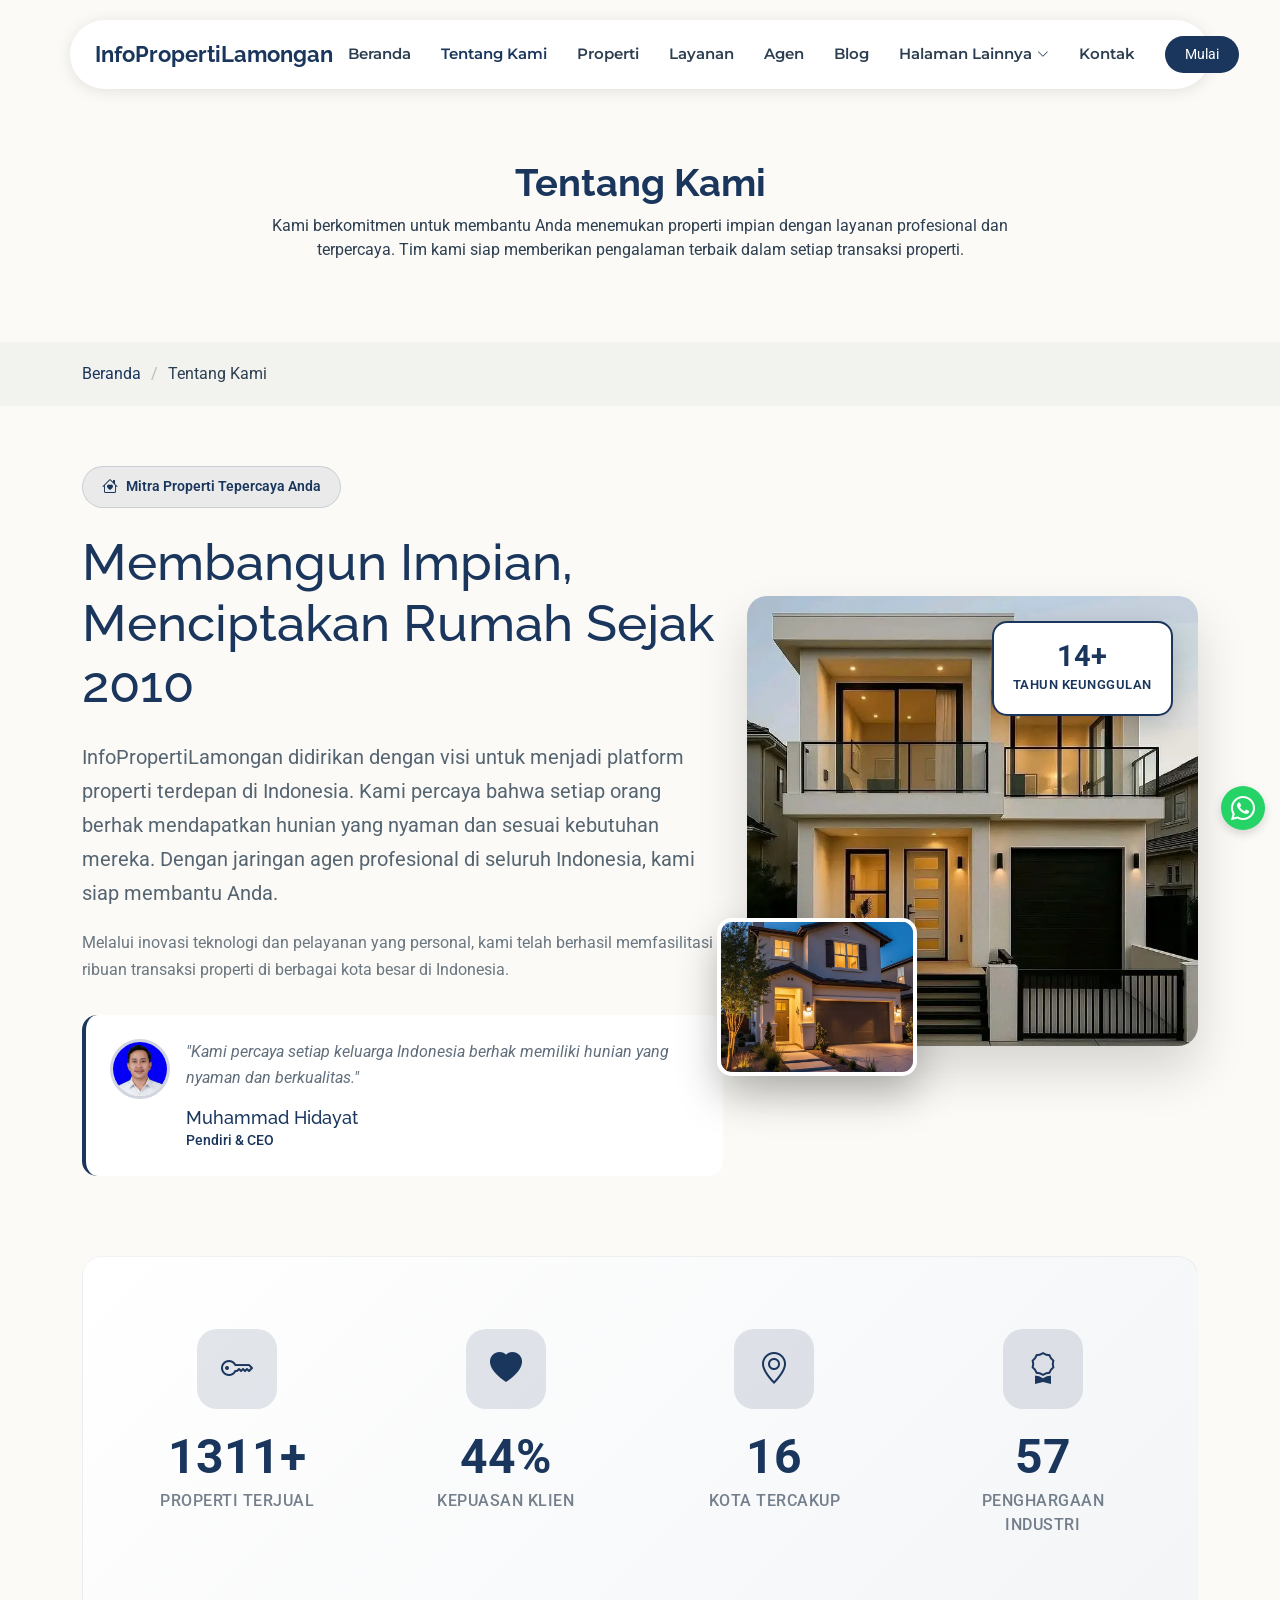
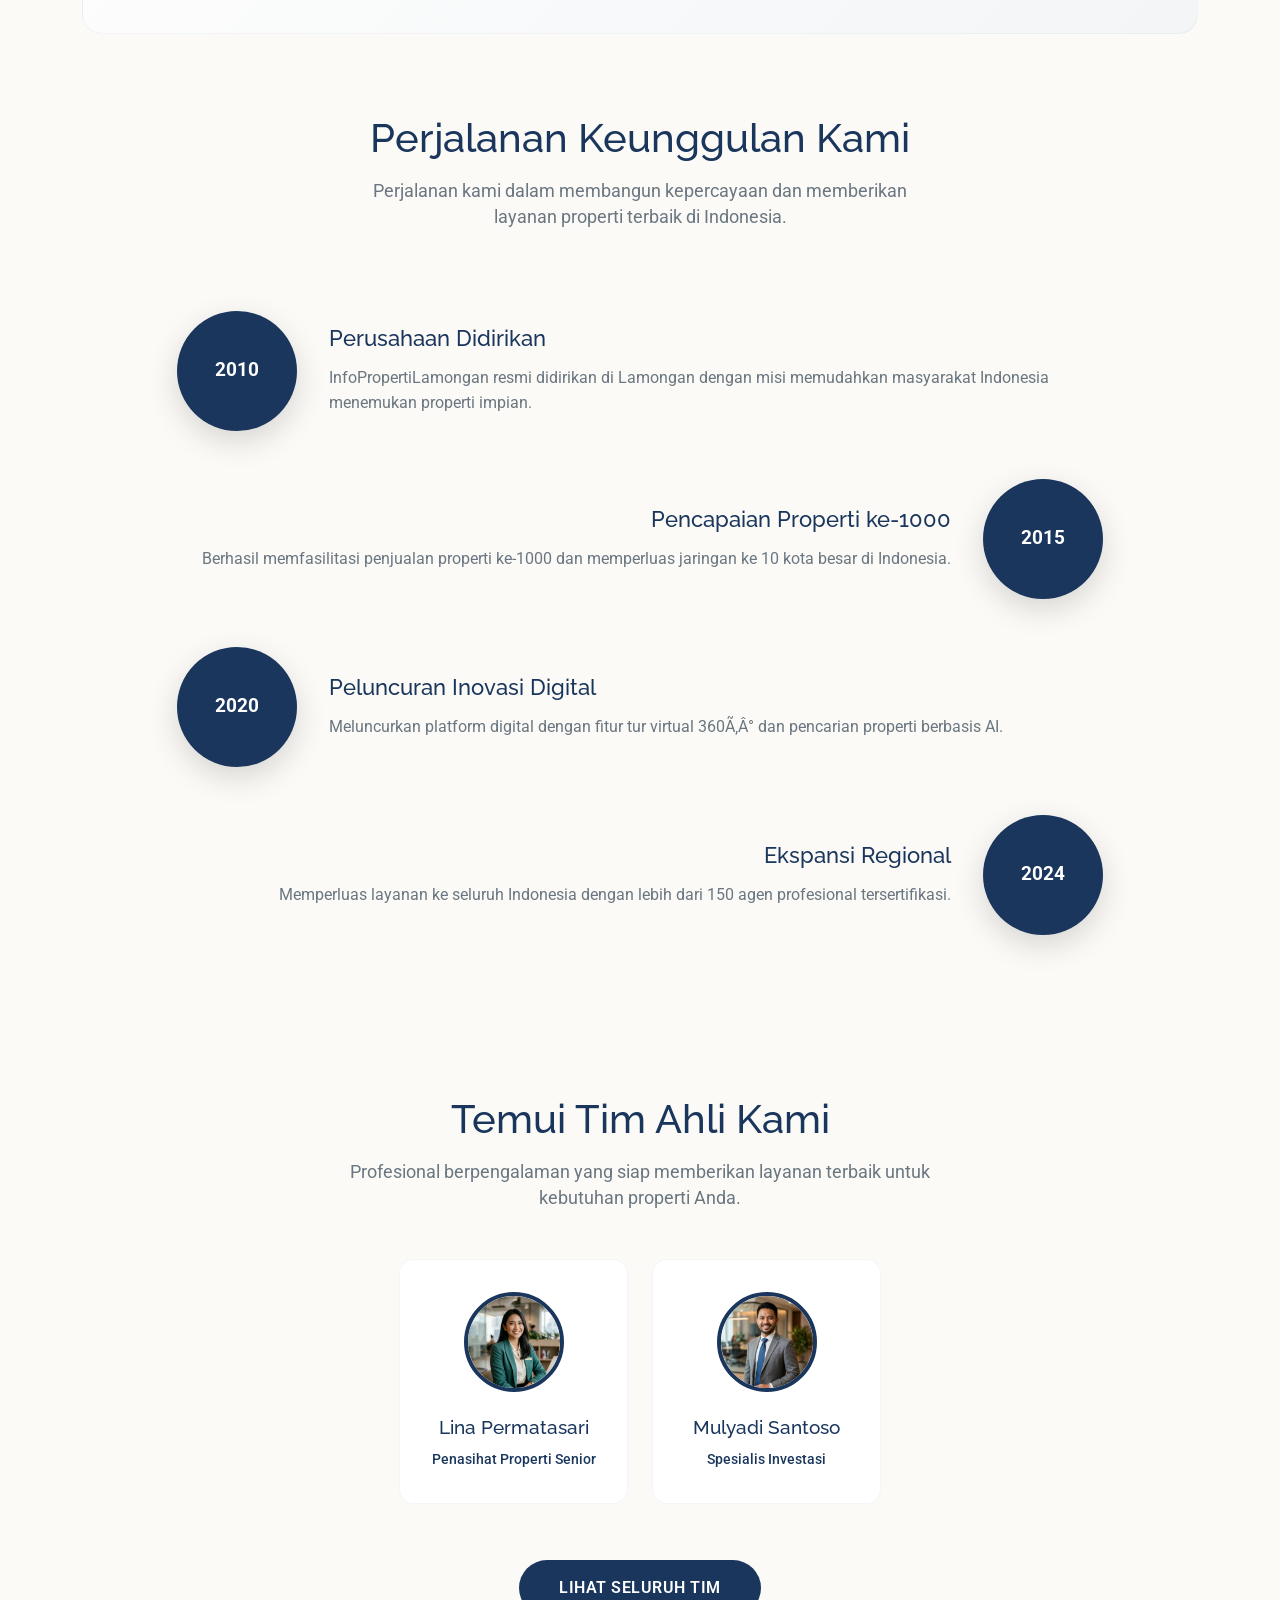
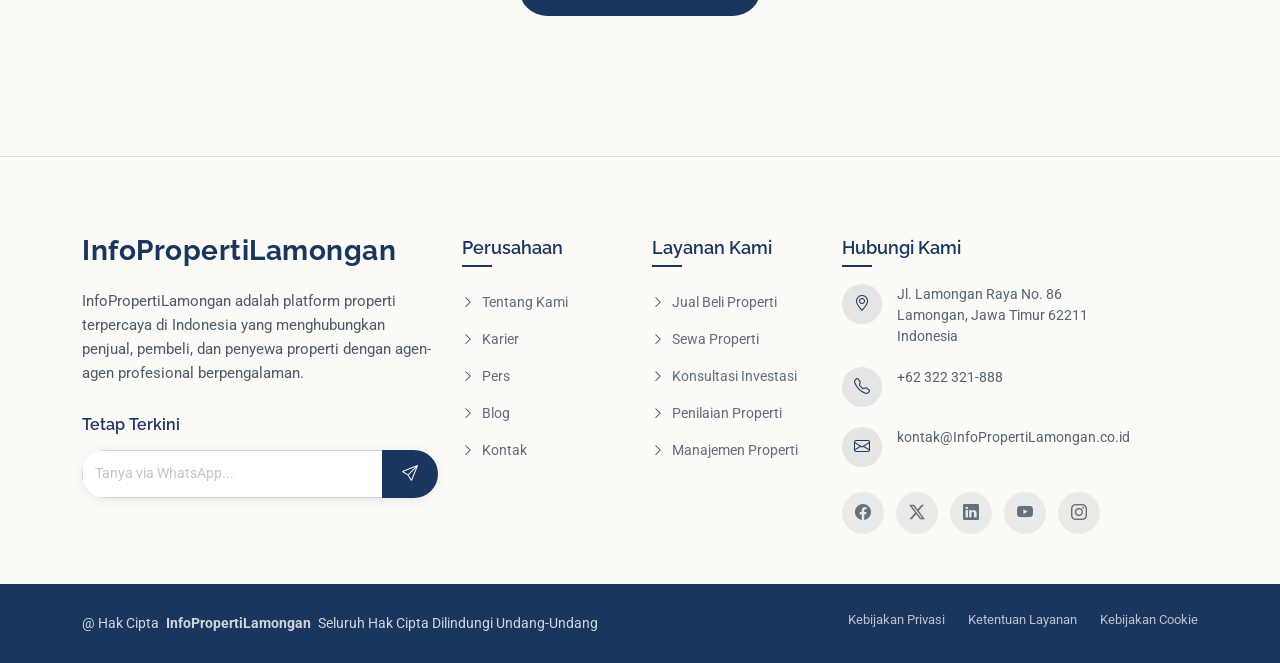
==== commit fe2cdc38: "update accessibility" ====
--- a/about.html
+++ b/about.html
@@ -1,4 +1,4 @@
-﻿<!DOCTYPE html>
+<!DOCTYPE html>
 <html lang="id">
 
 <head>
@@ -35,7 +35,7 @@
         <h1 class="sitename">InfoPropertiLamongan</h1>
       </a>
 
-      <nav id="navmenu" class="navmenu">
+      <nav id="navmenu" class="navmenu" aria-label="Menu utama">
         <ul>
           <li><a href="index.html">Beranda</a></li>
           <li><a href="about.html" class="active">Tentang Kami</a></li>
@@ -43,7 +43,7 @@
           <li><a href="services.html">Layanan</a></li>
           <li><a href="agents.html">Agen</a></li>
           <li><a href="blog.html">Blog</a></li>
-          <li class="dropdown"><a href="#"><span>Halaman Lainnya</span> <i class="bi bi-chevron-down toggle-dropdown"></i></a>
+          <li class="dropdown"><a href="#" aria-expanded="false" aria-haspopup="true"><span>Halaman Lainnya</span> <i class="bi bi-chevron-down toggle-dropdown" aria-hidden="true"></i></a>
             <ul>
               <li><a href="property-details.html">Detail Properti</a></li>
               <li><a href="service-details.html">Detail Layanan</a></li>
@@ -55,9 +55,9 @@
             </ul>
           </li>
 
-          <a href="contact.html">Kontak</a></li>
+          <li><a href="contact.html">Kontak</a></li>
         </ul>
-        <i class="mobile-nav-toggle d-xl-none bi bi-list"></i>
+        <button class="mobile-nav-toggle d-xl-none bi bi-list" aria-label="Buka menu navigasi" type="button"></button>
       </nav>
 
       <a class="btn-getstarted" href="https://wa.me/6281234567890?text=Halo%20InfoPropertiLamongan,%20saya%20tertarik%20dan%20ingin%20bertanya%20lebih%20lanjut." target="_blank" rel="noopener">Mulai</a>
@@ -277,9 +277,9 @@
               <h5>Tetap Terkini</h5>
               <form id="footerWaForm">
                 <div class="input-group">
-                  <input type="text" name="chatMessage" class="form-control" placeholder="Tanya via WhatsApp..." required="">
-                  <button type="submit" class="btn-subscribe">
-                    <i class="bi bi-send"></i>
+                  <input type="text" name="chatMessage" class="form-control" placeholder="Tanya via WhatsApp..." required="" aria-label="Tulis pesan WhatsApp">
+                  <button type="submit" class="btn-subscribe" aria-label="Kirim pesan WhatsApp">
+                    <i class="bi bi-send" aria-hidden="true"></i>
                   </button>
                 </div>
               </form>
@@ -344,11 +344,11 @@
             </div>
 
             <div class="social-links">
-              <a href="https://facebook.com/InfoPropertiLamongan.id" target="_blank" rel="noopener"><i class="bi bi-facebook"></i></a>
-              <a href="https://twitter.com/InfoPropertiLamongan_id" target="_blank" rel="noopener"><i class="bi bi-twitter-x"></i></a>
-              <a href="https://linkedin.com/company/InfoPropertiLamongan-id" target="_blank" rel="noopener"><i class="bi bi-linkedin"></i></a>
-              <a href="https://youtube.com/@InfoPropertiLamongan_id" target="_blank" rel="noopener"><i class="bi bi-youtube"></i></a>
-              <a href="https://instagram.com/InfoPropertiLamongan.id" target="_blank" rel="noopener"><i class="bi bi-instagram"></i></a>
+              <a href="https://facebook.com/InfoPropertiLamongan.id" target="_blank" rel="noopener" aria-label="Facebook InfoPropertiLamongan"><i class="bi bi-facebook" aria-hidden="true"></i></a>
+              <a href="https://twitter.com/InfoPropertiLamongan_id" target="_blank" rel="noopener" aria-label="Twitter InfoPropertiLamongan"><i class="bi bi-twitter-x" aria-hidden="true"></i></a>
+              <a href="https://linkedin.com/company/InfoPropertiLamongan-id" target="_blank" rel="noopener" aria-label="LinkedIn InfoPropertiLamongan"><i class="bi bi-linkedin" aria-hidden="true"></i></a>
+              <a href="https://youtube.com/@InfoPropertiLamongan_id" target="_blank" rel="noopener" aria-label="YouTube InfoPropertiLamongan"><i class="bi bi-youtube" aria-hidden="true"></i></a>
+              <a href="https://instagram.com/InfoPropertiLamongan.id" target="_blank" rel="noopener" aria-label="Instagram InfoPropertiLamongan"><i class="bi bi-instagram" aria-hidden="true"></i></a>
             </div>
           </div>
         </div>
@@ -377,8 +377,8 @@
 
   </footer>
 
-  <a href="https://wa.me/6281234567890?text=Halo%20InfoPropertiLamongan,%20saya%20tertarik%20dan%20ingin%20bertanya%20lebih%20lanjut." target="_blank" rel="noopener" class="whatsapp-float" title="Hubungi Kami via WhatsApp"><i class="bi bi-whatsapp"></i></a>
-  <a href="#" id="scroll-top" class="scroll-top d-flex align-items-center justify-content-center"><i class="bi bi-arrow-up-short"></i></a>
+  <a href="https://wa.me/6281234567890?text=Halo%20InfoPropertiLamongan,%20saya%20tertarik%20dan%20ingin%20bertanya%20lebih%20lanjut." target="_blank" rel="noopener" class="whatsapp-float" title="Hubungi Kami via WhatsApp" aria-label="Hubungi kami via WhatsApp"><i class="bi bi-whatsapp" aria-hidden="true"></i></a>
+  <a href="#" id="scroll-top" class="scroll-top d-flex align-items-center justify-content-center" aria-label="Kembali ke atas"><i class="bi bi-arrow-up-short" aria-hidden="true"></i></a>
 
   <div id="preloader"></div>
 
--- a/assets/css/main.css
+++ b/assets/css/main.css
@@ -351,6 +351,9 @@
     margin-right: 10px;
     cursor: pointer;
     transition: color 0.3s;
+    background: none;
+    border: none;
+    padding: 0;
   }
 
   .navmenu {
